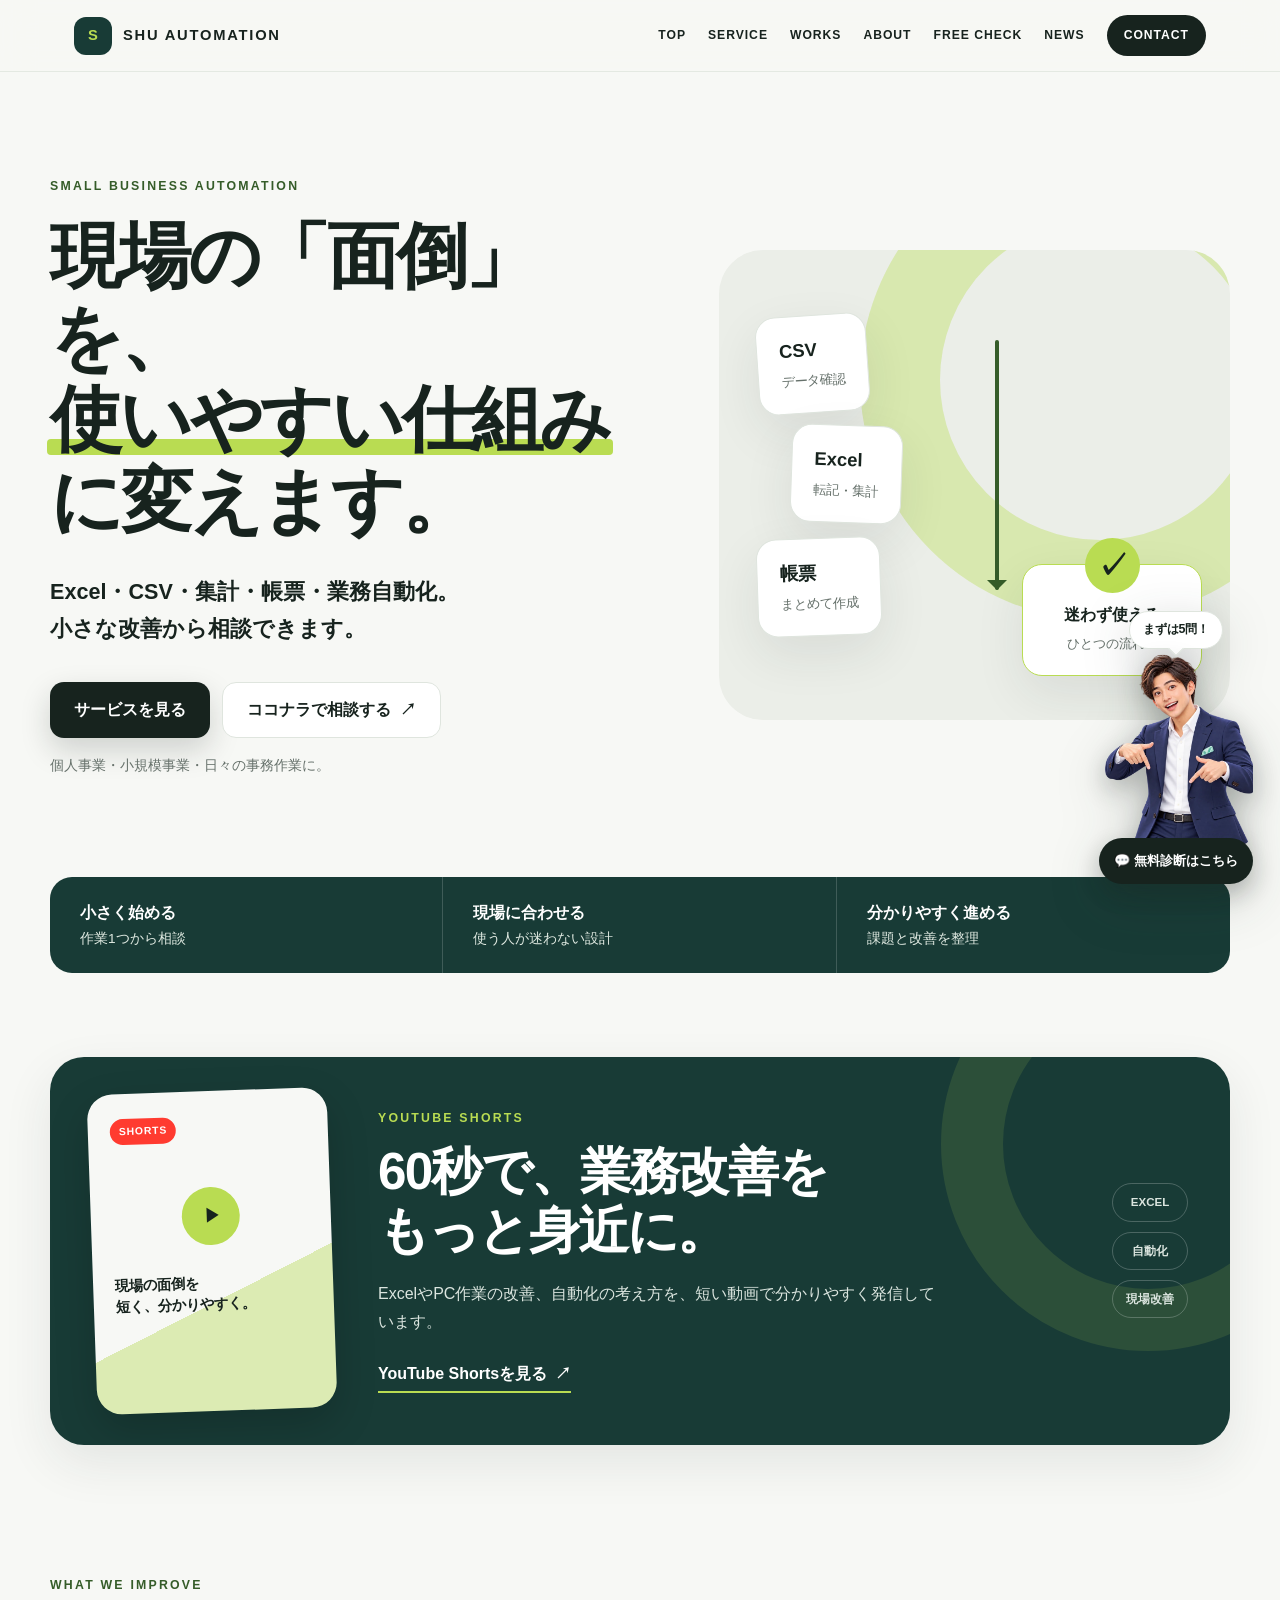
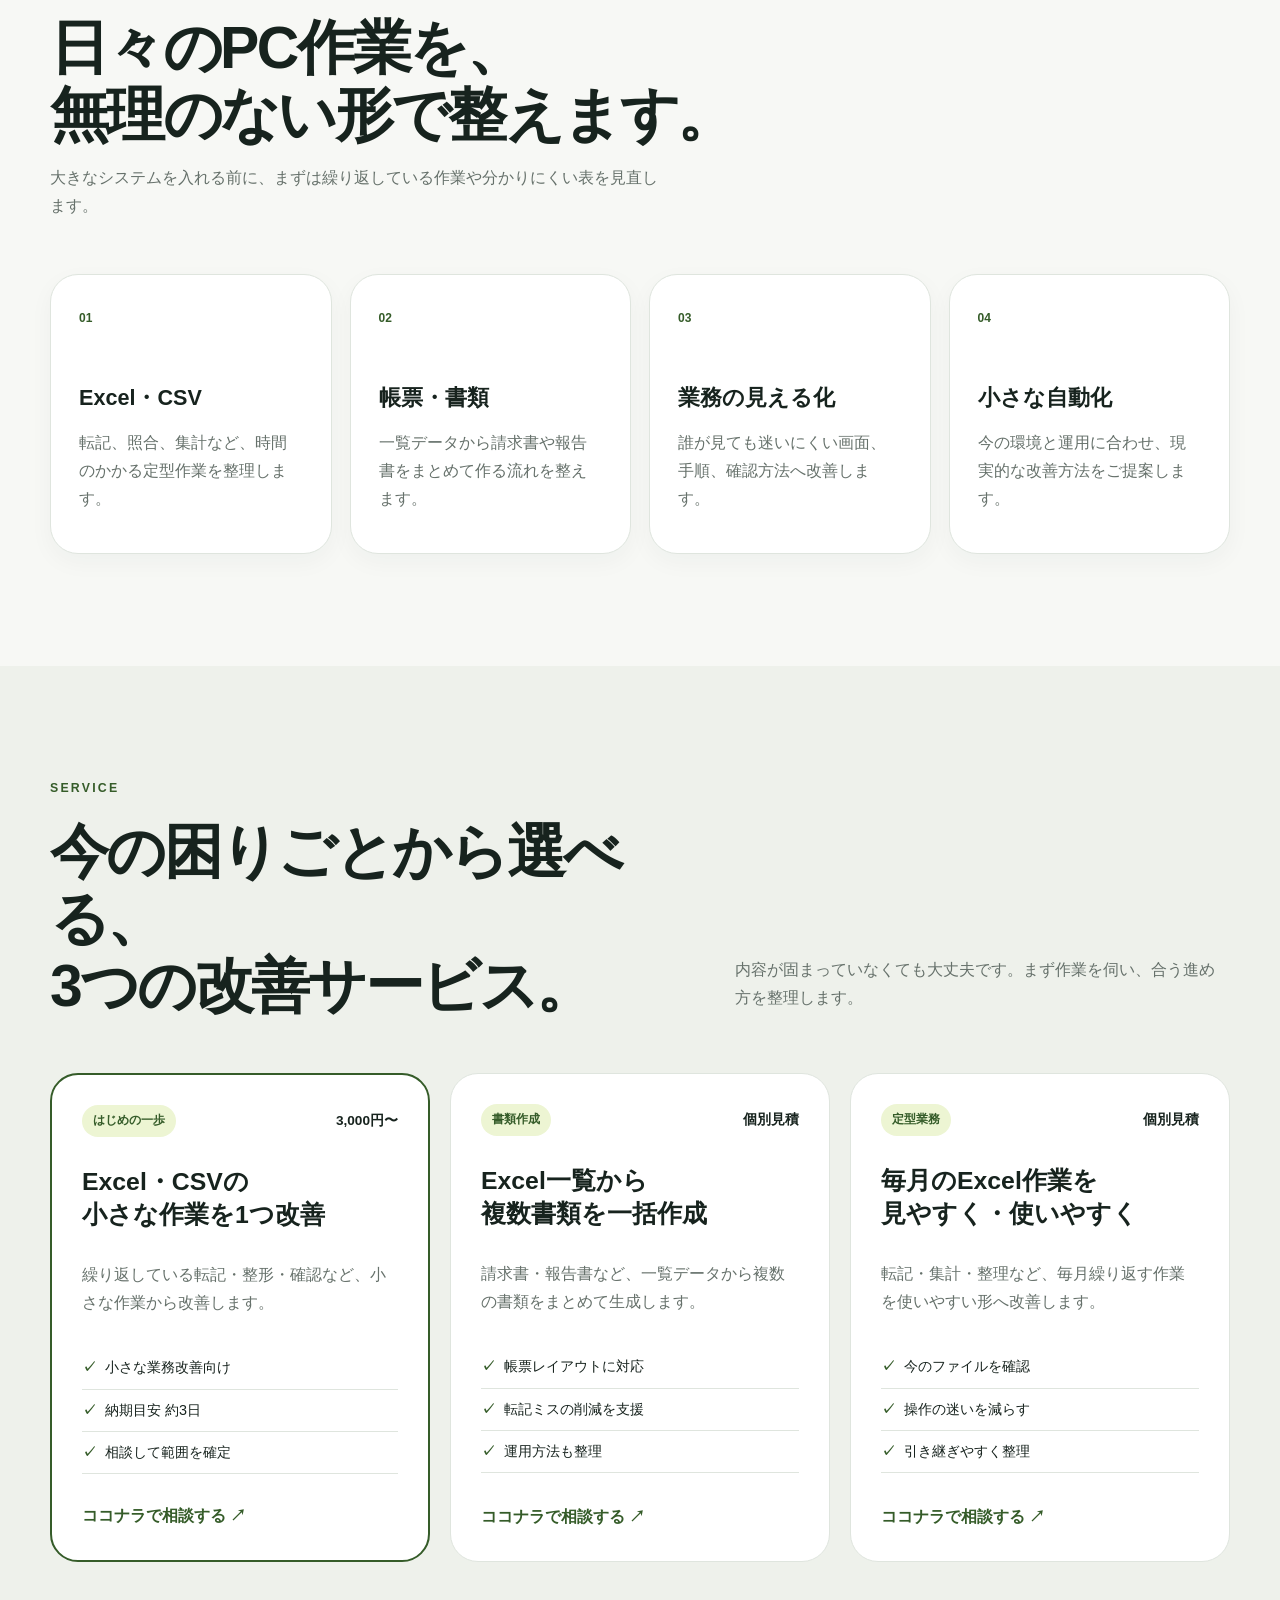
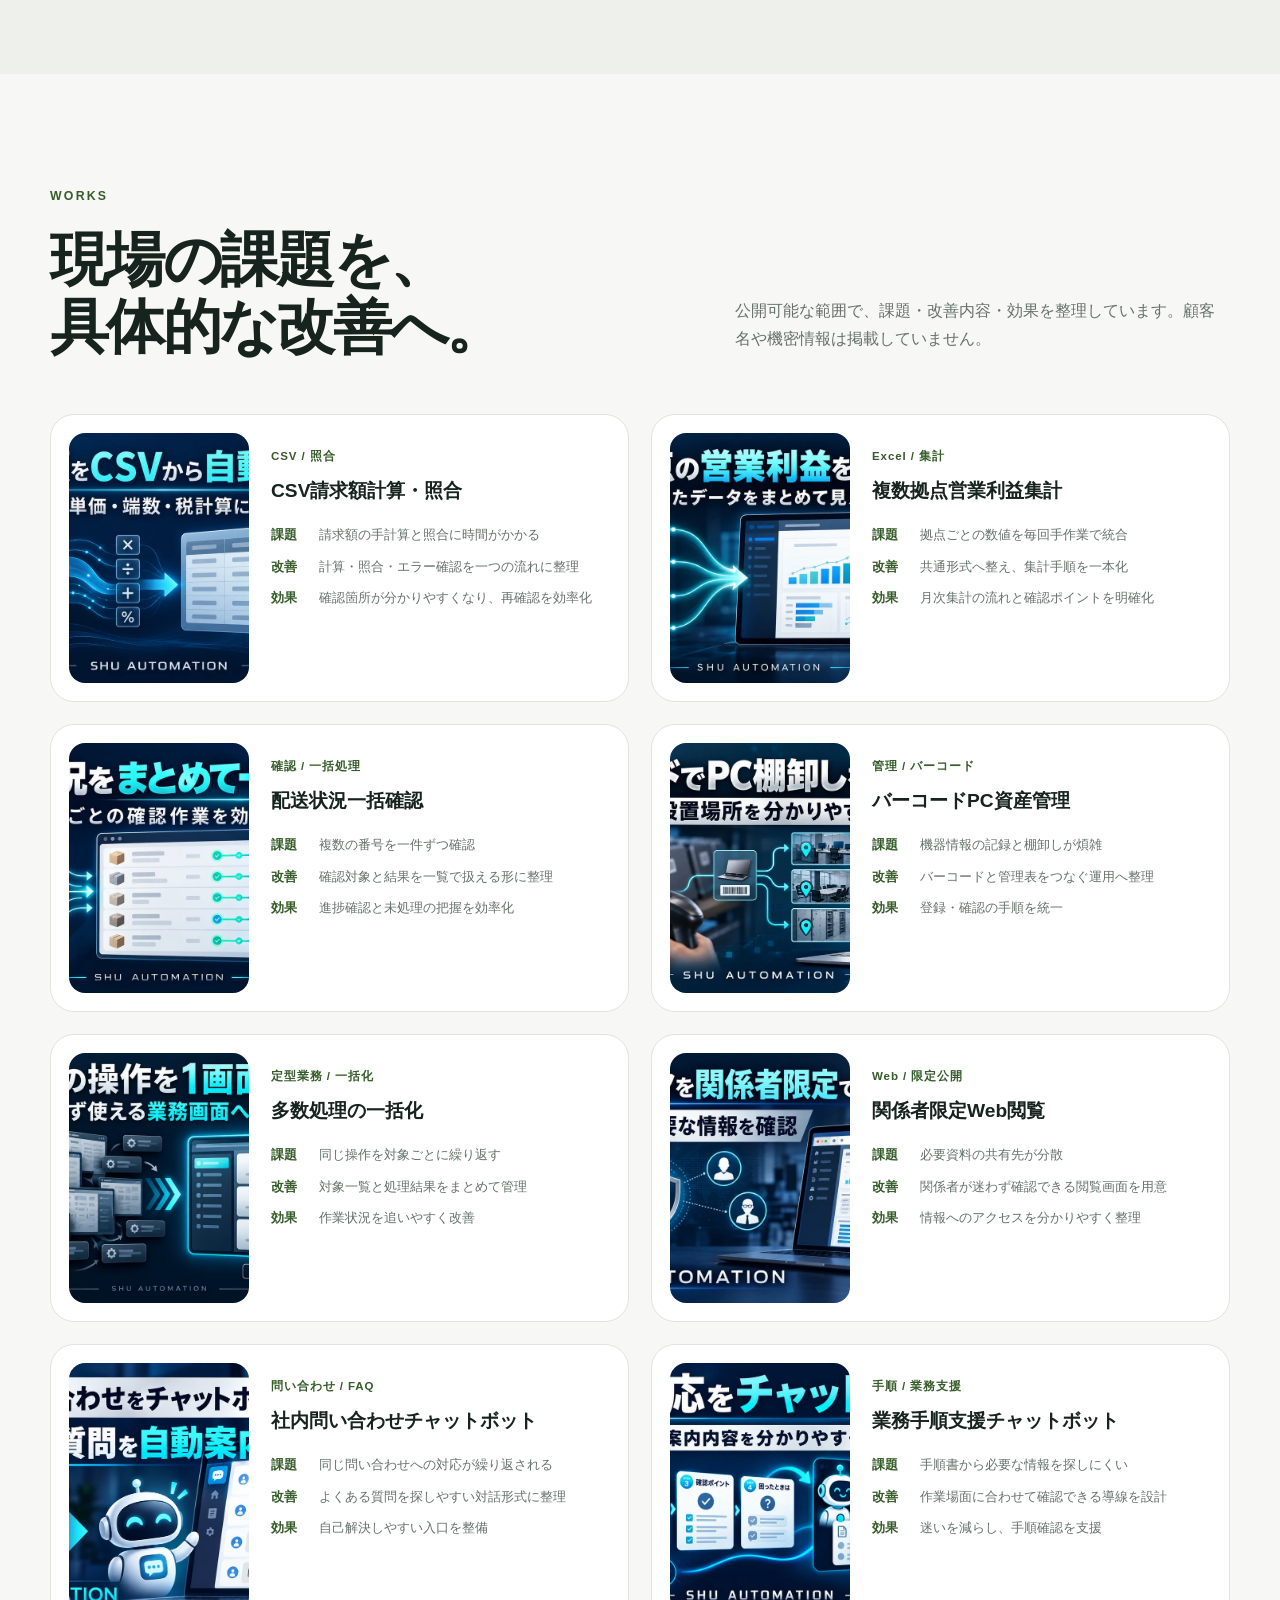
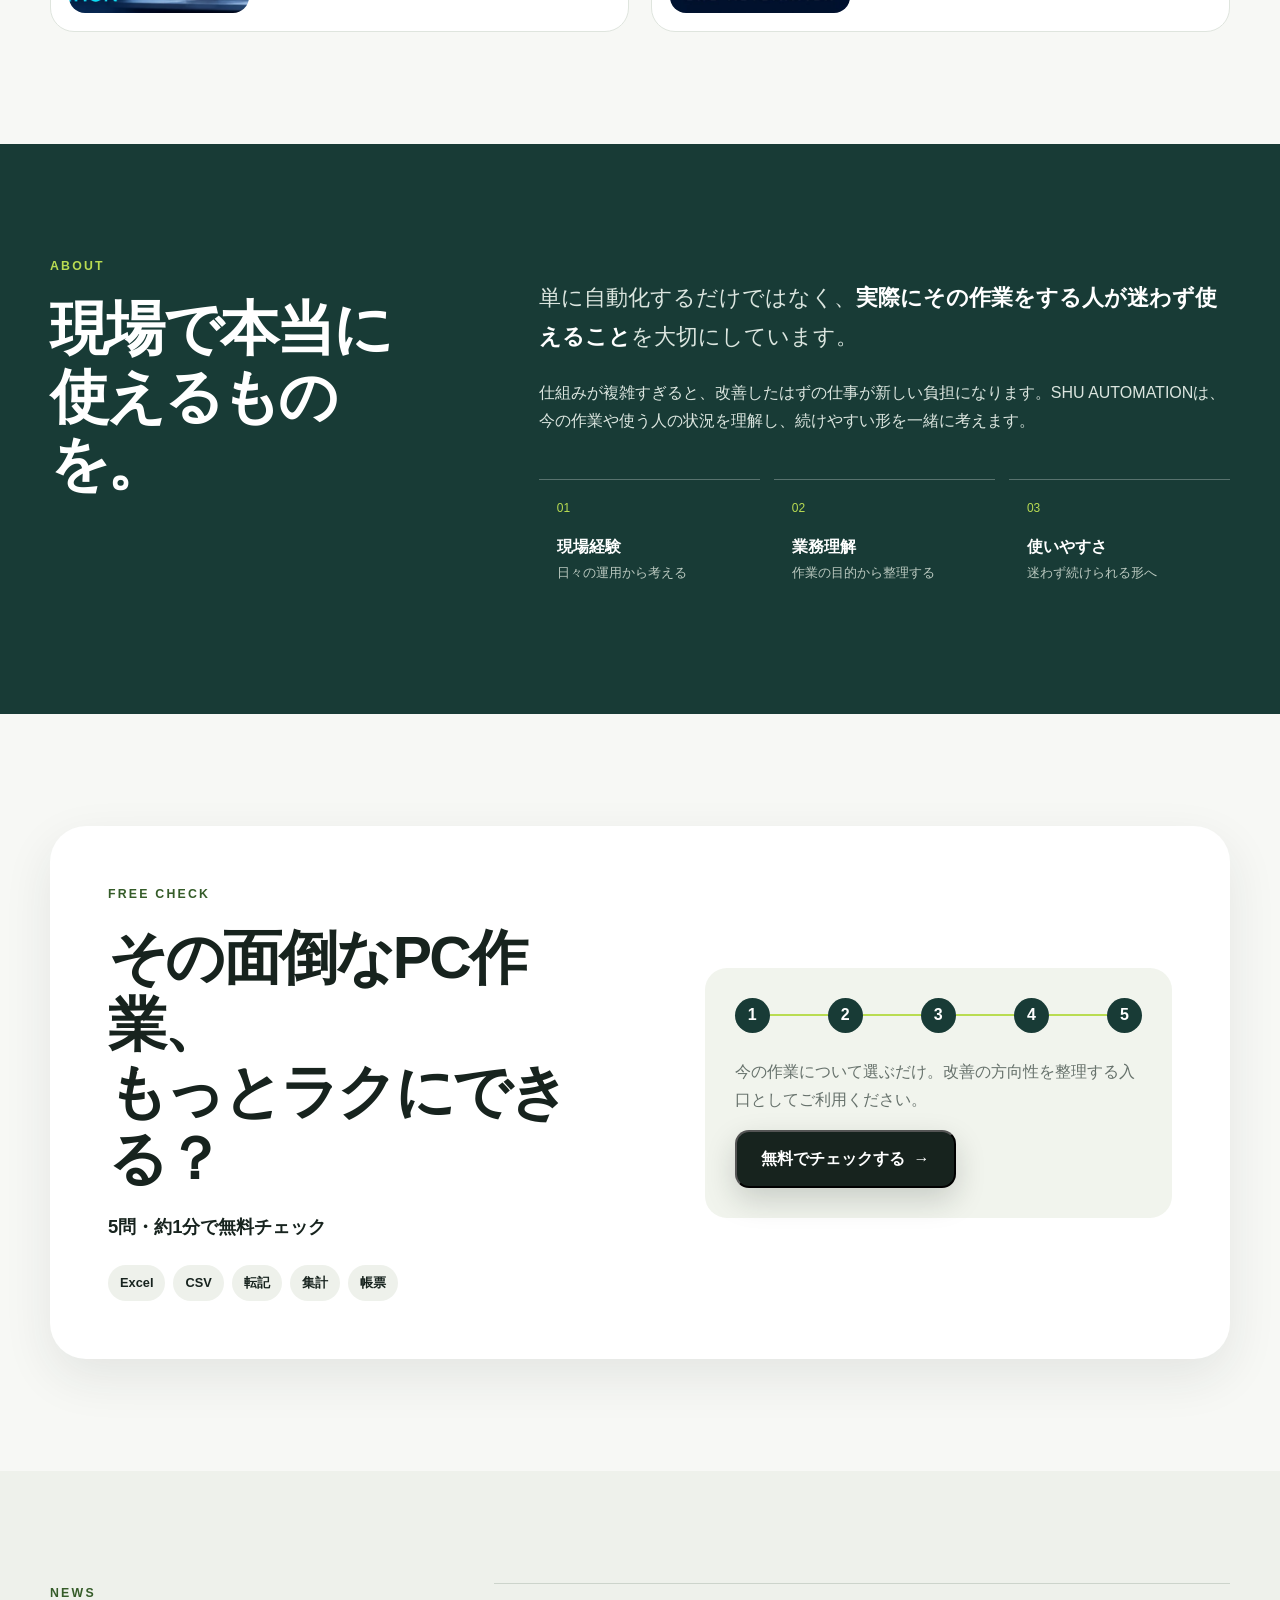
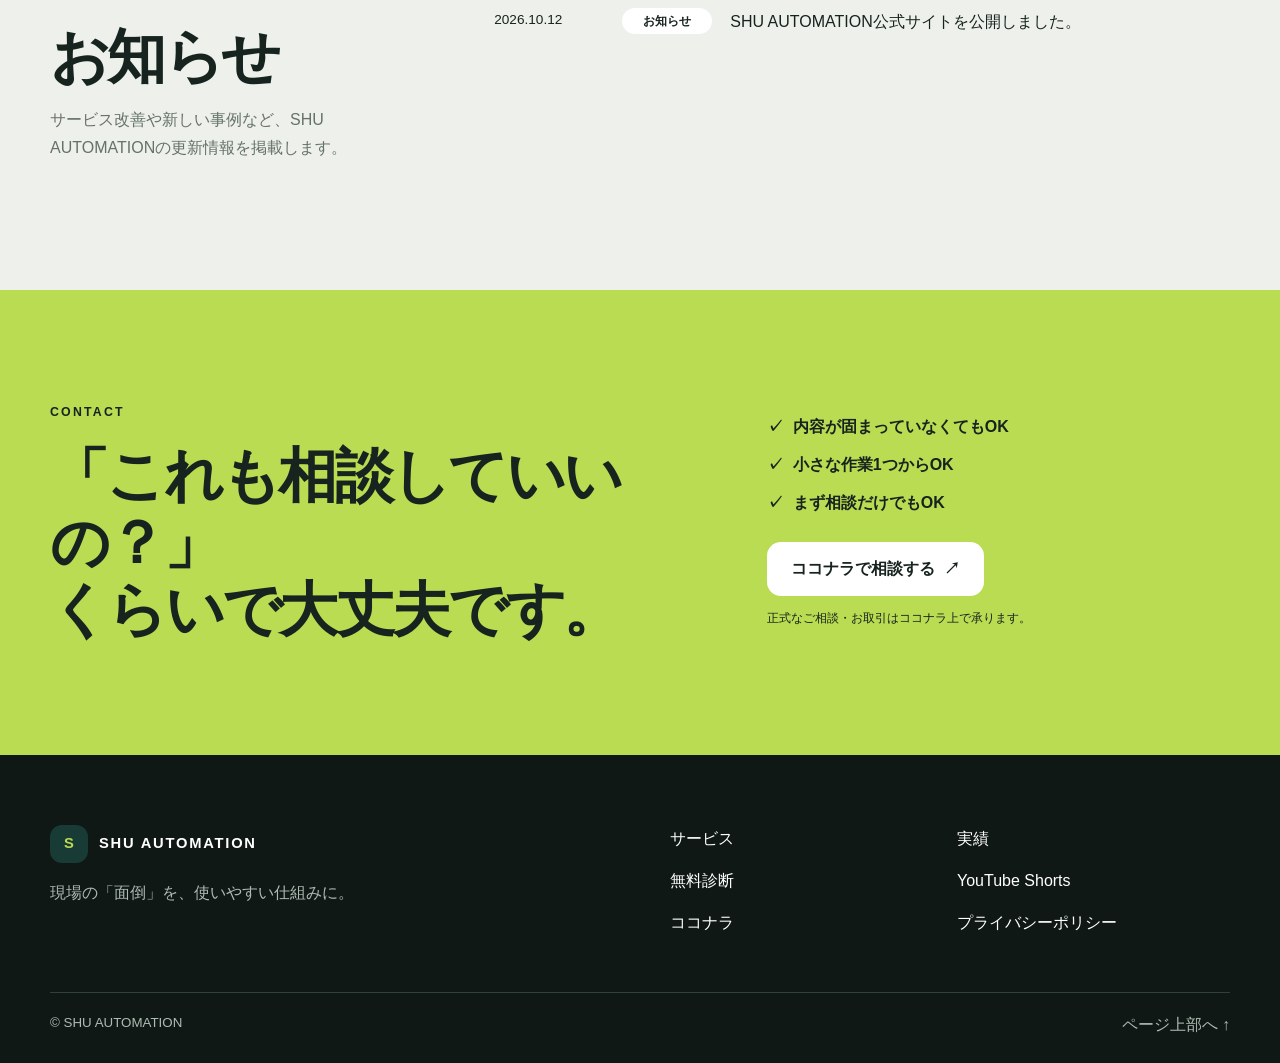
==== index.html @ df3261a0 "Prevent diagnosis guide from blocking page actions" ====
<!doctype html>
<html lang="ja">
<head>
  <meta charset="utf-8">
  <meta name="viewport" content="width=device-width, initial-scale=1">
  <title>SHU AUTOMATION｜現場の面倒を、使いやすい仕組みに</title>
  <meta name="description" content="Excel・CSV・集計・帳票・業務自動化。SHU AUTOMATIONは、現場の面倒なPC作業を小さく、現実的に改善します。">
  <meta name="theme-color" content="#f7f8f5">
  <meta property="og:type" content="website">
  <meta property="og:locale" content="ja_JP">
  <meta property="og:site_name" content="SHU AUTOMATION">
  <meta property="og:title" content="SHU AUTOMATION｜現場の面倒を、使いやすい仕組みに">
  <meta property="og:description" content="Excel・CSV・集計・帳票・業務自動化。小さな改善から相談できます。">
  <meta property="og:image" content="images/og-image.png">
  <link rel="canonical" href="https://shu-project-5296.github.io/shu-automation-official/">
  <link rel="icon" href="assets/favicon.svg" type="image/svg+xml">
  <link rel="stylesheet" href="styles/styles.css">
  <link rel="stylesheet" href="styles/shorts.css">
  <link rel="stylesheet" href="styles/diagnosis.css">
  <script src="scripts/config.js" defer></script>
  <script src="scripts/analytics.js" defer></script>
  <script src="scripts/main.js" defer></script>
  <script src="scripts/diagnosis-logic.js" defer></script>
  <script src="scripts/diagnosis.js" defer></script>
</head>
<body>
  <a class="skip-link" href="#main">本文へ移動</a>
  <header class="site-header" data-header>
    <div class="header-inner">
      <a class="brand" href="#top" aria-label="SHU AUTOMATION トップへ">
        <span class="brand-mark" aria-hidden="true">S</span>
        <span>SHU AUTOMATION</span>
      </a>
      <button class="menu-button" type="button" aria-expanded="false" aria-controls="site-nav" data-menu-button>
        <span class="sr-only">メニューを開く</span>
        <span></span><span></span><span></span>
      </button>
      <nav id="site-nav" class="site-nav" aria-label="メインナビゲーション" data-menu>
        <a href="#top">TOP</a><a href="#service">SERVICE</a><a href="#works">WORKS</a>
        <a href="#about">ABOUT</a><a href="#free-check" data-open-diagnosis>FREE CHECK</a><a href="#news">NEWS</a>
        <a class="nav-cta" href="#contact">CONTACT</a>
      </nav>
    </div>
  </header>

  <main id="main">
    <section id="top" class="hero section-shell">
      <div class="hero-copy">
        <p class="eyebrow">SMALL BUSINESS AUTOMATION</p>
        <h1>現場の「面倒」を、<br><span>使いやすい仕組み</span><wbr>に変えます。</h1>
        <p class="hero-lead">Excel・CSV・集計・帳票・業務自動化。<br>小さな改善から相談できます。</p>
        <div class="button-row">
          <a class="button button-primary" href="#service">サービスを見る</a>
          <a class="button button-secondary external-link" data-link="coconala" href="#contact">ココナラで相談する<span aria-hidden="true">↗</span></a>
        </div>
        <p class="hero-note">個人事業・小規模事業・日々の事務作業に。</p>
      </div>
      <div class="hero-visual" aria-label="散らばったPC作業が整理されるイメージ">
        <div class="task-card task-card-a"><span>CSV</span><small>データ確認</small></div>
        <div class="task-card task-card-b"><span>Excel</span><small>転記・集計</small></div>
        <div class="task-card task-card-c"><span>帳票</span><small>まとめて作成</small></div>
        <div class="flow-line" aria-hidden="true"></div>
        <div class="result-card"><span class="check" aria-hidden="true">✓</span><strong>迷わず使える</strong><small>ひとつの流れへ</small></div>
      </div>
    </section>

    <section class="trust-strip" aria-label="SHU AUTOMATIONの特徴">
      <div><strong>小さく始める</strong><span>作業1つから相談</span></div>
      <div><strong>現場に合わせる</strong><span>使う人が迷わない設計</span></div>
      <div><strong>分かりやすく進める</strong><span>課題と改善を整理</span></div>
    </section>

    <section class="shorts-section section-shell" aria-labelledby="shorts-title">
      <a class="shorts-card external-link" data-link="youtube" href="https://www.youtube.com/@shu_automation/shorts">
        <div class="shorts-visual" aria-hidden="true">
          <span class="shorts-badge">SHORTS</span>
          <span class="play-mark">▶</span>
          <span class="shorts-screen-copy">現場の面倒を<br>短く、分かりやすく。</span>
        </div>
        <div class="shorts-copy">
          <p class="eyebrow">YOUTUBE SHORTS</p>
          <h2 id="shorts-title">60秒で、業務改善を<br>もっと身近に。</h2>
          <p>ExcelやPC作業の改善、自動化の考え方を、短い動画で分かりやすく発信しています。</p>
          <span class="shorts-link">YouTube Shortsを見る <b aria-hidden="true">↗</b></span>
        </div>
        <div class="shorts-topics" aria-hidden="true">
          <span>EXCEL</span><span>自動化</span><span>現場改善</span>
        </div>
      </a>
    </section>

    <section class="section section-shell" aria-labelledby="capabilities-title">
      <div class="section-heading">
        <p class="eyebrow">WHAT WE IMPROVE</p>
        <h2 id="capabilities-title">日々のPC作業を、<br>無理のない形で整えます。</h2>
        <p>大きなシステムを入れる前に、まずは繰り返している作業や分かりにくい表を見直します。</p>
      </div>
      <div class="capability-grid">
        <article class="capability-card"><span class="card-number">01</span><h3>Excel・CSV</h3><p>転記、照合、集計など、時間のかかる定型作業を整理します。</p></article>
        <article class="capability-card"><span class="card-number">02</span><h3>帳票・書類</h3><p>一覧データから請求書や報告書をまとめて作る流れを整えます。</p></article>
        <article class="capability-card"><span class="card-number">03</span><h3>業務の見える化</h3><p>誰が見ても迷いにくい画面、手順、確認方法へ改善します。</p></article>
        <article class="capability-card"><span class="card-number">04</span><h3>小さな自動化</h3><p>今の環境と運用に合わせ、現実的な改善方法をご提案します。</p></article>
      </div>
    </section>

    <section id="service" class="section section-tint">
      <div class="section-shell">
        <div class="section-heading split-heading"><div><p class="eyebrow">SERVICE</p><h2>今の困りごとから選べる、<br>3つの改善サービス。</h2></div><p>内容が固まっていなくても大丈夫です。まず作業を伺い、合う進め方を整理します。</p></div>
        <div class="service-grid">
          <article class="service-card featured">
            <div class="service-top"><span class="pill">はじめの一歩</span><span class="service-price">3,000円〜</span></div>
            <h3>Excel・CSVの<br>小さな作業を1つ改善</h3>
            <p>繰り返している転記・整形・確認など、小さな作業から改善します。</p>
            <ul><li>小さな業務改善向け</li><li>納期目安 約3日</li><li>相談して範囲を確定</li></ul>
            <a class="text-link external-link" data-link="coconala" href="#contact">ココナラで相談する <span aria-hidden="true">↗</span></a>
          </article>
          <article class="service-card">
            <div class="service-top"><span class="pill">書類作成</span><span class="service-price">個別見積</span></div>
            <h3>Excel一覧から<br>複数書類を一括作成</h3>
            <p>請求書・報告書など、一覧データから複数の書類をまとめて生成します。</p>
            <ul><li>帳票レイアウトに対応</li><li>転記ミスの削減を支援</li><li>運用方法も整理</li></ul>
            <a class="text-link external-link" data-link="coconala" href="#contact">ココナラで相談する <span aria-hidden="true">↗</span></a>
          </article>
          <article class="service-card">
            <div class="service-top"><span class="pill">定型業務</span><span class="service-price">個別見積</span></div>
            <h3>毎月のExcel作業を<br>見やすく・使いやすく</h3>
            <p>転記・集計・整理など、毎月繰り返す作業を使いやすい形へ改善します。</p>
            <ul><li>今のファイルを確認</li><li>操作の迷いを減らす</li><li>引き継ぎやすく整理</li></ul>
            <a class="text-link external-link" data-link="coconala" href="#contact">ココナラで相談する <span aria-hidden="true">↗</span></a>
          </article>
        </div>
      </div>
    </section>

    <section id="works" class="section section-shell" aria-labelledby="works-title">
      <div class="section-heading split-heading"><div><p class="eyebrow">WORKS</p><h2 id="works-title">現場の課題を、<br>具体的な改善へ。</h2></div><p>公開可能な範囲で、課題・改善内容・効果を整理しています。顧客名や機密情報は掲載していません。</p></div>
      <div class="works-grid">
        <article class="work-card"><img src="images/works/01_invoice_csv_check.webp" alt="CSV請求額計算・照合の事例イメージ" loading="lazy" width="1200" height="628"><div><span>CSV / 照合</span><h3>CSV請求額計算・照合</h3><dl><dt>課題</dt><dd>請求額の手計算と照合に時間がかかる</dd><dt>改善</dt><dd>計算・照合・エラー確認を一つの流れに整理</dd><dt>効果</dt><dd>確認箇所が分かりやすくなり、再確認を効率化</dd></dl></div></article>
        <article class="work-card"><img src="images/works/02_multi_site_profit.webp" alt="複数拠点営業利益集計の事例イメージ" loading="lazy" width="1200" height="628"><div><span>Excel / 集計</span><h3>複数拠点営業利益集計</h3><dl><dt>課題</dt><dd>拠点ごとの数値を毎回手作業で統合</dd><dt>改善</dt><dd>共通形式へ整え、集計手順を一本化</dd><dt>効果</dt><dd>月次集計の流れと確認ポイントを明確化</dd></dl></div></article>
        <article class="work-card"><img src="images/works/03_delivery_tracking.webp" alt="配送状況一括確認の事例イメージ" loading="lazy" width="1200" height="628"><div><span>確認 / 一括処理</span><h3>配送状況一括確認</h3><dl><dt>課題</dt><dd>複数の番号を一件ずつ確認</dd><dt>改善</dt><dd>確認対象と結果を一覧で扱える形に整理</dd><dt>効果</dt><dd>進捗確認と未処理の把握を効率化</dd></dl></div></article>
        <article class="work-card"><img src="images/works/04_pc_assets.webp" alt="バーコードPC資産管理の事例イメージ" loading="lazy" width="1200" height="628"><div><span>管理 / バーコード</span><h3>バーコードPC資産管理</h3><dl><dt>課題</dt><dd>機器情報の記録と棚卸しが煩雑</dd><dt>改善</dt><dd>バーコードと管理表をつなぐ運用へ整理</dd><dt>効果</dt><dd>登録・確認の手順を統一</dd></dl></div></article>
        <article class="work-card"><img src="images/works/05_operations_dashboard.webp" alt="多数処理の一括化の事例イメージ" loading="lazy" width="1200" height="628"><div><span>定型業務 / 一括化</span><h3>多数処理の一括化</h3><dl><dt>課題</dt><dd>同じ操作を対象ごとに繰り返す</dd><dt>改善</dt><dd>対象一覧と処理結果をまとめて管理</dd><dt>効果</dt><dd>作業状況を追いやすく改善</dd></dl></div></article>
        <article class="work-card"><img src="images/works/06_secure_web.webp" alt="関係者限定Web閲覧の事例イメージ" loading="lazy" width="1200" height="628"><div><span>Web / 限定公開</span><h3>関係者限定Web閲覧</h3><dl><dt>課題</dt><dd>必要資料の共有先が分散</dd><dt>改善</dt><dd>関係者が迷わず確認できる閲覧画面を用意</dd><dt>効果</dt><dd>情報へのアクセスを分かりやすく整理</dd></dl></div></article>
        <article class="work-card"><img src="images/works/07_faq_chatbot.webp" alt="社内問い合わせチャットボットの事例イメージ" loading="lazy" width="1200" height="628"><div><span>問い合わせ / FAQ</span><h3>社内問い合わせチャットボット</h3><dl><dt>課題</dt><dd>同じ問い合わせへの対応が繰り返される</dd><dt>改善</dt><dd>よくある質問を探しやすい対話形式に整理</dd><dt>効果</dt><dd>自己解決しやすい入口を整備</dd></dl></div></article>
        <article class="work-card"><img src="images/works/08_work_support_chatbot.webp" alt="業務手順支援チャットボットの事例イメージ" loading="lazy" width="1200" height="628"><div><span>手順 / 業務支援</span><h3>業務手順支援チャットボット</h3><dl><dt>課題</dt><dd>手順書から必要な情報を探しにくい</dd><dt>改善</dt><dd>作業場面に合わせて確認できる導線を設計</dd><dt>効果</dt><dd>迷いを減らし、手順確認を支援</dd></dl></div></article>
      </div>
    </section>

    <section id="about" class="section about-section">
      <div class="section-shell about-grid">
        <div><p class="eyebrow">ABOUT</p><h2>現場で本当に<br>使えるものを。</h2></div>
        <div class="about-copy"><p class="large-copy">単に自動化するだけではなく、<strong>実際にその作業をする人が迷わず使えること</strong>を大切にしています。</p><p>仕組みが複雑すぎると、改善したはずの仕事が新しい負担になります。SHU AUTOMATIONは、今の作業や使う人の状況を理解し、続けやすい形を一緒に考えます。</p><div class="value-row"><div><span>01</span><strong>現場経験</strong><small>日々の運用から考える</small></div><div><span>02</span><strong>業務理解</strong><small>作業の目的から整理する</small></div><div><span>03</span><strong>使いやすさ</strong><small>迷わず続けられる形へ</small></div></div></div>
      </div>
    </section>

    <section id="free-check" class="section section-shell">
      <div class="diagnosis-card">
        <div><p class="eyebrow">FREE CHECK</p><h2>その面倒なPC作業、<br>もっとラクにできる？</h2><p class="diagnosis-lead">5問・約1分で無料チェック</p><div class="tag-row"><span>Excel</span><span>CSV</span><span>転記</span><span>集計</span><span>帳票</span></div></div>
        <div class="diagnosis-action"><div class="diagnosis-steps"><span>1</span><i></i><span>2</span><i></i><span>3</span><i></i><span>4</span><i></i><span>5</span></div><p>今の作業について選ぶだけ。改善の方向性を整理する入口としてご利用ください。</p><button class="button button-primary" type="button" data-open-diagnosis>無料でチェックする <span aria-hidden="true">→</span></button></div>
      </div>
    </section>

    <section id="news" class="section section-tint">
      <div class="section-shell news-layout"><div class="section-heading"><p class="eyebrow">NEWS</p><h2>お知らせ</h2><p>サービス改善や新しい事例など、SHU AUTOMATIONの更新情報を掲載します。</p></div><div class="news-list" data-news-list><article><time datetime="2026-10-12">2026.10.12</time><span>お知らせ</span><p>SHU AUTOMATION公式サイトを公開しました。</p></article></div></div>
    </section>

    <section id="contact" class="section contact-section">
      <div class="section-shell contact-card">
        <div><p class="eyebrow">CONTACT</p><h2>「これも相談していいの？」<br>くらいで大丈夫です。</h2></div>
        <div><ul class="contact-points"><li>内容が固まっていなくてもOK</li><li>小さな作業1つからOK</li><li>まず相談だけでもOK</li></ul><a class="button button-light external-link" data-link="coconala" href="#">ココナラで相談する <span aria-hidden="true">↗</span></a><p class="contact-note">正式なご相談・お取引はココナラ上で承ります。</p></div>
      </div>
    </section>
  </main>

  <footer class="site-footer">
    <div class="footer-inner"><div><a class="brand footer-brand" href="#top"><span class="brand-mark" aria-hidden="true">S</span><span>SHU AUTOMATION</span></a><p>現場の「面倒」を、使いやすい仕組みに。</p></div><div class="footer-links"><a href="#service">サービス</a><a href="#works">実績</a><a href="#free-check" data-open-diagnosis>無料診断</a><a class="external-link" data-link="youtube" href="https://www.youtube.com/@shu_automation/shorts">YouTube Shorts</a><a class="external-link" data-link="coconala" href="#contact">ココナラ</a><a href="privacy.html">プライバシーポリシー</a></div></div>
    <div class="footer-bottom"><small>© SHU AUTOMATION</small><a href="#top">ページ上部へ ↑</a></div>
  </footer>

  <aside class="diagnosis-launcher" data-diagnosis-launcher aria-label="無料診断のご案内">
    <div class="akaogi-bubble">まずは5問！</div>
    <button class="akaogi-placeholder" type="button" data-open-diagnosis aria-label="無料診断を開く">
      <img src="images/akaogi-guide-cutout-v2.webp" alt="両手で無料診断を指し示す案内役" width="560" height="700">
      <span class="launcher-label">💬 無料診断はこちら</span>
    </button>
  </aside>

  <dialog class="diagnosis-dialog" data-diagnosis-dialog aria-labelledby="diagnosis-title">
    <div class="diagnosis-window">
      <header class="diagnosis-window-header">
        <div><span class="diagnosis-avatar" aria-hidden="true">✓</span><span><strong>無料診断</strong><small>5問・約1分</small></span></div>
        <button type="button" data-diagnosis-close aria-label="無料診断を閉じる">×</button>
      </header>
      <div class="diagnosis-panel" data-diagnosis-panel aria-live="polite"></div>
    </div>
  </dialog>
</body>
</html>
---- styles/styles.css ----
:root{--ink:#17231e;--muted:#66716b;--green:#b9dc52;--green-dark:#355c29;--cream:#f7f8f5;--line:#dfe5de;--white:#fff;--navy:#183b36;--shadow:0 18px 50px rgba(29,49,39,.09);--radius:28px;--max:1180px}*{box-sizing:border-box}html{scroll-behavior:smooth}body{margin:0;color:var(--ink);background:var(--cream);font-family:"Hiragino Kaku Gothic ProN","Yu Gothic",Meiryo,sans-serif;line-height:1.75;-webkit-font-smoothing:antialiased}img{max-width:100%;display:block}a{color:inherit;text-decoration:none}button{font:inherit}.skip-link{position:fixed;left:1rem;top:-100px;padding:.7rem 1rem;background:var(--ink);color:#fff;z-index:100}.skip-link:focus{top:1rem}.sr-only{position:absolute;width:1px;height:1px;padding:0;margin:-1px;overflow:hidden;clip:rect(0,0,0,0);white-space:nowrap;border:0}.site-header{position:sticky;top:0;z-index:50;background:rgba(247,248,245,.91);backdrop-filter:blur(16px);border-bottom:1px solid rgba(223,229,222,.8)}.header-inner{max-width:var(--max);margin:auto;padding:15px 24px;display:flex;align-items:center;justify-content:space-between;gap:24px}.brand{display:flex;align-items:center;gap:11px;font-size:.92rem;font-weight:800;letter-spacing:.12em}.brand-mark{display:grid;place-items:center;width:38px;height:38px;border-radius:12px;background:var(--navy);color:var(--green);font-weight:900;letter-spacing:0}.site-nav{display:flex;align-items:center;gap:22px;font-size:.76rem;font-weight:700;letter-spacing:.08em}.site-nav a{position:relative}.site-nav a:not(.nav-cta)::after{content:"";position:absolute;left:0;right:100%;bottom:-5px;height:2px;background:var(--green-dark);transition:.25s}.site-nav a:hover::after,.site-nav a:focus-visible::after{right:0}.nav-cta{padding:10px 17px;border-radius:999px;background:var(--ink);color:#fff}.menu-button{display:none;border:0;background:none;padding:8px}.menu-button span:not(.sr-only){display:block;width:25px;height:2px;background:var(--ink);margin:5px}.section-shell{width:min(calc(100% - 48px),var(--max));margin-inline:auto}.hero{min-height:690px;padding:104px 0 84px;display:grid;grid-template-columns:1.08fr .92fr;align-items:center;gap:70px}.eyebrow{margin:0 0 18px;color:var(--green-dark);font-size:.77rem;font-weight:800;letter-spacing:.18em}.hero h1,.section-heading h2,.about-grid h2,.diagnosis-card h2,.contact-card h2{margin:0;font-size:clamp(2.7rem,5.6vw,5.4rem);line-height:1.14;letter-spacing:-.045em}.hero h1 span{position:relative;z-index:1}.hero h1 span::after{content:"";position:absolute;z-index:-1;left:-.04em;right:-.04em;bottom:.06em;height:.22em;background:var(--green);border-radius:4px}.hero-lead{margin:30px 0 0;font-size:clamp(1.05rem,1.7vw,1.35rem);font-weight:650}.button-row{display:flex;gap:12px;flex-wrap:wrap;margin-top:34px}.button{display:inline-flex;align-items:center;justify-content:center;gap:9px;min-height:54px;padding:13px 24px;border-radius:14px;font-weight:800;transition:transform .2s,box-shadow .2s}.button:hover,.button:focus-visible{transform:translateY(-2px)}.button-primary{background:var(--ink);color:#fff;box-shadow:0 12px 30px rgba(23,35,30,.18)}.button-secondary{background:#fff;border:1px solid var(--line)}.button-light{background:#fff;color:var(--ink)}.hero-note{color:var(--muted);font-size:.9rem;margin-top:15px}.hero-visual{min-height:470px;position:relative;border-radius:44px;background:#ebeee8;overflow:hidden}.hero-visual::before{content:"";position:absolute;width:320px;height:320px;border:80px solid rgba(185,220,82,.38);border-radius:50%;right:-110px;top:-110px}.task-card,.result-card{position:absolute;background:#fff;border:1px solid var(--line);box-shadow:var(--shadow);border-radius:20px;padding:18px 22px}.task-card span{display:block;font-weight:850;font-size:1.15rem}.task-card small,.result-card small{color:var(--muted)}.task-card-a{top:65px;left:38px;transform:rotate(-4deg)}.task-card-b{top:175px;left:72px;transform:rotate(2deg)}.task-card-c{top:288px;left:38px;transform:rotate(-2deg)}.flow-line{position:absolute;left:54%;top:90px;width:4px;height:250px;background:var(--green-dark);border-radius:4px}.flow-line::after{content:"";position:absolute;bottom:-10px;left:-8px;border:10px solid transparent;border-top-color:var(--green-dark)}.result-card{right:28px;bottom:44px;width:180px;text-align:center;border-color:var(--green)}.result-card strong{display:block;margin-top:8px}.check{display:grid;place-items:center;width:55px;height:55px;margin:-45px auto 0;border-radius:50%;background:var(--green);font-size:2rem;font-weight:900}.trust-strip{display:grid;grid-template-columns:repeat(3,1fr);max-width:var(--max);margin:0 auto 30px;background:var(--navy);color:#fff;border-radius:22px;overflow:hidden}.trust-strip div{padding:22px 30px;border-right:1px solid rgba(255,255,255,.17)}.trust-strip div:last-child{border:0}.trust-strip strong,.trust-strip span{display:block}.trust-strip span{font-size:.85rem;color:#dfe9e1}.section{padding:112px 0}.section-tint{background:#eef1eb}.section-heading{max-width:720px;margin-bottom:54px}.section-heading h2,.about-grid h2,.diagnosis-card h2,.contact-card h2{font-size:clamp(2.15rem,4.6vw,4rem)}.section-heading>p:last-child{color:var(--muted);max-width:620px}.split-heading{max-width:none;display:grid;grid-template-columns:1.1fr .9fr;gap:80px;align-items:end}.split-heading>p{margin:0 0 7px}.capability-grid{display:grid;grid-template-columns:repeat(4,1fr);gap:18px}.capability-card{position:relative;min-height:280px;padding:28px;border:1px solid var(--line);border-radius:var(--radius);background:#fff;box-shadow:0 8px 24px rgba(29,49,39,.04)}.card-number{font-size:.75rem;color:var(--green-dark);font-weight:800}.capability-card h3{margin:48px 0 12px;font-size:1.35rem}.capability-card p{color:var(--muted);margin:0}.service-grid{display:grid;grid-template-columns:repeat(3,1fr);gap:20px}.service-card{padding:30px;border:1px solid var(--line);border-radius:var(--radius);background:#fff;display:flex;flex-direction:column}.service-card.featured{border:2px solid var(--green-dark)}.service-top{display:flex;justify-content:space-between;align-items:center;gap:12px}.pill{padding:5px 11px;border-radius:999px;background:#edf5d3;color:var(--green-dark);font-size:.76rem;font-weight:800}.service-price{font-size:.85rem;font-weight:800}.service-card h3{font-size:1.55rem;line-height:1.35;margin:28px 0 14px}.service-card p{color:var(--muted)}.service-card ul{padding:0;margin:14px 0 28px;list-style:none}.service-card li{padding:8px 0;border-bottom:1px solid var(--line);font-size:.9rem}.service-card li::before{content:"✓";color:var(--green-dark);font-weight:900;margin-right:9px}.text-link{margin-top:auto;font-weight:850;color:var(--green-dark)}.works-grid{display:grid;grid-template-columns:repeat(2,1fr);gap:22px}.work-card{display:grid;grid-template-columns:180px 1fr;gap:22px;padding:18px;background:#fff;border:1px solid var(--line);border-radius:24px}.work-card img{width:180px;height:100%;min-height:250px;object-fit:cover;border-radius:16px;background:#eef1eb}.work-card>div{padding:8px 8px 8px 0}.work-card>div>span{font-size:.72rem;font-weight:850;color:var(--green-dark);letter-spacing:.08em}.work-card h3{margin:5px 0 16px;font-size:1.2rem}.work-card dl{margin:0;font-size:.83rem}.work-card dt{float:left;clear:left;width:42px;font-weight:850;color:var(--green-dark)}.work-card dd{margin:0 0 8px 48px;color:var(--muted)}.about-section{background:var(--navy);color:#fff}.about-grid{display:grid;grid-template-columns:.72fr 1.28fr;gap:100px}.about-grid .eyebrow{color:var(--green)}.about-copy>p{color:#dbe5df}.large-copy{font-size:1.4rem;line-height:1.75}.large-copy strong{color:#fff}.value-row{display:grid;grid-template-columns:repeat(3,1fr);gap:14px;margin-top:44px}.value-row div{padding:18px;border-top:1px solid rgba(255,255,255,.28)}.value-row span,.value-row strong,.value-row small{display:block}.value-row span{color:var(--green);font-size:.75rem}.value-row strong{margin-top:14px}.value-row small{color:#bbc9c0}.diagnosis-card{padding:58px;border-radius:36px;background:#fff;box-shadow:var(--shadow);display:grid;grid-template-columns:1.05fr .95fr;gap:80px;align-items:center}.diagnosis-lead{font-weight:850;font-size:1.15rem}.tag-row{display:flex;flex-wrap:wrap;gap:8px;margin-top:22px}.tag-row span{padding:7px 12px;background:#eef1eb;border-radius:999px;font-size:.8rem;font-weight:750}.diagnosis-action{padding:30px;border-radius:22px;background:#f1f4ed}.diagnosis-steps{display:flex;align-items:center;margin-bottom:25px}.diagnosis-steps span{display:grid;place-items:center;flex:0 0 35px;height:35px;border-radius:50%;background:var(--navy);color:#fff;font-weight:850}.diagnosis-steps i{height:2px;flex:1;background:var(--green)}.diagnosis-action p{color:var(--muted)}.news-layout{display:grid;grid-template-columns:.65fr 1.35fr;gap:90px}.news-layout .section-heading{margin:0}.news-list article{display:grid;grid-template-columns:110px 90px 1fr;gap:18px;padding:24px 0;border-top:1px solid #ccd4cb}.news-list time{font-size:.85rem}.news-list span{font-size:.72rem;padding:3px 8px;border-radius:99px;background:#fff;text-align:center;height:max-content;font-weight:800}.news-list p{margin:0}.contact-section{background:var(--green)}.contact-card{display:grid;grid-template-columns:1.15fr .85fr;gap:90px;align-items:center}.contact-card .eyebrow{color:var(--ink)}.contact-points{padding:0;list-style:none;margin:0 0 25px}.contact-points li{font-weight:800;margin:10px 0}.contact-points li::before{content:"✓";margin-right:10px}.contact-note{font-size:.78rem}.site-footer{background:#101815;color:#fff;padding:70px max(24px,calc((100% - var(--max))/2)) 24px}.footer-inner{display:grid;grid-template-columns:1fr 1fr;gap:60px}.footer-brand{color:#fff}.footer-inner p{color:#aebbb3}.footer-links{display:grid;grid-template-columns:repeat(2,1fr);gap:14px}.footer-links a:hover{text-decoration:underline}.footer-bottom{display:flex;justify-content:space-between;margin-top:55px;padding-top:18px;border-top:1px solid #314039;color:#aebbb3}.privacy-page{min-height:70vh;padding:90px 0}.privacy-page h1{font-size:clamp(2.4rem,6vw,4.7rem);line-height:1.15}.privacy-page article{max-width:780px;background:#fff;border-radius:28px;padding:40px;margin-top:40px}.privacy-page h2{margin-top:2em}.not-found{min-height:100vh;display:grid;place-items:center;text-align:center;padding:30px}.not-found strong{font-size:7rem;color:var(--green-dark)}
@media(max-width:900px){.site-nav{position:fixed;inset:69px 12px auto;background:#fff;border:1px solid var(--line);border-radius:18px;box-shadow:var(--shadow);padding:20px;display:none;flex-direction:column;align-items:stretch}.site-nav.is-open{display:flex}.menu-button{display:block}.hero{grid-template-columns:1fr;padding:72px 0 50px;gap:42px}.hero-visual{min-height:390px}.trust-strip{margin-inline:24px;grid-template-columns:1fr;border-radius:18px}.trust-strip div{border-right:0;border-bottom:1px solid rgba(255,255,255,.17)}.split-heading,.about-grid,.diagnosis-card,.news-layout,.contact-card{grid-template-columns:1fr;gap:35px}.capability-grid,.service-grid{grid-template-columns:repeat(2,1fr)}.works-grid{grid-template-columns:1fr}.section{padding:84px 0}.diagnosis-card{padding:36px}.about-grid{gap:35px}}@media(max-width:620px){.section-shell{width:min(calc(100% - 32px),var(--max))}.header-inner{padding:13px 16px}.brand{font-size:.76rem}.brand-mark{width:34px;height:34px}.hero{padding-top:56px}.hero h1{font-size:2.65rem}.hero-lead br{display:none}.button-row{display:grid}.button{width:100%}.hero-visual{min-height:350px}.task-card{padding:13px 15px}.task-card-a{top:45px;left:18px}.task-card-b{top:140px;left:40px}.task-card-c{top:235px;left:18px}.flow-line{left:53%;top:70px;height:195px}.result-card{right:18px;bottom:30px;width:145px;padding:16px 10px}.trust-strip{margin-inline:16px}.capability-grid,.service-grid{grid-template-columns:1fr}.capability-card{min-height:auto}.capability-card h3{margin-top:30px}.split-heading{gap:22px}.works-grid{gap:15px}.work-card{grid-template-columns:1fr;padding:14px}.work-card img{width:100%;height:auto;aspect-ratio:16/9;min-height:0}.work-card>div{padding:6px}.about-grid h2,.section-heading h2,.diagnosis-card h2,.contact-card h2{font-size:2.35rem}.value-row{grid-template-columns:1fr}.value-row div{display:grid;grid-template-columns:35px 1fr}.value-row small{grid-column:2}.diagnosis-card{padding:26px}.diagnosis-action{padding:22px}.news-list article{grid-template-columns:100px 1fr;gap:8px}.news-list p{grid-column:1/-1}.contact-card{gap:25px}.footer-inner{grid-template-columns:1fr}.footer-links{grid-template-columns:1fr}.footer-bottom{font-size:.72rem}}@media(prefers-reduced-motion:reduce){html{scroll-behavior:auto}.button,.site-nav a::after{transition:none}}
---- styles/shorts.css ----
.shorts-section {
  padding: 54px 0 18px;
}

.shorts-card {
  position: relative;
  display: grid;
  grid-template-columns: 240px 1fr auto;
  gap: 46px;
  align-items: center;
  min-height: 310px;
  padding: 34px 42px;
  border-radius: 34px;
  background: var(--navy);
  color: #fff;
  overflow: hidden;
  box-shadow: var(--shadow);
  transition: transform .25s, box-shadow .25s;
}

.shorts-card::after {
  content: "";
  position: absolute;
  width: 290px;
  height: 290px;
  border: 62px solid rgba(185, 220, 82, .12);
  border-radius: 50%;
  right: -125px;
  top: -120px;
}

.shorts-card:hover,
.shorts-card:focus-visible {
  transform: translateY(-3px);
  box-shadow: 0 24px 60px rgba(29, 49, 39, .16);
}

.shorts-visual {
  position: relative;
  z-index: 1;
  aspect-ratio: 9 / 12;
  border-radius: 25px;
  background: linear-gradient(155deg, #f7f8f5 0 62%, #dcebb3 62%);
  color: var(--ink);
  padding: 22px;
  box-shadow: 0 16px 40px rgba(0, 0, 0, .18);
  transform: rotate(-2deg);
}

.shorts-badge {
  display: inline-block;
  padding: 4px 9px;
  border-radius: 999px;
  background: #ff3b30;
  color: #fff;
  font-size: .65rem;
  font-weight: 900;
  letter-spacing: .08em;
}

.play-mark {
  display: grid;
  place-items: center;
  width: 58px;
  height: 58px;
  margin: 45px auto 28px;
  padding-left: 4px;
  border-radius: 50%;
  background: var(--green);
  font-size: 1.15rem;
}

.shorts-screen-copy {
  display: block;
  font-size: .9rem;
  font-weight: 850;
  line-height: 1.45;
}

.shorts-copy,
.shorts-topics {
  position: relative;
  z-index: 1;
}

.shorts-copy .eyebrow {
  color: var(--green);
  margin-bottom: 12px;
}

.shorts-copy h2 {
  margin: 0;
  font-size: clamp(2.05rem, 4vw, 3.65rem);
  line-height: 1.16;
  letter-spacing: -.035em;
}

.shorts-copy > p:not(.eyebrow) {
  max-width: 560px;
  margin: 20px 0;
  color: #dbe5df;
}

.shorts-link {
  display: inline-flex;
  align-items: center;
  gap: 8px;
  margin-top: 4px;
  padding-bottom: 3px;
  border-bottom: 2px solid var(--green);
  font-weight: 850;
}

.shorts-topics {
  display: grid;
  gap: 10px;
}

.shorts-topics span {
  padding: 8px 13px;
  border: 1px solid rgba(255, 255, 255, .22);
  border-radius: 999px;
  color: #dbe5df;
  font-size: .72rem;
  font-weight: 800;
  text-align: center;
}

@media (max-width: 900px) {
  .shorts-card {
    grid-template-columns: 190px 1fr;
    gap: 32px;
    padding: 30px;
  }

  .shorts-topics {
    display: none;
  }

  .shorts-section {
    padding-top: 42px;
  }
}

@media (max-width: 620px) {
  .shorts-section {
    padding: 28px 0 0;
  }

  .shorts-card {
    grid-template-columns: 1fr;
    gap: 24px;
    padding: 22px;
    border-radius: 27px;
  }

  .shorts-visual {
    aspect-ratio: 16 / 9;
    transform: none;
    padding: 18px;
  }

  .shorts-badge {
    position: absolute;
    left: 17px;
    top: 17px;
  }

  .play-mark {
    width: 54px;
    height: 54px;
    margin: 34px auto 14px;
  }

  .shorts-screen-copy {
    text-align: center;
  }

  .shorts-copy h2 {
    font-size: 2rem;
  }

  .shorts-copy > p:not(.eyebrow) {
    margin: 15px 0;
  }

  .shorts-link {
    margin-bottom: 6px;
  }
}
---- styles/diagnosis.css ----
.diagnosis-launcher{position:fixed;z-index:70;right:max(20px,env(safe-area-inset-right));bottom:max(20px,env(safe-area-inset-bottom));display:grid;justify-items:center;filter:drop-shadow(0 14px 25px rgba(23,35,30,.2));animation:diagnosis-in .45s ease-out both}.diagnosis-launcher[hidden]{display:none}.akaogi-bubble{position:relative;margin-bottom:4px;padding:7px 13px;border:1px solid var(--line);border-radius:999px;background:#fff;font-size:.78rem;font-weight:850}.akaogi-bubble::after{content:"";position:absolute;left:50%;bottom:-6px;width:10px;height:10px;background:#fff;border-right:1px solid var(--line);border-bottom:1px solid var(--line);transform:translateX(-50%) rotate(45deg)}.akaogi-placeholder{width:92px;height:98px;display:grid;place-items:center;align-content:center;gap:2px;border:2px solid #fff;border-radius:46px 46px 18px 18px;background:linear-gradient(145deg,#f5f8f2,#dfe9d7);color:var(--navy)}.akaogi-face{display:grid;place-items:center;width:43px;height:43px;border-radius:50%;background:var(--navy);color:var(--green);font-size:1.25rem;font-weight:900}.akaogi-placeholder strong{font-size:.72rem}.akaogi-hands{font-size:1.15rem;line-height:1}.diagnosis-launcher>button{min-height:48px;margin-top:-2px;padding:11px 18px;border:0;border-radius:999px;background:var(--ink);color:#fff;box-shadow:0 10px 25px rgba(23,35,30,.2);font-weight:850;cursor:pointer}.diagnosis-launcher>button:hover,.diagnosis-launcher>button:focus-visible{background:var(--green-dark);outline:3px solid rgba(185,220,82,.55);outline-offset:3px}
.diagnosis-dialog{width:min(520px,calc(100% - 32px));max-height:min(760px,calc(100dvh - 32px));padding:0;border:0;border-radius:26px;background:transparent;box-shadow:0 26px 80px rgba(14,28,21,.28);overflow:hidden}.diagnosis-dialog::backdrop{background:rgba(16,24,21,.48);backdrop-filter:blur(3px)}.diagnosis-window{background:#fff;max-height:min(760px,calc(100dvh - 32px));display:flex;flex-direction:column}.diagnosis-window-header{flex:0 0 auto;display:flex;align-items:center;justify-content:space-between;padding:15px 18px;background:var(--navy);color:#fff}.diagnosis-window-header>div{display:flex;align-items:center;gap:10px}.diagnosis-window-header span span{display:grid}.diagnosis-window-header strong{font-size:.9rem}.diagnosis-window-header small{color:#cbd8d0;font-size:.68rem}.diagnosis-avatar{display:grid;place-items:center;width:38px;height:38px;border-radius:50%;background:var(--green);color:var(--navy);font-weight:900}.diagnosis-window-header button{width:42px;height:42px;border:0;border-radius:50%;background:rgba(255,255,255,.12);color:#fff;font-size:1.5rem;cursor:pointer}.diagnosis-window-header button:focus-visible{outline:3px solid var(--green);outline-offset:2px}.diagnosis-panel{padding:28px;overflow:auto;overscroll-behavior:contain}.diagnosis-panel h2{margin:12px 0 10px;font-size:clamp(1.45rem,5vw,2rem);line-height:1.4;letter-spacing:-.025em}.diagnosis-panel p{color:var(--muted)}.diagnosis-kicker{display:inline-flex;padding:5px 11px;border-radius:999px;background:#edf5d3;color:var(--green-dark);font-size:.74rem;font-weight:850}.diagnosis-trust{display:flex;flex-wrap:wrap;gap:7px;margin:22px 0}.diagnosis-trust span{padding:6px 9px;border-radius:8px;background:#f1f4ed;font-size:.75rem;font-weight:750}.diagnosis-primary,.diagnosis-copy{display:flex;align-items:center;justify-content:center;width:100%;min-height:54px;padding:12px 18px;border:0;border-radius:14px;background:var(--ink);color:#fff;font-weight:850;cursor:pointer}.diagnosis-primary:hover,.diagnosis-primary:focus-visible,.diagnosis-copy:hover,.diagnosis-copy:focus-visible{background:var(--green-dark);outline:3px solid rgba(185,220,82,.45);outline-offset:2px}.diagnosis-progress-row{display:flex;justify-content:space-between;color:var(--green-dark);font-size:.75rem;font-weight:850;letter-spacing:.06em}.diagnosis-progress{height:7px;margin:8px 0 24px;border-radius:99px;background:#e5ebe3;overflow:hidden}.diagnosis-progress i{display:block;height:100%;background:var(--green-dark);border-radius:inherit;transition:width .25s}.diagnosis-options{display:grid;gap:10px;margin-top:24px}.diagnosis-options button{min-height:58px;padding:12px 16px;display:flex;align-items:center;justify-content:space-between;text-align:left;border:1px solid var(--line);border-radius:14px;background:#fff;color:var(--ink);font-weight:800;cursor:pointer}.diagnosis-options button:hover,.diagnosis-options button:focus-visible,.diagnosis-options button[aria-pressed=true]{border-color:var(--green-dark);background:#f5f8ee;outline:0}.diagnosis-options b{font-size:1.35rem;color:var(--green-dark)}.diagnosis-controls{display:flex;justify-content:space-between;gap:12px;margin-top:20px}.diagnosis-controls button,.diagnosis-restart{padding:8px;border:0;background:none;color:var(--muted);font-size:.82rem;text-decoration:underline;cursor:pointer}.diagnosis-result-label{margin:18px 0 -8px!important;font-size:.75rem;font-weight:850;color:var(--green-dark)!important}.diagnosis-methods{margin:22px 0;padding:18px;border-radius:16px;background:#f1f4ed}.diagnosis-methods h3{margin:0 0 10px;font-size:.95rem}.diagnosis-methods ul{padding:0;margin:0;list-style:none}.diagnosis-methods li{margin:7px 0;font-size:.88rem}.diagnosis-methods li::before{content:"✓";margin-right:8px;color:var(--green-dark);font-weight:900}.diagnosis-note{font-size:.76rem}.diagnosis-copy{margin-top:18px;background:#fff;color:var(--ink);border:1px solid var(--line)}.diagnosis-coconala{margin-top:10px;background:var(--green-dark)}.diagnosis-restart{display:block;margin:12px auto 0}.diagnosis-copy-status{min-height:1.5em;margin:5px 0 0;text-align:center;font-size:.78rem;color:var(--green-dark)!important}
@keyframes diagnosis-in{from{opacity:0;transform:translateY(10px)}to{opacity:1;transform:none}}
@media(max-width:620px){.diagnosis-launcher{right:max(10px,env(safe-area-inset-right));bottom:max(10px,env(safe-area-inset-bottom));justify-items:end}.akaogi-bubble{margin-right:8px}.akaogi-placeholder{width:68px;height:70px;margin-right:12px;border-radius:34px 34px 14px 14px}.akaogi-face{width:32px;height:32px;font-size:1rem}.akaogi-placeholder strong{font-size:.63rem}.akaogi-hands{display:none}.diagnosis-launcher>button{min-height:44px;padding:9px 14px;font-size:.84rem}.diagnosis-dialog{width:100%;max-width:none;max-height:calc(100dvh - 12px);margin:auto 0 0;border-radius:22px 22px 0 0}.diagnosis-window{max-height:calc(100dvh - 12px)}.diagnosis-panel{padding:22px 18px max(24px,env(safe-area-inset-bottom))}.diagnosis-options button{min-height:56px}.diagnosis-open{overflow:hidden}}
@media(prefers-reduced-motion:reduce){.diagnosis-launcher{animation:none}.diagnosis-progress i{transition:none}}
.akaogi-placeholder{position:relative;width:126px;height:118px;display:block;overflow:hidden;border:2px solid #fff;border-radius:58px 58px 18px 18px;background:#fff;color:var(--navy)}.akaogi-placeholder img{width:100%;height:100%;object-fit:cover;object-position:50% 14%}.akaogi-placeholder strong{position:absolute;right:7px;bottom:6px;padding:2px 7px;border-radius:999px;background:rgba(24,59,54,.88);color:#fff;font-size:.64rem}.akaogi-face,.akaogi-hands{display:none}
@media(max-width:620px){.akaogi-placeholder{width:82px;height:78px}.akaogi-placeholder strong{font-size:.58rem}}
.akaogi-placeholder{position:relative;width:176px;height:auto;display:grid;justify-items:center;overflow:visible;padding:0;border:0;border-radius:0;background:transparent;cursor:pointer;transition:transform .2s}.akaogi-placeholder img{width:154px;height:auto;object-fit:contain;filter:drop-shadow(0 9px 12px rgba(23,35,30,.24))}.akaogi-placeholder .launcher-label{position:relative;z-index:2;display:flex;align-items:center;justify-content:center;min-height:46px;margin-top:-9px;padding:9px 15px;border-radius:999px;background:var(--ink);color:#fff;box-shadow:0 9px 22px rgba(23,35,30,.24);font-size:.82rem;font-weight:850;white-space:nowrap}.akaogi-placeholder:hover,.akaogi-placeholder:focus-visible{outline:0;transform:translateY(-3px)}.akaogi-placeholder:focus-visible .launcher-label{outline:3px solid var(--green);outline-offset:3px}.diagnosis-launcher>button:not(.akaogi-placeholder){display:none}
@media(max-width:620px){.akaogi-placeholder{width:112px;height:auto;margin-right:0}.akaogi-placeholder img{width:88px;height:auto}.akaogi-placeholder .launcher-label{min-height:42px;margin-top:-6px;padding:8px 11px;font-size:.72rem}}
.akaogi-placeholder{min-height:0;margin:0;box-shadow:none}
.diagnosis-launcher>button.akaogi-placeholder{min-height:0;margin:0;padding:0;border:0;border-radius:0;background:transparent;box-shadow:none}

/* The guide begins as a small character-led invitation, then becomes a compact
   action so the site's primary sales controls always remain usable. */
.diagnosis-launcher{--launcher-bottom:max(16px,env(safe-area-inset-bottom));right:max(16px,env(safe-area-inset-right));bottom:var(--launcher-bottom);transition:opacity .2s ease,transform .25s ease}
.diagnosis-launcher.is-compact .akaogi-bubble,.diagnosis-launcher.is-compact .akaogi-placeholder img{display:none}
.diagnosis-launcher.is-compact .akaogi-placeholder{width:auto}
.diagnosis-launcher.is-compact .akaogi-placeholder .launcher-label{min-height:44px;margin:0;padding:10px 15px;font-size:.78rem}
.diagnosis-launcher.is-obscuring{opacity:0;pointer-events:none;transform:translateY(8px)}
.diagnosis-launcher.is-scrolling{opacity:.2;pointer-events:none}

@media(max-width:620px){
  .diagnosis-launcher{right:max(12px,env(safe-area-inset-right));--launcher-bottom:max(14px,env(safe-area-inset-bottom));filter:drop-shadow(0 8px 16px rgba(23,35,30,.18))}
  .akaogi-bubble{margin-right:4px;padding:6px 10px;font-size:.7rem}
  .akaogi-placeholder{width:clamp(150px,42vw,170px);justify-items:end}
  .akaogi-placeholder img{width:clamp(90px,25vw,104px);margin-right:8px}
  .akaogi-placeholder .launcher-label{min-width:150px;min-height:42px;margin-top:-6px;padding:8px 12px;font-size:.72rem}
  .diagnosis-launcher.is-compact .akaogi-placeholder .launcher-label{min-width:0;max-width:150px;padding:9px 13px;font-size:.72rem}
}

@media(prefers-reduced-motion:reduce){.diagnosis-launcher{transition:none}.diagnosis-launcher.is-scrolling{opacity:1;pointer-events:auto}}
@media(max-width:620px){.hero h1{font-size:clamp(2rem,9.3vw,2.4rem);letter-spacing:-.055em}.hero h1 span{display:inline-block}}
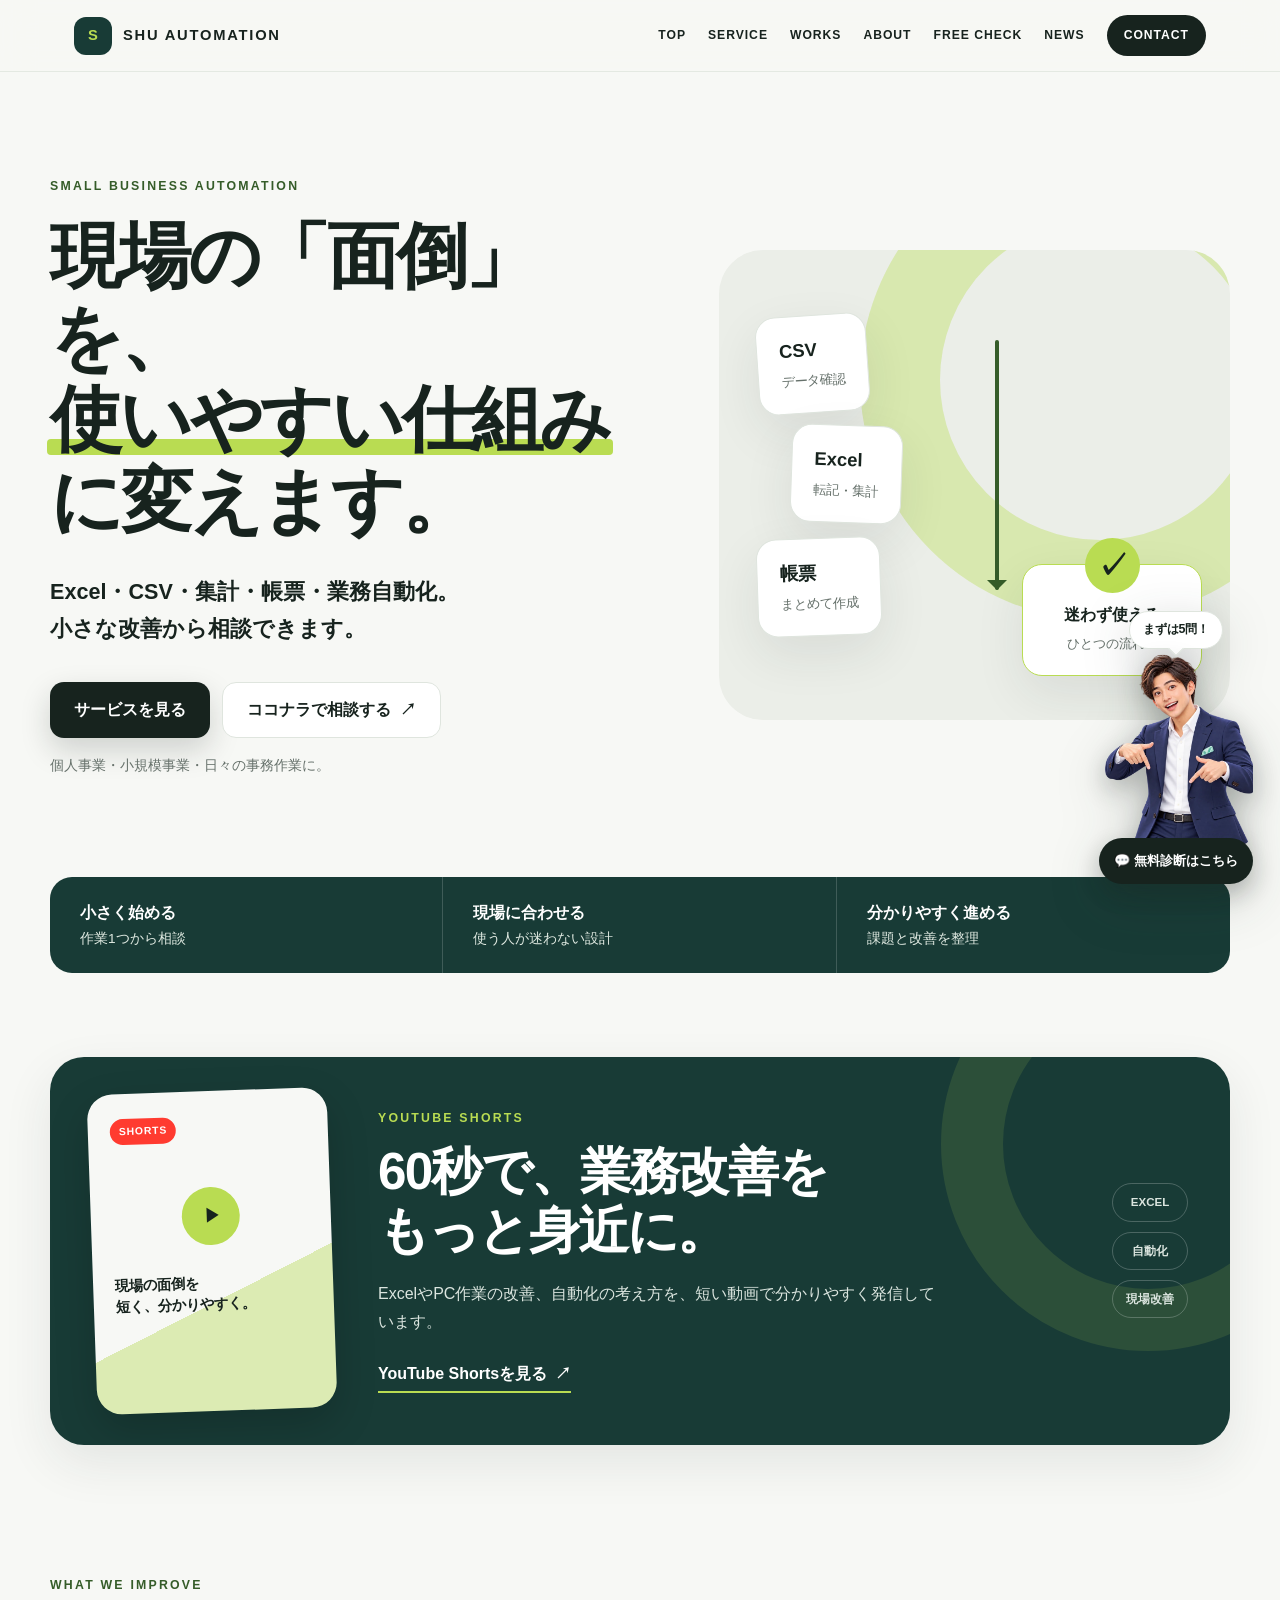
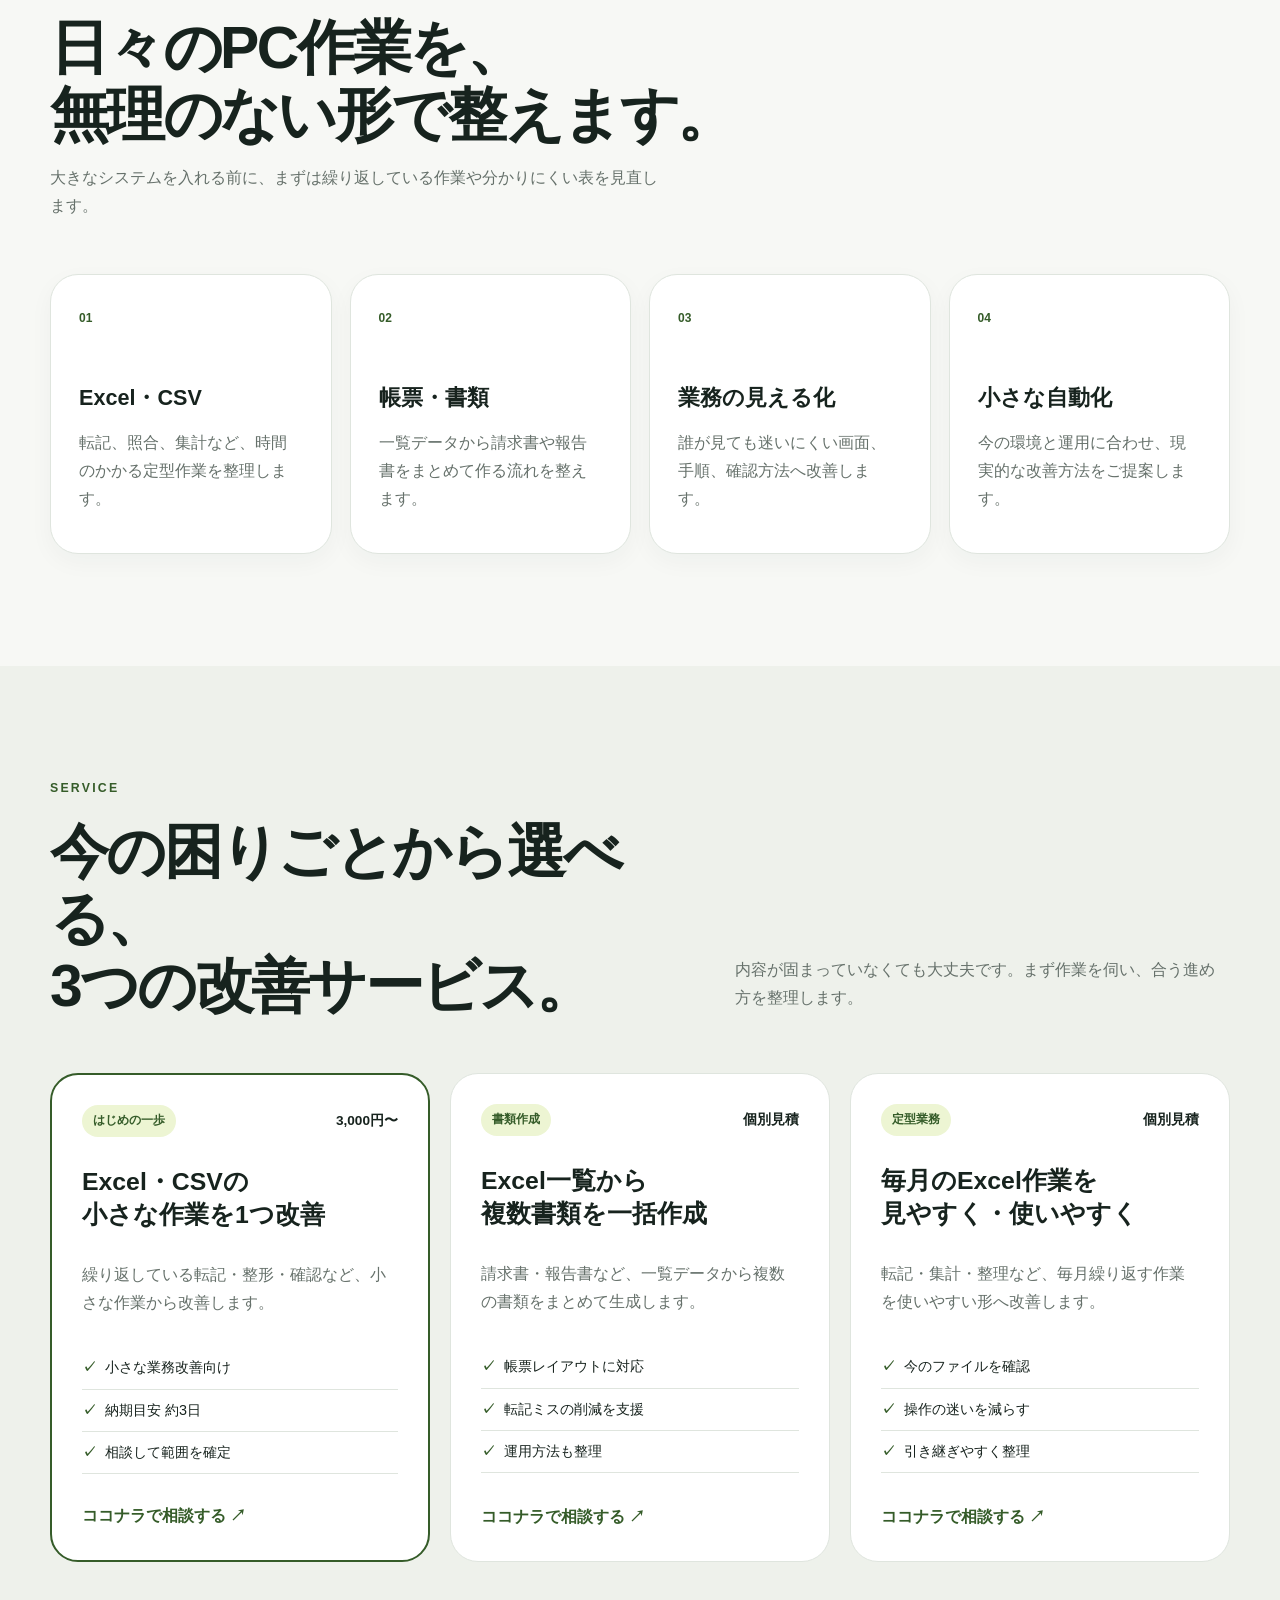
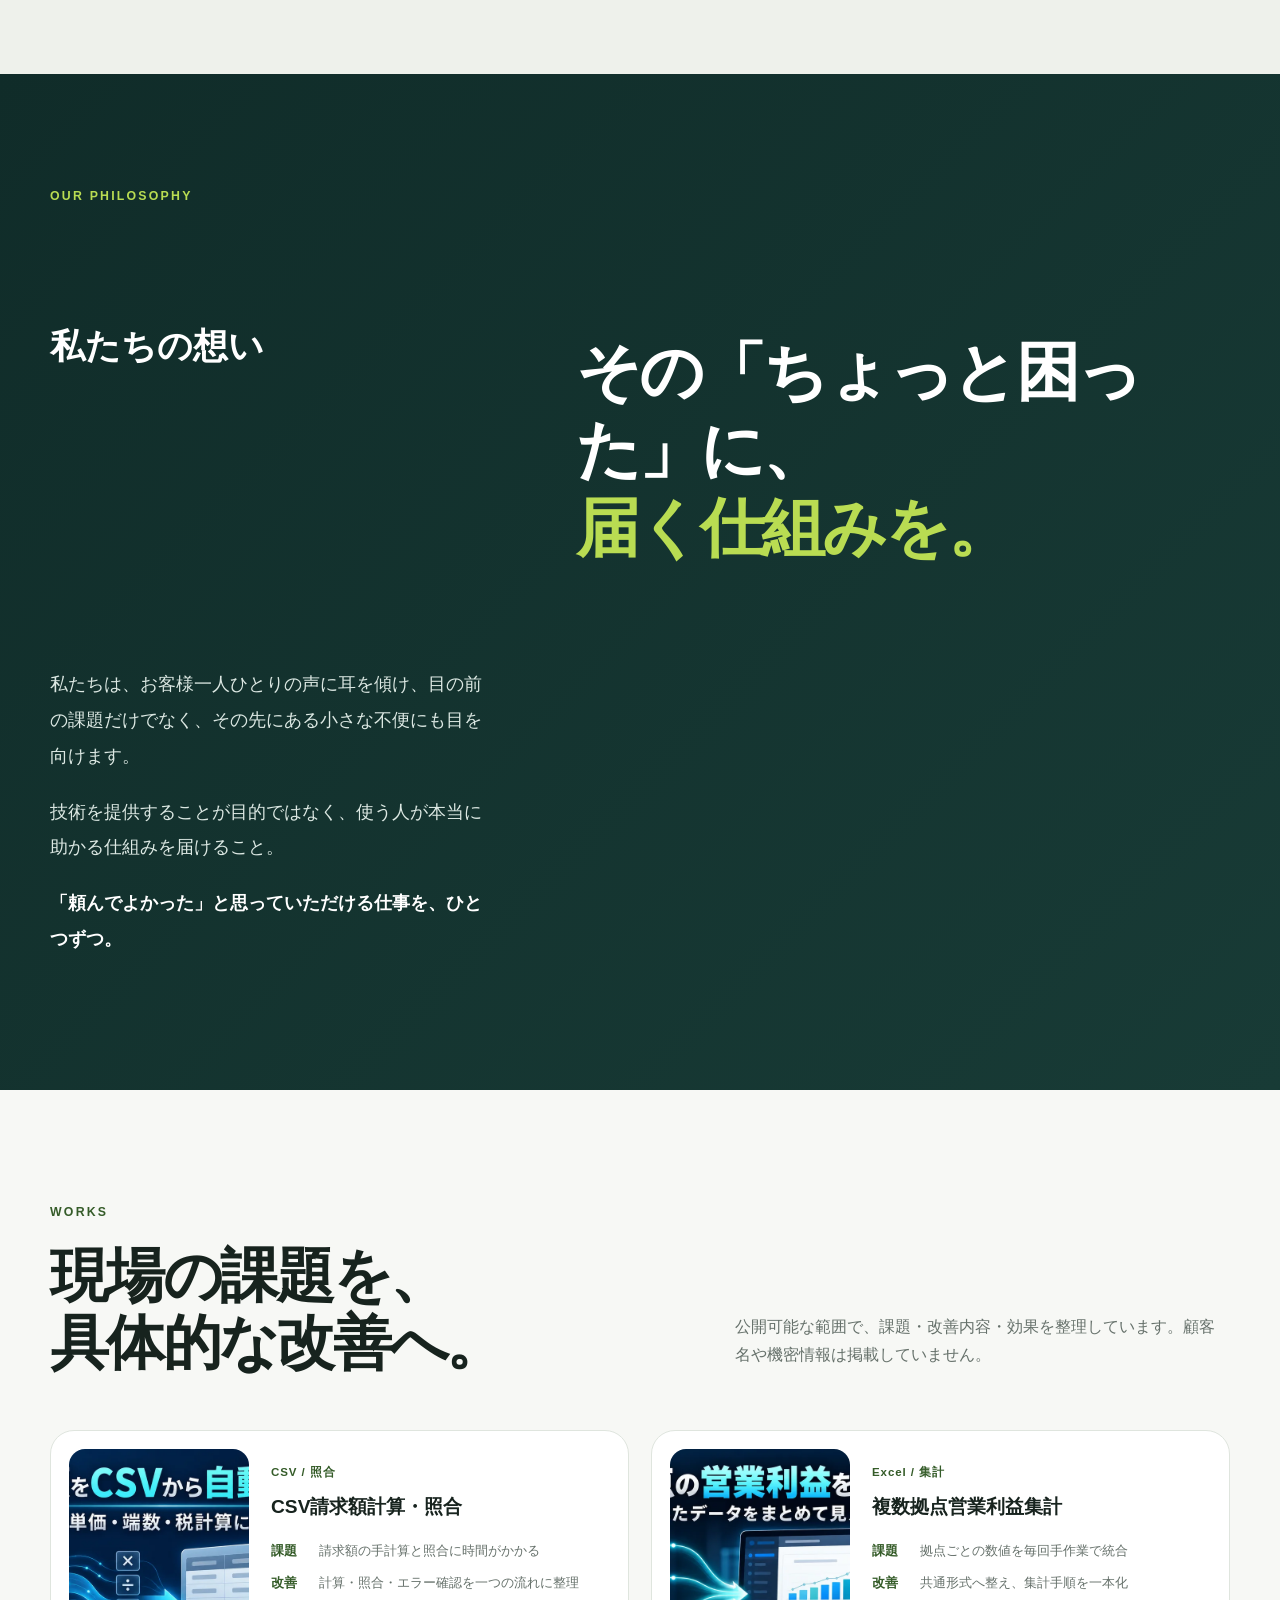
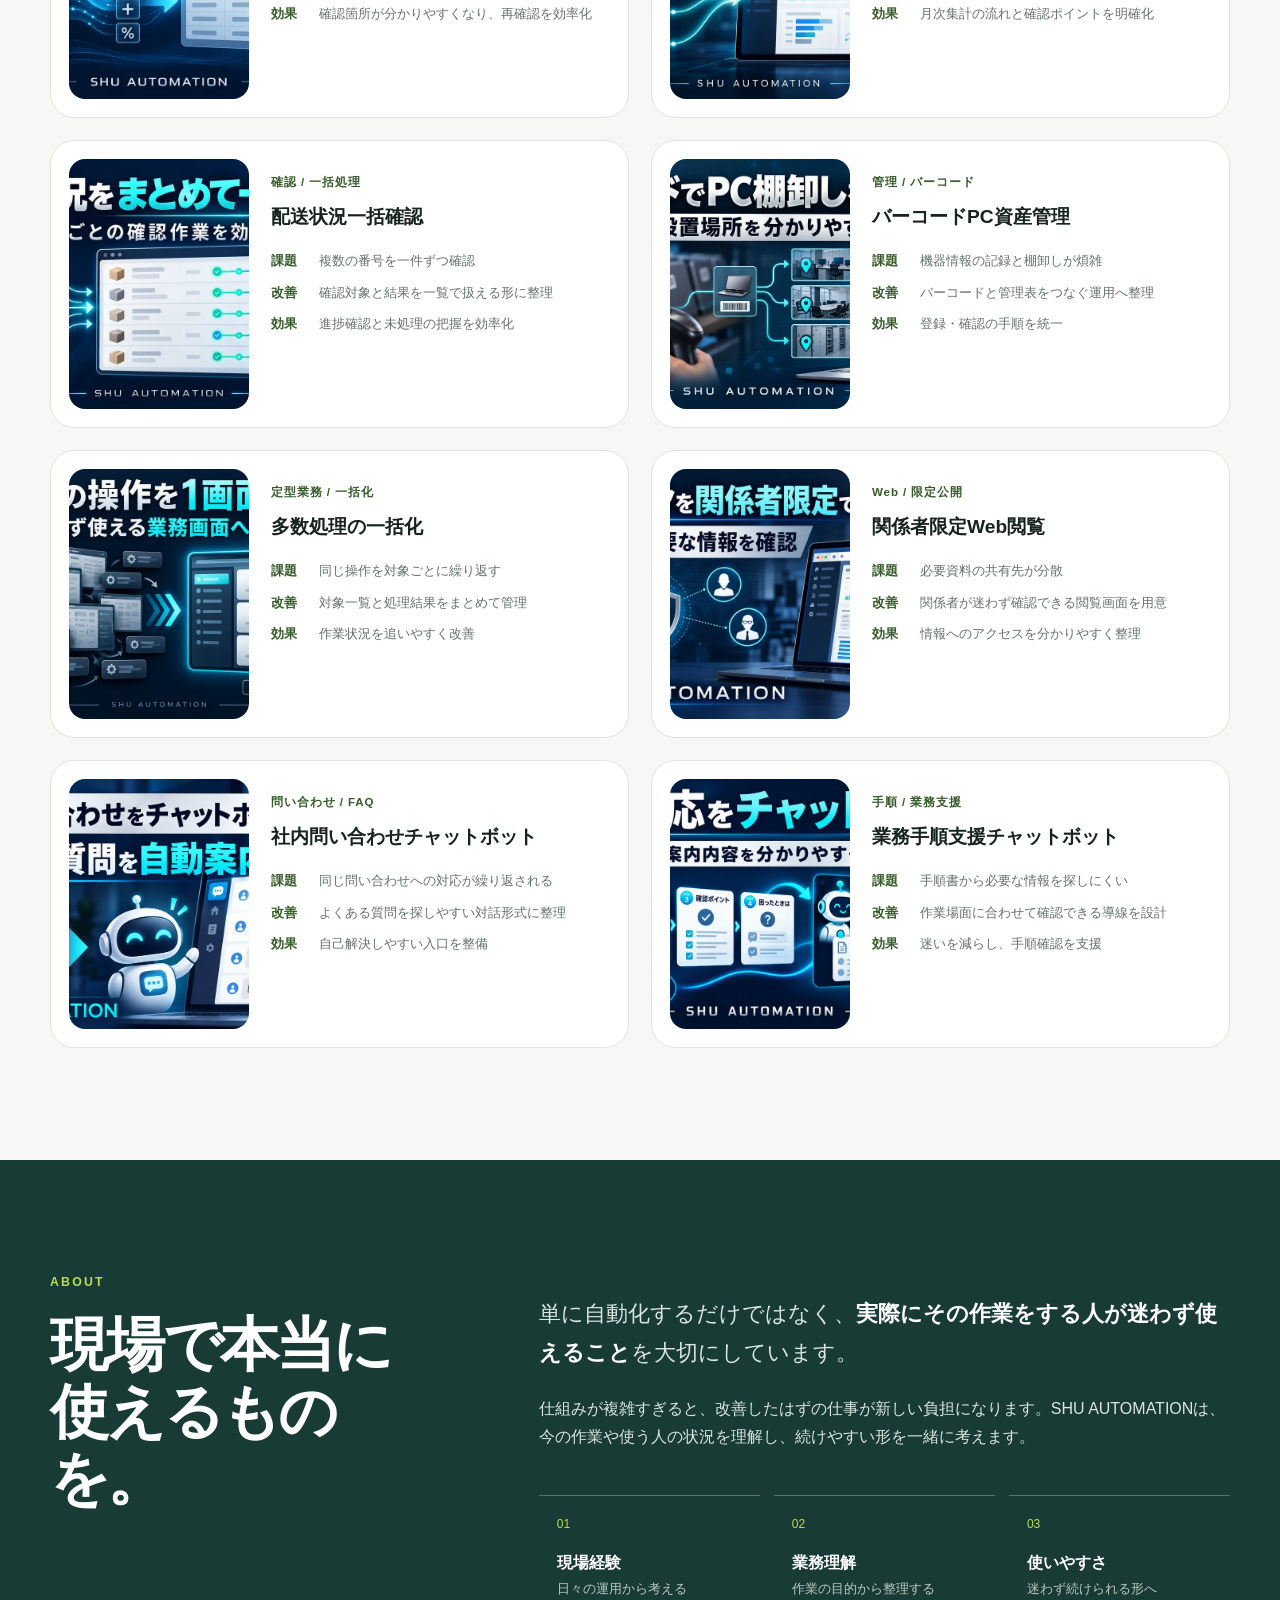
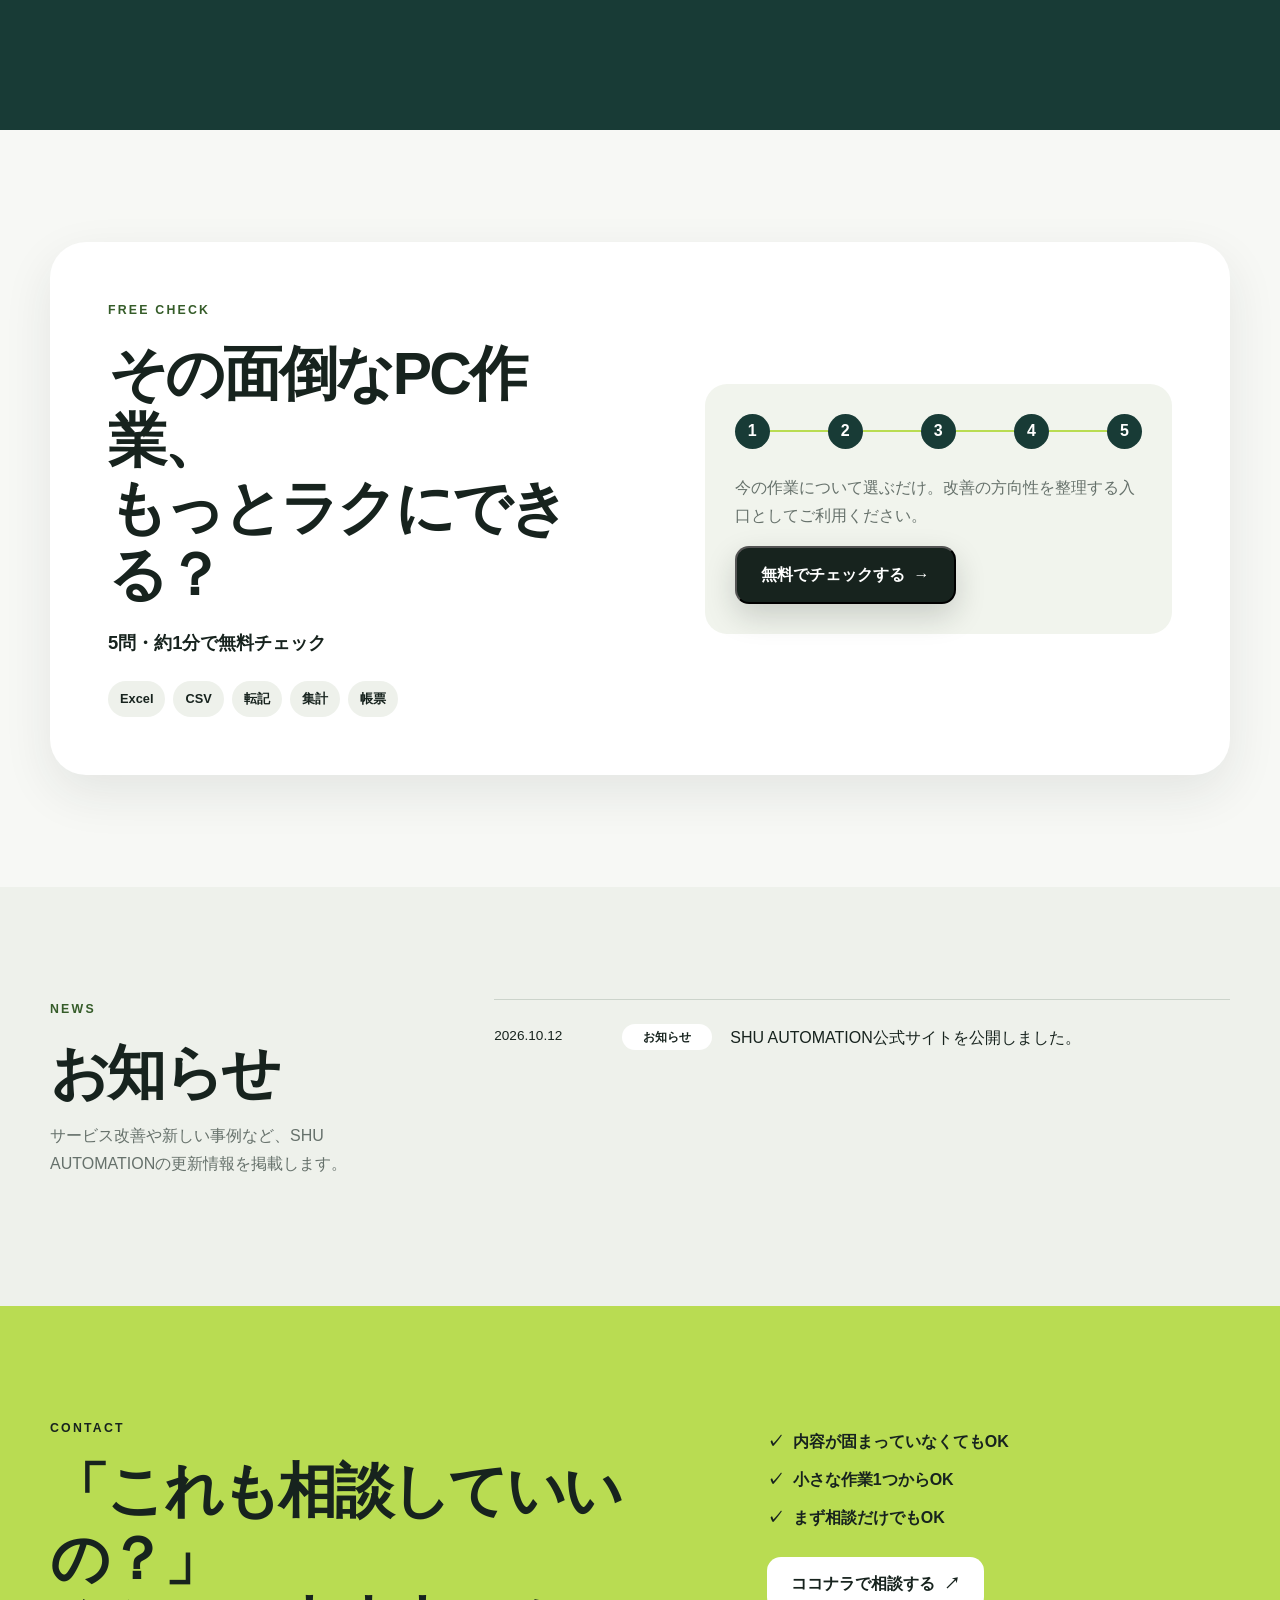
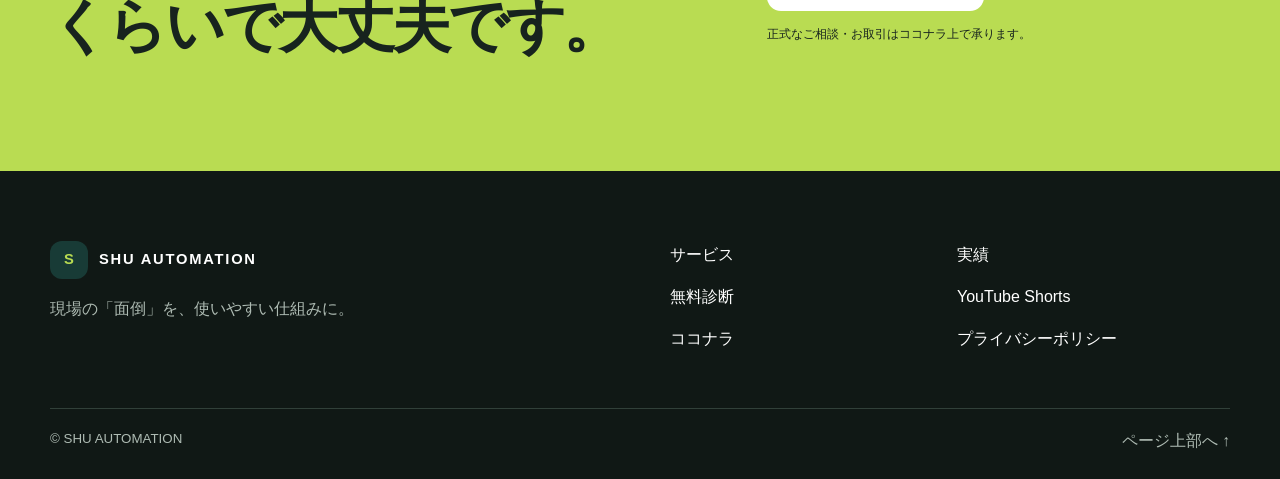
==== commit 5b5cf74f: "Align diagnosis guide and add company philosophy" ====
--- a/index.html
+++ b/index.html
@@ -16,12 +16,12 @@
   <link rel="icon" href="assets/favicon.svg" type="image/svg+xml">
   <link rel="stylesheet" href="styles/styles.css">
   <link rel="stylesheet" href="styles/shorts.css">
-  <link rel="stylesheet" href="styles/diagnosis.css">
+  <link rel="stylesheet" href="styles/diagnosis.css?v=akaogi-v5">
   <script src="scripts/config.js" defer></script>
   <script src="scripts/analytics.js" defer></script>
   <script src="scripts/main.js" defer></script>
   <script src="scripts/diagnosis-logic.js" defer></script>
-  <script src="scripts/diagnosis.js" defer></script>
+  <script src="scripts/diagnosis.js?v=akaogi-v5" defer></script>
 </head>
 <body>
   <a class="skip-link" href="#main">本文へ移動</a>
@@ -132,6 +132,19 @@
       </div>
     </section>
 
+    <section id="philosophy" class="section philosophy-section" aria-labelledby="philosophy-title">
+      <div class="section-shell philosophy-inner">
+        <p class="eyebrow">OUR PHILOSOPHY</p>
+        <h2 id="philosophy-title">私たちの想い</h2>
+        <p class="philosophy-copy">その「ちょっと困った」に、<br><span>届く仕組みを。</span></p>
+        <div class="philosophy-body">
+          <p>私たちは、お客様一人ひとりの声に耳を傾け、目の前の課題だけでなく、その先にある小さな不便にも目を向けます。</p>
+          <p>技術を提供することが目的ではなく、使う人が本当に助かる仕組みを届けること。</p>
+          <p><strong>「頼んでよかった」と思っていただける仕事を、ひとつずつ。</strong></p>
+        </div>
+      </div>
+    </section>
+
     <section id="works" class="section section-shell" aria-labelledby="works-title">
       <div class="section-heading split-heading"><div><p class="eyebrow">WORKS</p><h2 id="works-title">現場の課題を、<br>具体的な改善へ。</h2></div><p>公開可能な範囲で、課題・改善内容・効果を整理しています。顧客名や機密情報は掲載していません。</p></div>
       <div class="works-grid">
--- a/styles/styles.css
+++ b/styles/styles.css
@@ -1,2 +1,4 @@
 :root{--ink:#17231e;--muted:#66716b;--green:#b9dc52;--green-dark:#355c29;--cream:#f7f8f5;--line:#dfe5de;--white:#fff;--navy:#183b36;--shadow:0 18px 50px rgba(29,49,39,.09);--radius:28px;--max:1180px}*{box-sizing:border-box}html{scroll-behavior:smooth}body{margin:0;color:var(--ink);background:var(--cream);font-family:"Hiragino Kaku Gothic ProN","Yu Gothic",Meiryo,sans-serif;line-height:1.75;-webkit-font-smoothing:antialiased}img{max-width:100%;display:block}a{color:inherit;text-decoration:none}button{font:inherit}.skip-link{position:fixed;left:1rem;top:-100px;padding:.7rem 1rem;background:var(--ink);color:#fff;z-index:100}.skip-link:focus{top:1rem}.sr-only{position:absolute;width:1px;height:1px;padding:0;margin:-1px;overflow:hidden;clip:rect(0,0,0,0);white-space:nowrap;border:0}.site-header{position:sticky;top:0;z-index:50;background:rgba(247,248,245,.91);backdrop-filter:blur(16px);border-bottom:1px solid rgba(223,229,222,.8)}.header-inner{max-width:var(--max);margin:auto;padding:15px 24px;display:flex;align-items:center;justify-content:space-between;gap:24px}.brand{display:flex;align-items:center;gap:11px;font-size:.92rem;font-weight:800;letter-spacing:.12em}.brand-mark{display:grid;place-items:center;width:38px;height:38px;border-radius:12px;background:var(--navy);color:var(--green);font-weight:900;letter-spacing:0}.site-nav{display:flex;align-items:center;gap:22px;font-size:.76rem;font-weight:700;letter-spacing:.08em}.site-nav a{position:relative}.site-nav a:not(.nav-cta)::after{content:"";position:absolute;left:0;right:100%;bottom:-5px;height:2px;background:var(--green-dark);transition:.25s}.site-nav a:hover::after,.site-nav a:focus-visible::after{right:0}.nav-cta{padding:10px 17px;border-radius:999px;background:var(--ink);color:#fff}.menu-button{display:none;border:0;background:none;padding:8px}.menu-button span:not(.sr-only){display:block;width:25px;height:2px;background:var(--ink);margin:5px}.section-shell{width:min(calc(100% - 48px),var(--max));margin-inline:auto}.hero{min-height:690px;padding:104px 0 84px;display:grid;grid-template-columns:1.08fr .92fr;align-items:center;gap:70px}.eyebrow{margin:0 0 18px;color:var(--green-dark);font-size:.77rem;font-weight:800;letter-spacing:.18em}.hero h1,.section-heading h2,.about-grid h2,.diagnosis-card h2,.contact-card h2{margin:0;font-size:clamp(2.7rem,5.6vw,5.4rem);line-height:1.14;letter-spacing:-.045em}.hero h1 span{position:relative;z-index:1}.hero h1 span::after{content:"";position:absolute;z-index:-1;left:-.04em;right:-.04em;bottom:.06em;height:.22em;background:var(--green);border-radius:4px}.hero-lead{margin:30px 0 0;font-size:clamp(1.05rem,1.7vw,1.35rem);font-weight:650}.button-row{display:flex;gap:12px;flex-wrap:wrap;margin-top:34px}.button{display:inline-flex;align-items:center;justify-content:center;gap:9px;min-height:54px;padding:13px 24px;border-radius:14px;font-weight:800;transition:transform .2s,box-shadow .2s}.button:hover,.button:focus-visible{transform:translateY(-2px)}.button-primary{background:var(--ink);color:#fff;box-shadow:0 12px 30px rgba(23,35,30,.18)}.button-secondary{background:#fff;border:1px solid var(--line)}.button-light{background:#fff;color:var(--ink)}.hero-note{color:var(--muted);font-size:.9rem;margin-top:15px}.hero-visual{min-height:470px;position:relative;border-radius:44px;background:#ebeee8;overflow:hidden}.hero-visual::before{content:"";position:absolute;width:320px;height:320px;border:80px solid rgba(185,220,82,.38);border-radius:50%;right:-110px;top:-110px}.task-card,.result-card{position:absolute;background:#fff;border:1px solid var(--line);box-shadow:var(--shadow);border-radius:20px;padding:18px 22px}.task-card span{display:block;font-weight:850;font-size:1.15rem}.task-card small,.result-card small{color:var(--muted)}.task-card-a{top:65px;left:38px;transform:rotate(-4deg)}.task-card-b{top:175px;left:72px;transform:rotate(2deg)}.task-card-c{top:288px;left:38px;transform:rotate(-2deg)}.flow-line{position:absolute;left:54%;top:90px;width:4px;height:250px;background:var(--green-dark);border-radius:4px}.flow-line::after{content:"";position:absolute;bottom:-10px;left:-8px;border:10px solid transparent;border-top-color:var(--green-dark)}.result-card{right:28px;bottom:44px;width:180px;text-align:center;border-color:var(--green)}.result-card strong{display:block;margin-top:8px}.check{display:grid;place-items:center;width:55px;height:55px;margin:-45px auto 0;border-radius:50%;background:var(--green);font-size:2rem;font-weight:900}.trust-strip{display:grid;grid-template-columns:repeat(3,1fr);max-width:var(--max);margin:0 auto 30px;background:var(--navy);color:#fff;border-radius:22px;overflow:hidden}.trust-strip div{padding:22px 30px;border-right:1px solid rgba(255,255,255,.17)}.trust-strip div:last-child{border:0}.trust-strip strong,.trust-strip span{display:block}.trust-strip span{font-size:.85rem;color:#dfe9e1}.section{padding:112px 0}.section-tint{background:#eef1eb}.section-heading{max-width:720px;margin-bottom:54px}.section-heading h2,.about-grid h2,.diagnosis-card h2,.contact-card h2{font-size:clamp(2.15rem,4.6vw,4rem)}.section-heading>p:last-child{color:var(--muted);max-width:620px}.split-heading{max-width:none;display:grid;grid-template-columns:1.1fr .9fr;gap:80px;align-items:end}.split-heading>p{margin:0 0 7px}.capability-grid{display:grid;grid-template-columns:repeat(4,1fr);gap:18px}.capability-card{position:relative;min-height:280px;padding:28px;border:1px solid var(--line);border-radius:var(--radius);background:#fff;box-shadow:0 8px 24px rgba(29,49,39,.04)}.card-number{font-size:.75rem;color:var(--green-dark);font-weight:800}.capability-card h3{margin:48px 0 12px;font-size:1.35rem}.capability-card p{color:var(--muted);margin:0}.service-grid{display:grid;grid-template-columns:repeat(3,1fr);gap:20px}.service-card{padding:30px;border:1px solid var(--line);border-radius:var(--radius);background:#fff;display:flex;flex-direction:column}.service-card.featured{border:2px solid var(--green-dark)}.service-top{display:flex;justify-content:space-between;align-items:center;gap:12px}.pill{padding:5px 11px;border-radius:999px;background:#edf5d3;color:var(--green-dark);font-size:.76rem;font-weight:800}.service-price{font-size:.85rem;font-weight:800}.service-card h3{font-size:1.55rem;line-height:1.35;margin:28px 0 14px}.service-card p{color:var(--muted)}.service-card ul{padding:0;margin:14px 0 28px;list-style:none}.service-card li{padding:8px 0;border-bottom:1px solid var(--line);font-size:.9rem}.service-card li::before{content:"✓";color:var(--green-dark);font-weight:900;margin-right:9px}.text-link{margin-top:auto;font-weight:850;color:var(--green-dark)}.works-grid{display:grid;grid-template-columns:repeat(2,1fr);gap:22px}.work-card{display:grid;grid-template-columns:180px 1fr;gap:22px;padding:18px;background:#fff;border:1px solid var(--line);border-radius:24px}.work-card img{width:180px;height:100%;min-height:250px;object-fit:cover;border-radius:16px;background:#eef1eb}.work-card>div{padding:8px 8px 8px 0}.work-card>div>span{font-size:.72rem;font-weight:850;color:var(--green-dark);letter-spacing:.08em}.work-card h3{margin:5px 0 16px;font-size:1.2rem}.work-card dl{margin:0;font-size:.83rem}.work-card dt{float:left;clear:left;width:42px;font-weight:850;color:var(--green-dark)}.work-card dd{margin:0 0 8px 48px;color:var(--muted)}.about-section{background:var(--navy);color:#fff}.about-grid{display:grid;grid-template-columns:.72fr 1.28fr;gap:100px}.about-grid .eyebrow{color:var(--green)}.about-copy>p{color:#dbe5df}.large-copy{font-size:1.4rem;line-height:1.75}.large-copy strong{color:#fff}.value-row{display:grid;grid-template-columns:repeat(3,1fr);gap:14px;margin-top:44px}.value-row div{padding:18px;border-top:1px solid rgba(255,255,255,.28)}.value-row span,.value-row strong,.value-row small{display:block}.value-row span{color:var(--green);font-size:.75rem}.value-row strong{margin-top:14px}.value-row small{color:#bbc9c0}.diagnosis-card{padding:58px;border-radius:36px;background:#fff;box-shadow:var(--shadow);display:grid;grid-template-columns:1.05fr .95fr;gap:80px;align-items:center}.diagnosis-lead{font-weight:850;font-size:1.15rem}.tag-row{display:flex;flex-wrap:wrap;gap:8px;margin-top:22px}.tag-row span{padding:7px 12px;background:#eef1eb;border-radius:999px;font-size:.8rem;font-weight:750}.diagnosis-action{padding:30px;border-radius:22px;background:#f1f4ed}.diagnosis-steps{display:flex;align-items:center;margin-bottom:25px}.diagnosis-steps span{display:grid;place-items:center;flex:0 0 35px;height:35px;border-radius:50%;background:var(--navy);color:#fff;font-weight:850}.diagnosis-steps i{height:2px;flex:1;background:var(--green)}.diagnosis-action p{color:var(--muted)}.news-layout{display:grid;grid-template-columns:.65fr 1.35fr;gap:90px}.news-layout .section-heading{margin:0}.news-list article{display:grid;grid-template-columns:110px 90px 1fr;gap:18px;padding:24px 0;border-top:1px solid #ccd4cb}.news-list time{font-size:.85rem}.news-list span{font-size:.72rem;padding:3px 8px;border-radius:99px;background:#fff;text-align:center;height:max-content;font-weight:800}.news-list p{margin:0}.contact-section{background:var(--green)}.contact-card{display:grid;grid-template-columns:1.15fr .85fr;gap:90px;align-items:center}.contact-card .eyebrow{color:var(--ink)}.contact-points{padding:0;list-style:none;margin:0 0 25px}.contact-points li{font-weight:800;margin:10px 0}.contact-points li::before{content:"✓";margin-right:10px}.contact-note{font-size:.78rem}.site-footer{background:#101815;color:#fff;padding:70px max(24px,calc((100% - var(--max))/2)) 24px}.footer-inner{display:grid;grid-template-columns:1fr 1fr;gap:60px}.footer-brand{color:#fff}.footer-inner p{color:#aebbb3}.footer-links{display:grid;grid-template-columns:repeat(2,1fr);gap:14px}.footer-links a:hover{text-decoration:underline}.footer-bottom{display:flex;justify-content:space-between;margin-top:55px;padding-top:18px;border-top:1px solid #314039;color:#aebbb3}.privacy-page{min-height:70vh;padding:90px 0}.privacy-page h1{font-size:clamp(2.4rem,6vw,4.7rem);line-height:1.15}.privacy-page article{max-width:780px;background:#fff;border-radius:28px;padding:40px;margin-top:40px}.privacy-page h2{margin-top:2em}.not-found{min-height:100vh;display:grid;place-items:center;text-align:center;padding:30px}.not-found strong{font-size:7rem;color:var(--green-dark)}
 @media(max-width:900px){.site-nav{position:fixed;inset:69px 12px auto;background:#fff;border:1px solid var(--line);border-radius:18px;box-shadow:var(--shadow);padding:20px;display:none;flex-direction:column;align-items:stretch}.site-nav.is-open{display:flex}.menu-button{display:block}.hero{grid-template-columns:1fr;padding:72px 0 50px;gap:42px}.hero-visual{min-height:390px}.trust-strip{margin-inline:24px;grid-template-columns:1fr;border-radius:18px}.trust-strip div{border-right:0;border-bottom:1px solid rgba(255,255,255,.17)}.split-heading,.about-grid,.diagnosis-card,.news-layout,.contact-card{grid-template-columns:1fr;gap:35px}.capability-grid,.service-grid{grid-template-columns:repeat(2,1fr)}.works-grid{grid-template-columns:1fr}.section{padding:84px 0}.diagnosis-card{padding:36px}.about-grid{gap:35px}}@media(max-width:620px){.section-shell{width:min(calc(100% - 32px),var(--max))}.header-inner{padding:13px 16px}.brand{font-size:.76rem}.brand-mark{width:34px;height:34px}.hero{padding-top:56px}.hero h1{font-size:2.65rem}.hero-lead br{display:none}.button-row{display:grid}.button{width:100%}.hero-visual{min-height:350px}.task-card{padding:13px 15px}.task-card-a{top:45px;left:18px}.task-card-b{top:140px;left:40px}.task-card-c{top:235px;left:18px}.flow-line{left:53%;top:70px;height:195px}.result-card{right:18px;bottom:30px;width:145px;padding:16px 10px}.trust-strip{margin-inline:16px}.capability-grid,.service-grid{grid-template-columns:1fr}.capability-card{min-height:auto}.capability-card h3{margin-top:30px}.split-heading{gap:22px}.works-grid{gap:15px}.work-card{grid-template-columns:1fr;padding:14px}.work-card img{width:100%;height:auto;aspect-ratio:16/9;min-height:0}.work-card>div{padding:6px}.about-grid h2,.section-heading h2,.diagnosis-card h2,.contact-card h2{font-size:2.35rem}.value-row{grid-template-columns:1fr}.value-row div{display:grid;grid-template-columns:35px 1fr}.value-row small{grid-column:2}.diagnosis-card{padding:26px}.diagnosis-action{padding:22px}.news-list article{grid-template-columns:100px 1fr;gap:8px}.news-list p{grid-column:1/-1}.contact-card{gap:25px}.footer-inner{grid-template-columns:1fr}.footer-links{grid-template-columns:1fr}.footer-bottom{font-size:.72rem}}@media(prefers-reduced-motion:reduce){html{scroll-behavior:auto}.button,.site-nav a::after{transition:none}}
+.philosophy-section{background:linear-gradient(135deg,#102c29,#183b36);color:#fff}.philosophy-inner{display:grid;grid-template-columns:minmax(0,.8fr) minmax(0,1.2fr);gap:clamp(30px,7vw,96px);align-items:start}.philosophy-inner>.eyebrow{grid-column:1/-1;color:var(--green)}.philosophy-inner h2{margin:0;font-size:clamp(1.5rem,3vw,2.2rem)}.philosophy-copy{margin:18px 0 0;font-size:clamp(2rem,5vw,4.3rem);font-weight:900;line-height:1.22;letter-spacing:-.045em}.philosophy-copy span{color:var(--green)}.philosophy-body{padding-top:10px}.philosophy-body p{margin:0 0 20px;color:#dce8e3;font-size:clamp(1rem,1.5vw,1.12rem);line-height:2}.philosophy-body strong{color:#fff}
+@media(max-width:720px){.philosophy-inner{grid-template-columns:1fr;gap:18px}.philosophy-inner>.eyebrow{grid-column:auto}.philosophy-copy{margin-top:8px}.philosophy-body{padding-top:4px}.philosophy-body p{line-height:1.85}}
--- a/styles/diagnosis.css
+++ b/styles/diagnosis.css
@@ -10,23 +10,25 @@
 .akaogi-placeholder{min-height:0;margin:0;box-shadow:none}
 .diagnosis-launcher>button.akaogi-placeholder{min-height:0;margin:0;padding:0;border:0;border-radius:0;background:transparent;box-shadow:none}
 
-/* The guide begins as a small character-led invitation, then becomes a compact
-   action so the site's primary sales controls always remain usable. */
-.diagnosis-launcher{--launcher-bottom:max(16px,env(safe-area-inset-bottom));right:max(16px,env(safe-area-inset-right));bottom:var(--launcher-bottom);transition:opacity .2s ease,transform .25s ease}
-.diagnosis-launcher.is-compact .akaogi-bubble,.diagnosis-launcher.is-compact .akaogi-placeholder img{display:none}
-.diagnosis-launcher.is-compact .akaogi-placeholder{width:auto}
-.diagnosis-launcher.is-compact .akaogi-placeholder .launcher-label{min-height:44px;margin:0;padding:10px 15px;font-size:.78rem}
-.diagnosis-launcher.is-obscuring{opacity:0;pointer-events:none;transform:translateY(8px)}
-.diagnosis-launcher.is-scrolling{opacity:.2;pointer-events:none}
+/* Character and CTA remain one vertical control. The whole control can move to
+   avoid page actions, but the pointing direction never becomes horizontal. */
+.diagnosis-launcher{--launcher-bottom:max(16px,env(safe-area-inset-bottom));--launcher-lift:0px;right:max(16px,env(safe-area-inset-right));bottom:calc(var(--launcher-bottom) + var(--launcher-lift));transition:transform .25s ease}
+.diagnosis-launcher.is-compact .akaogi-bubble{display:none}
+.diagnosis-launcher.is-compact .akaogi-placeholder{display:flex;width:176px;flex-direction:column;align-items:center;justify-content:flex-end}
+.diagnosis-launcher.is-compact .akaogi-placeholder img{display:block;width:72px;height:auto;margin:0 auto;object-fit:contain;object-position:center}
+.diagnosis-launcher.is-compact .akaogi-placeholder .launcher-label{min-width:150px;min-height:42px;margin-top:-5px;padding:9px 13px;font-size:.74rem}
 
 @media(max-width:620px){
   .diagnosis-launcher{right:max(12px,env(safe-area-inset-right));--launcher-bottom:max(14px,env(safe-area-inset-bottom));filter:drop-shadow(0 8px 16px rgba(23,35,30,.18))}
   .akaogi-bubble{margin-right:4px;padding:6px 10px;font-size:.7rem}
-  .akaogi-placeholder{width:clamp(150px,42vw,170px);justify-items:end}
-  .akaogi-placeholder img{width:clamp(90px,25vw,104px);margin-right:8px}
-  .akaogi-placeholder .launcher-label{min-width:150px;min-height:42px;margin-top:-6px;padding:8px 12px;font-size:.72rem}
-  .diagnosis-launcher.is-compact .akaogi-placeholder .launcher-label{min-width:0;max-width:150px;padding:9px 13px;font-size:.72rem}
+  .akaogi-placeholder{display:flex;width:clamp(150px,42vw,170px);flex-direction:column;align-items:center;justify-content:flex-end}
+  .akaogi-placeholder img{width:clamp(58px,16vw,64px);margin:0 auto}
+  .akaogi-placeholder .launcher-label{min-width:150px;min-height:42px;margin-top:-4px;padding:8px 12px;font-size:.72rem}
+  .diagnosis-launcher.is-compact .akaogi-placeholder{display:flex;width:clamp(150px,42vw,170px);flex-direction:column;align-items:center;justify-content:flex-end}
+  .diagnosis-launcher.is-compact .akaogi-placeholder img{display:block;width:clamp(58px,16vw,64px);height:auto;margin:0 auto}
+  .diagnosis-launcher.is-compact .akaogi-placeholder .launcher-label{min-width:150px;min-height:40px;margin-top:-4px;padding:8px 10px;font-size:.7rem}
 }
 
-@media(prefers-reduced-motion:reduce){.diagnosis-launcher{transition:none}.diagnosis-launcher.is-scrolling{opacity:1;pointer-events:auto}}
+@media(max-width:360px){.diagnosis-launcher .akaogi-placeholder,.diagnosis-launcher.is-compact .akaogi-placeholder{width:150px}.diagnosis-launcher .akaogi-placeholder img,.diagnosis-launcher.is-compact .akaogi-placeholder img{width:58px}.diagnosis-launcher .akaogi-placeholder .launcher-label,.diagnosis-launcher.is-compact .akaogi-placeholder .launcher-label{min-width:144px;padding:8px;font-size:.67rem}}
+@media(prefers-reduced-motion:reduce){.diagnosis-launcher{transition:none}}
 @media(max-width:620px){.hero h1{font-size:clamp(2rem,9.3vw,2.4rem);letter-spacing:-.055em}.hero h1 span{display:inline-block}}
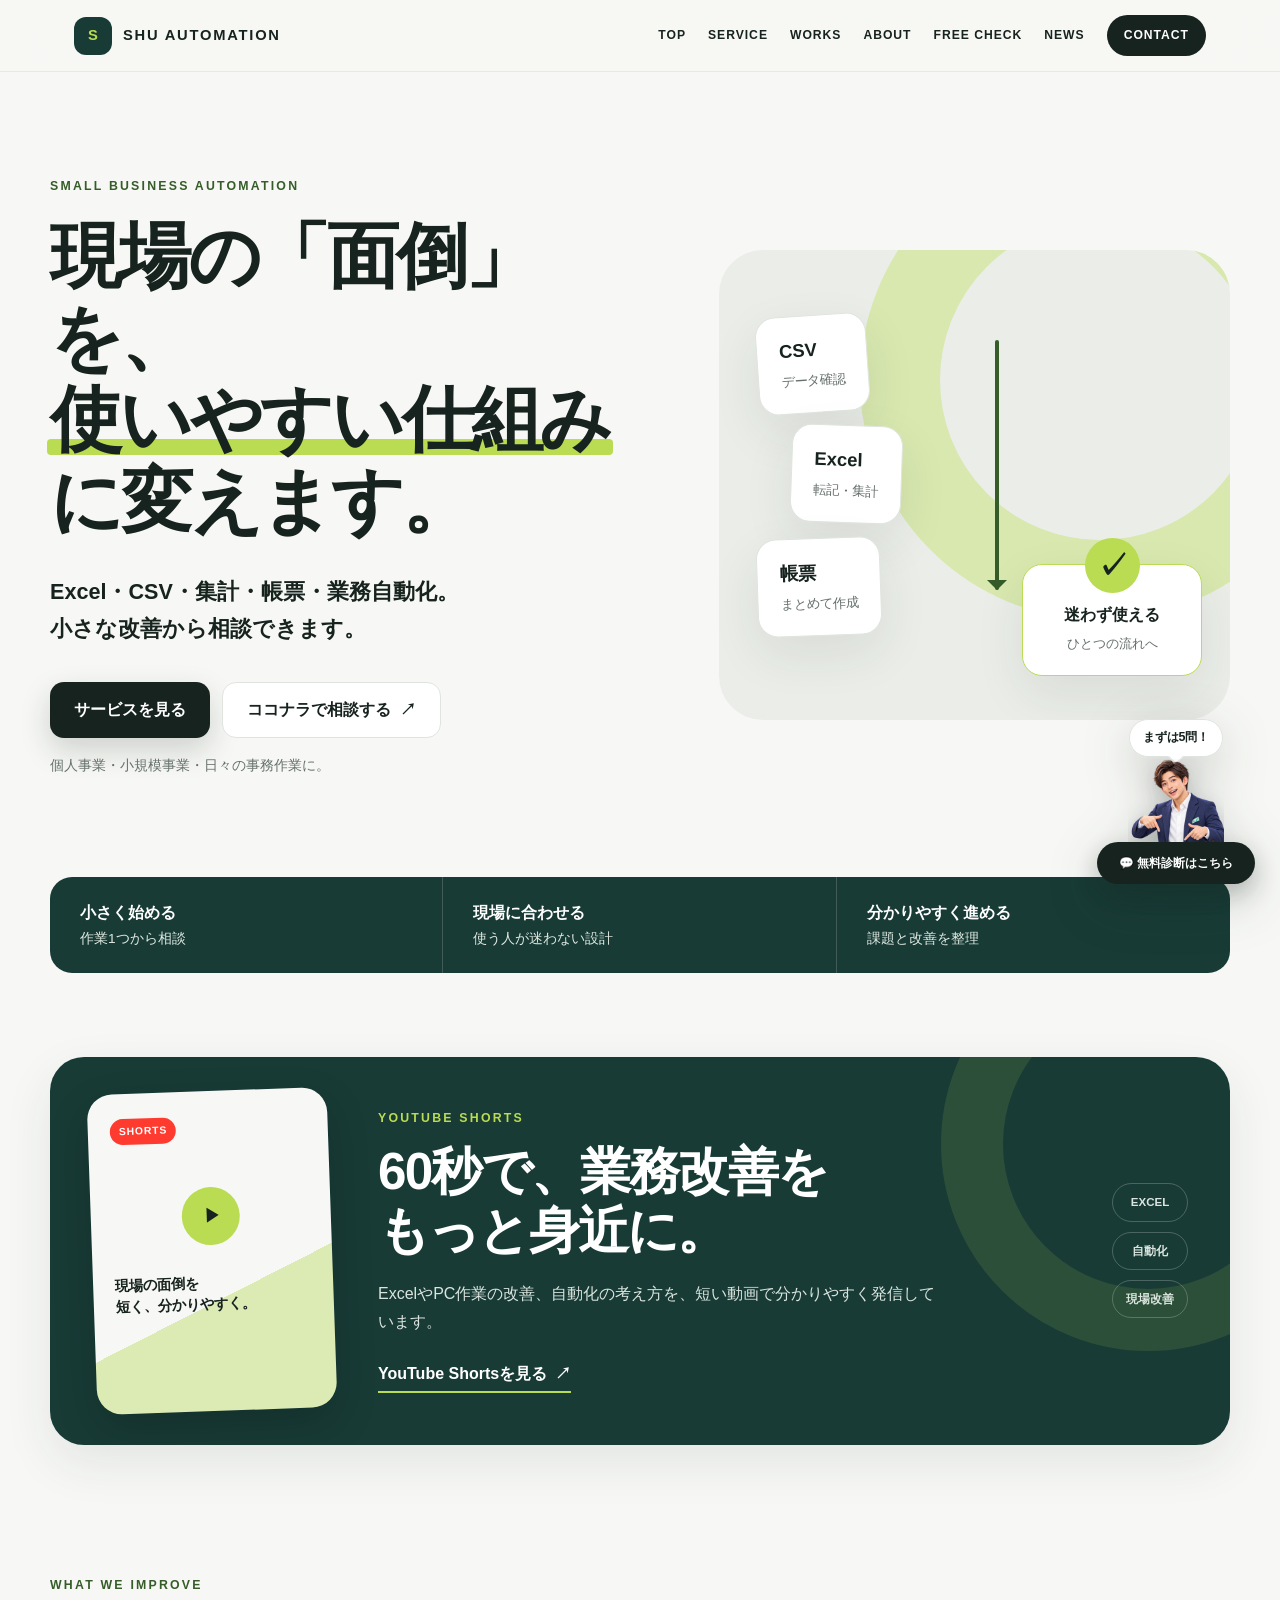
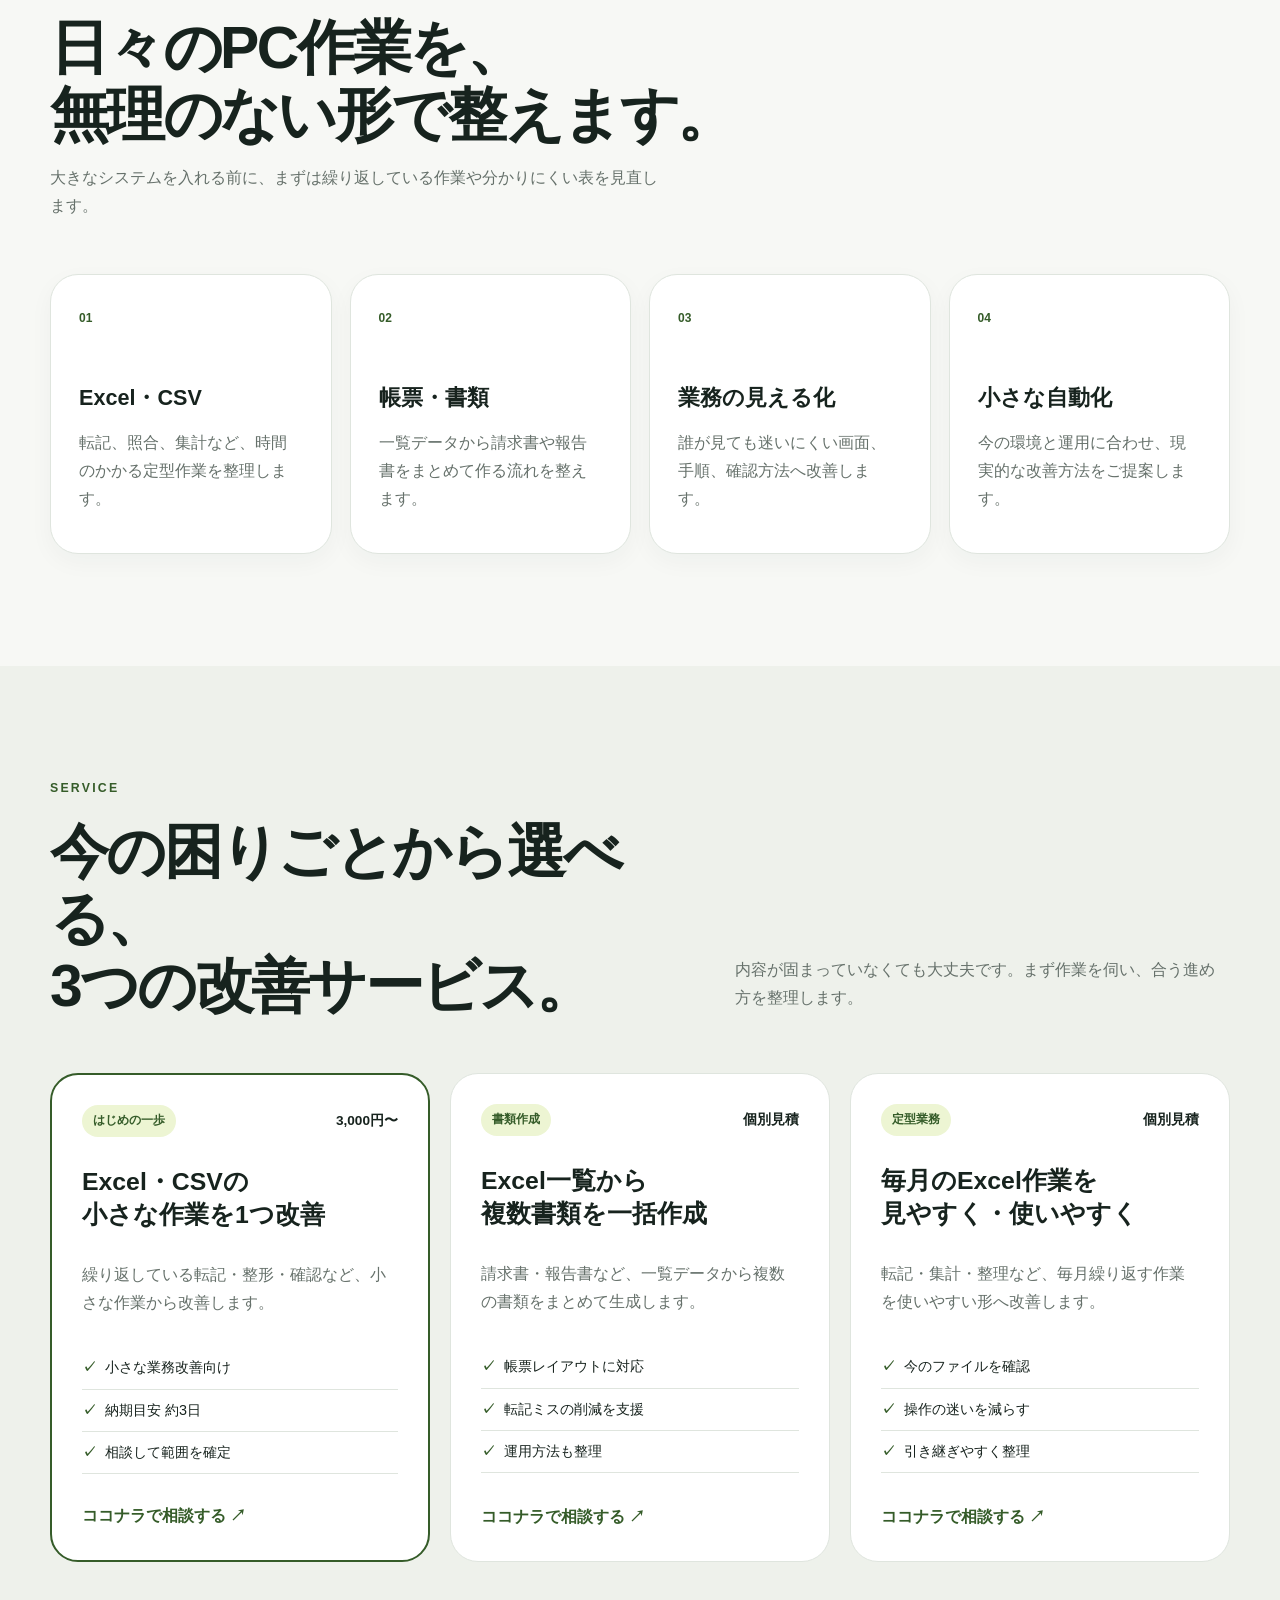
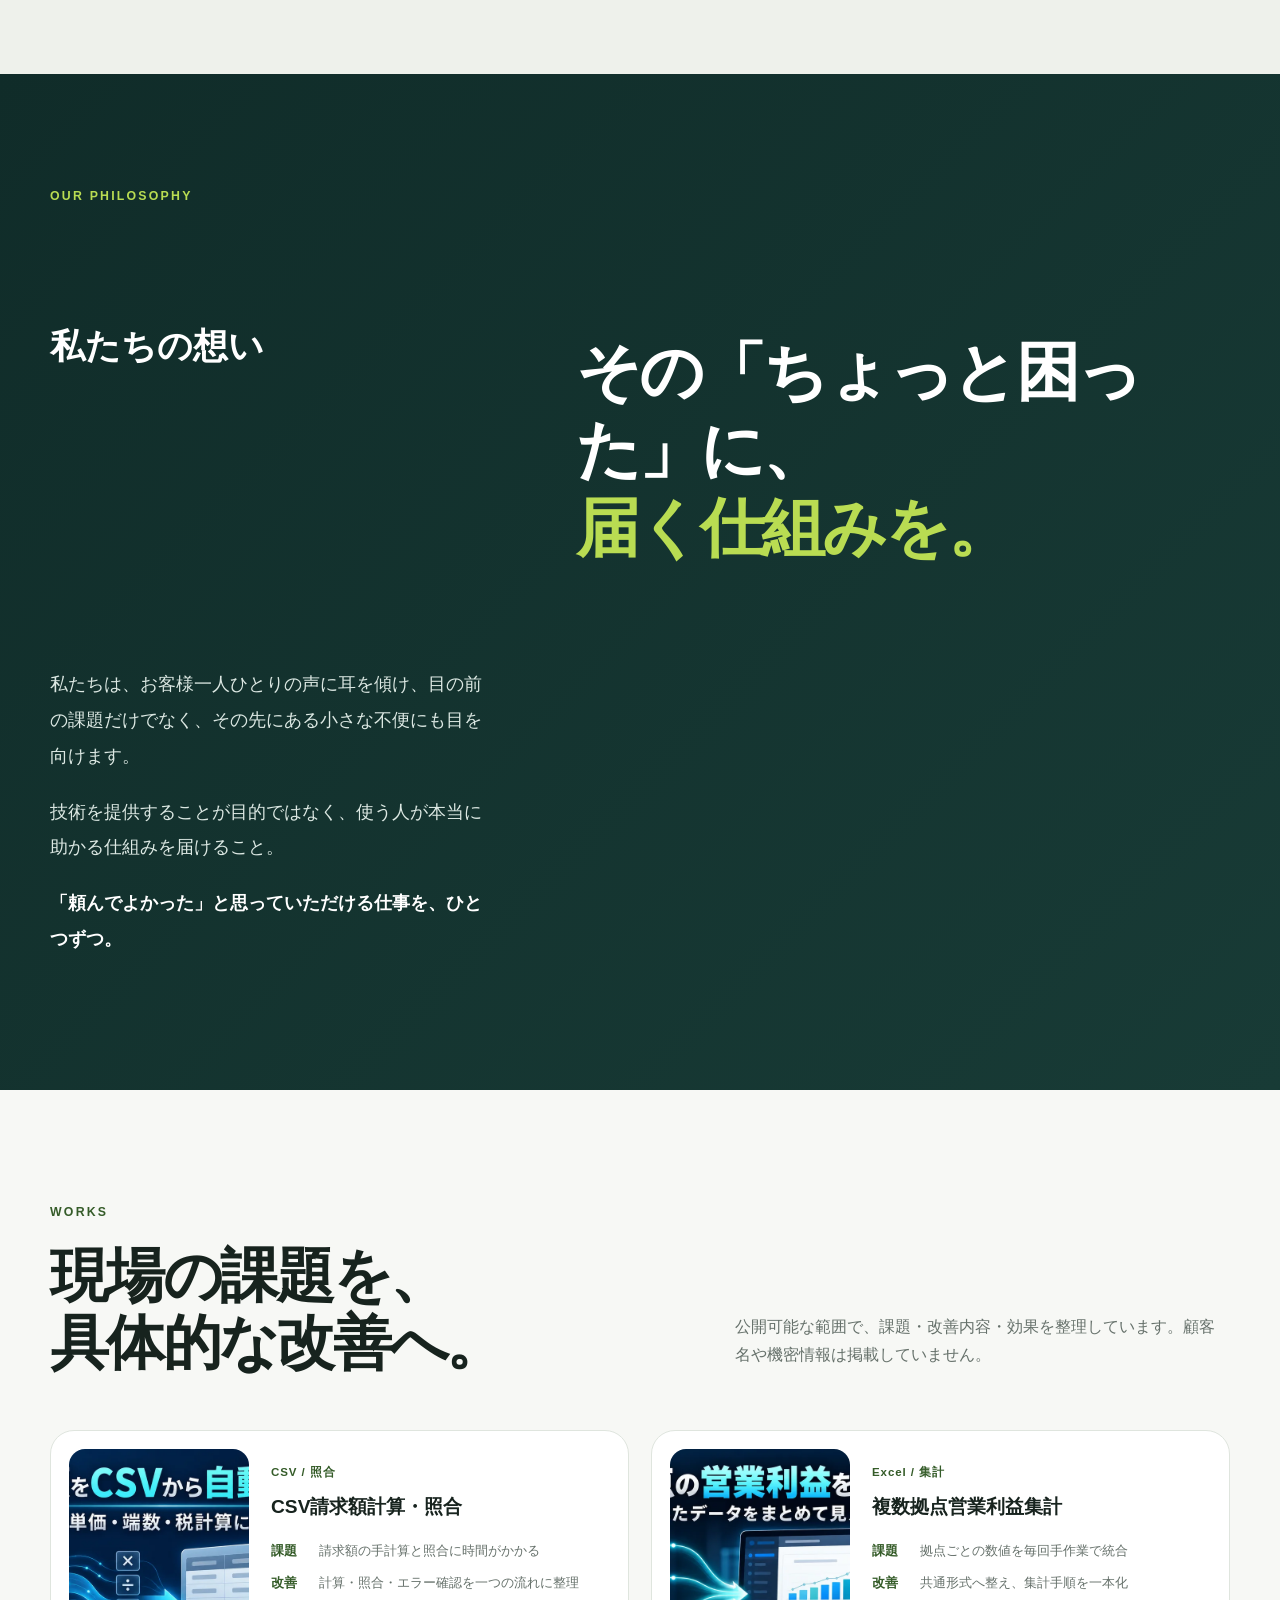
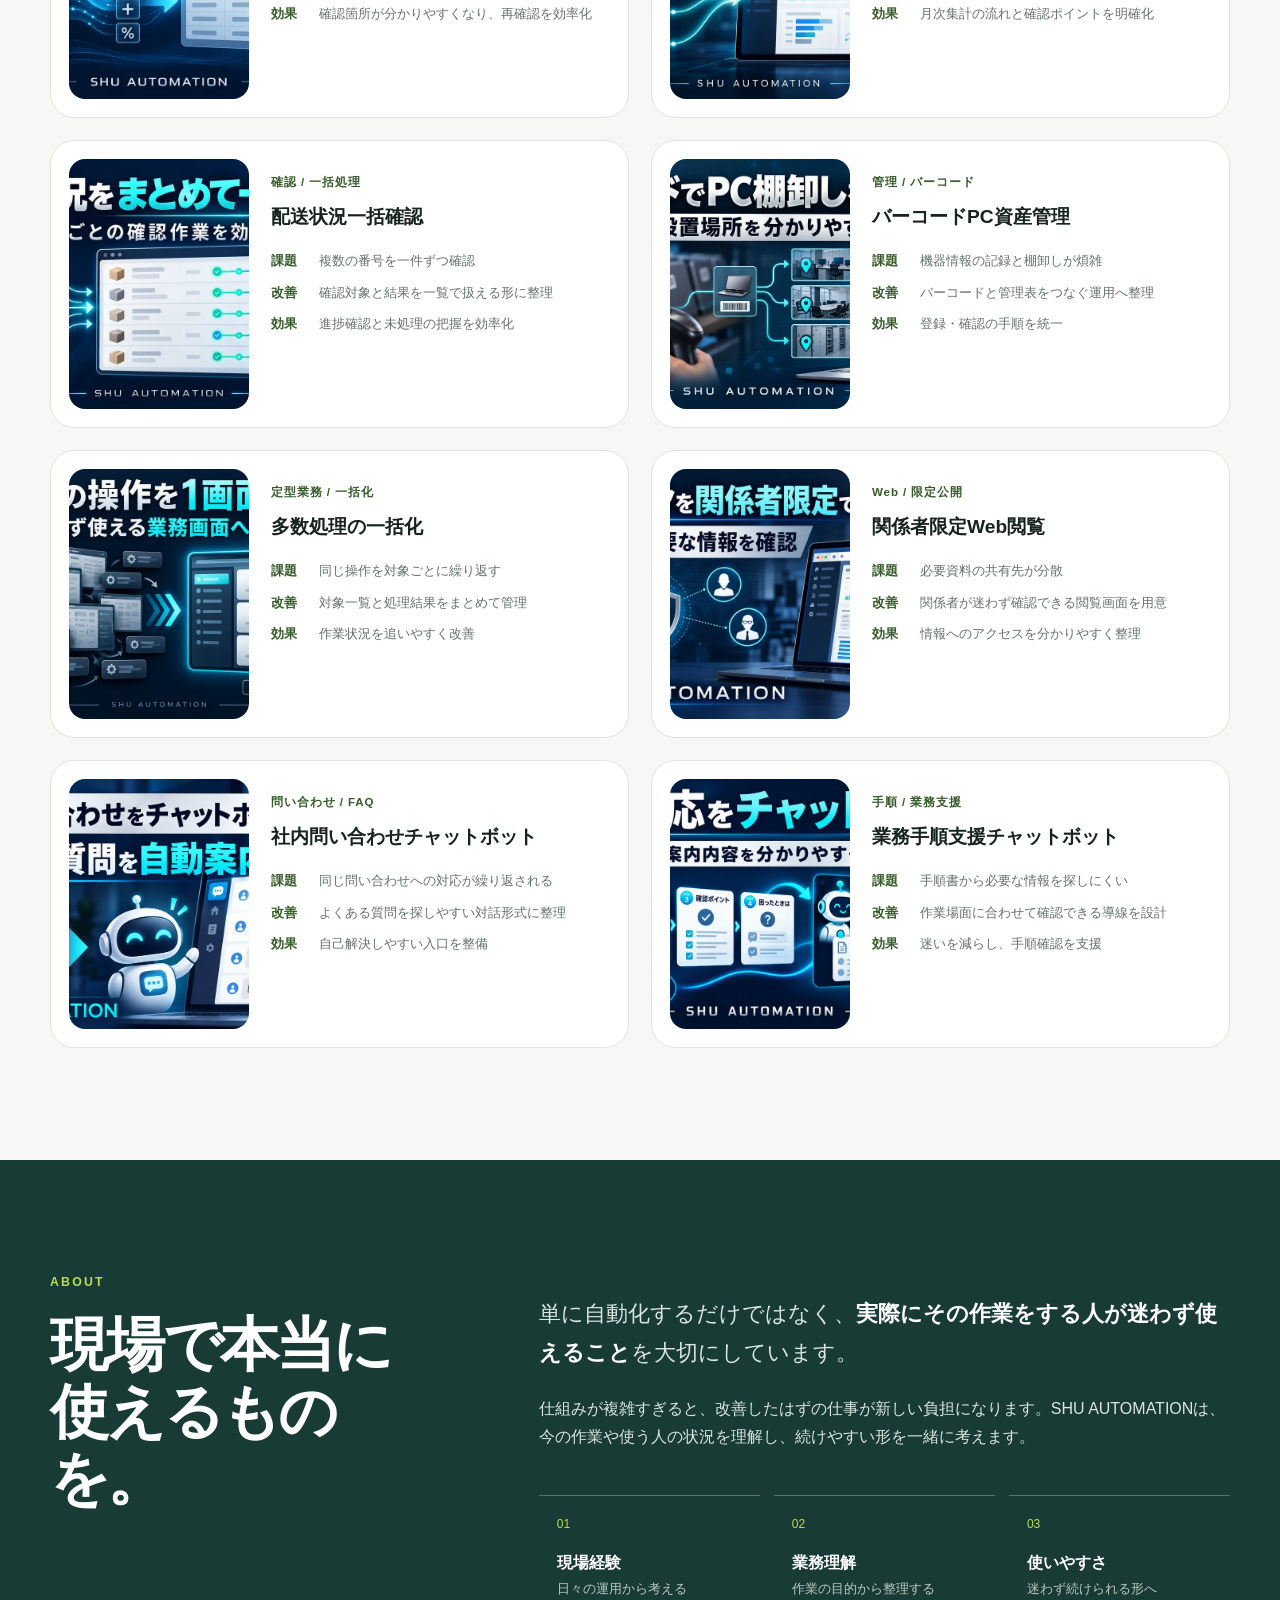
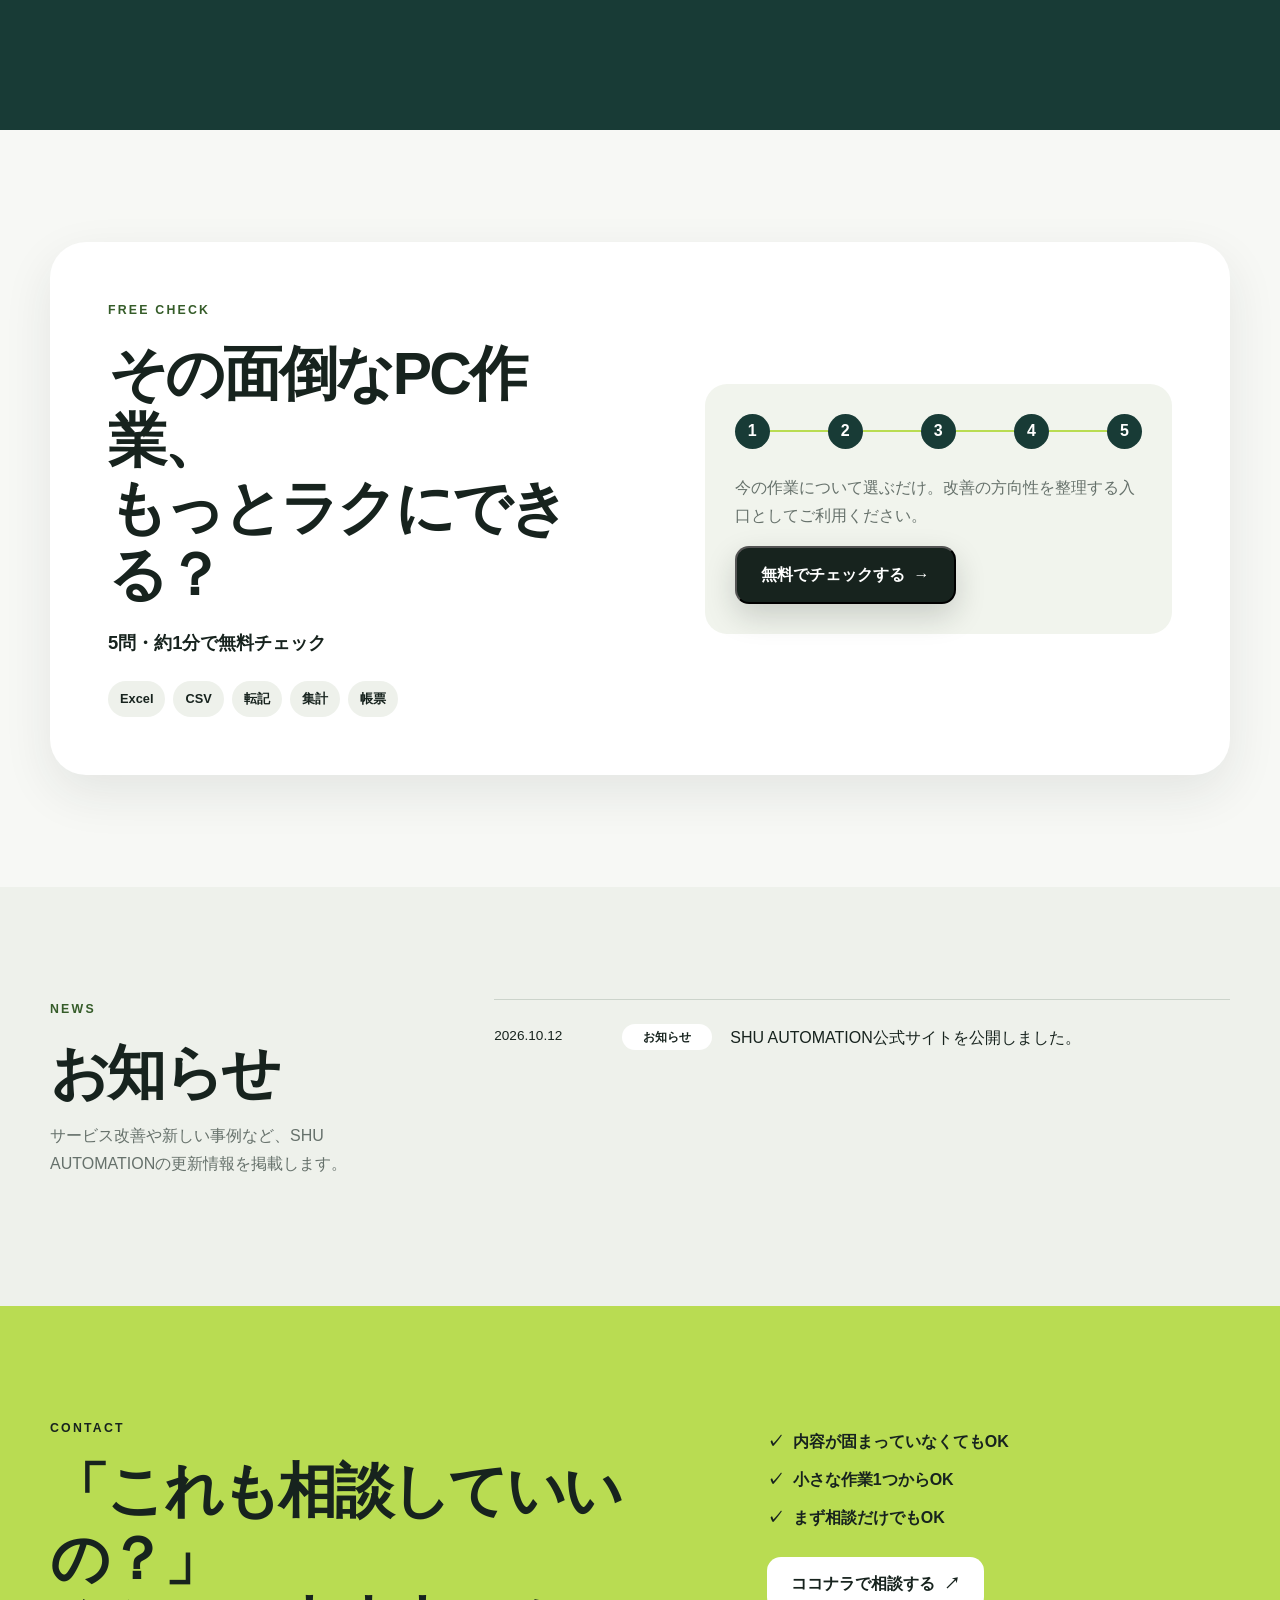
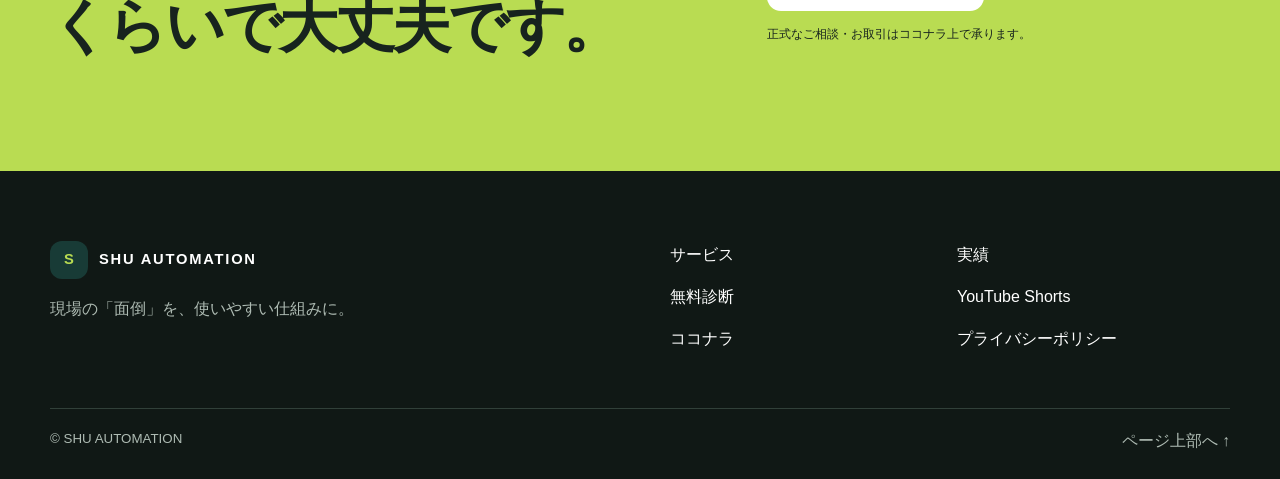
==== commit de4f8555: "Keep Akaogi attached to diagnosis CTA" ====
--- a/index.html
+++ b/index.html
@@ -16,12 +16,12 @@
   <link rel="icon" href="assets/favicon.svg" type="image/svg+xml">
   <link rel="stylesheet" href="styles/styles.css">
   <link rel="stylesheet" href="styles/shorts.css">
-  <link rel="stylesheet" href="styles/diagnosis.css?v=akaogi-v5">
+  <link rel="stylesheet" href="styles/diagnosis.css?v=akaogi-v6">
   <script src="scripts/config.js" defer></script>
   <script src="scripts/analytics.js" defer></script>
   <script src="scripts/main.js" defer></script>
   <script src="scripts/diagnosis-logic.js" defer></script>
-  <script src="scripts/diagnosis.js?v=akaogi-v5" defer></script>
+  <script src="scripts/diagnosis.js?v=akaogi-v6" defer></script>
 </head>
 <body>
   <a class="skip-link" href="#main">本文へ移動</a>
@@ -193,7 +193,9 @@
   <aside class="diagnosis-launcher" data-diagnosis-launcher aria-label="無料診断のご案内">
     <div class="akaogi-bubble">まずは5問！</div>
     <button class="akaogi-placeholder" type="button" data-open-diagnosis aria-label="無料診断を開く">
-      <img src="images/akaogi-guide-cutout-v2.webp" alt="両手で無料診断を指し示す案内役" width="560" height="700">
+      <span class="akaogi-figure" aria-hidden="true">
+        <img src="images/akaogi-guide-cutout-v2.webp" alt="" width="560" height="700">
+      </span>
       <span class="launcher-label">💬 無料診断はこちら</span>
     </button>
   </aside>
--- a/styles/diagnosis.css
+++ b/styles/diagnosis.css
@@ -32,3 +32,111 @@
 @media(max-width:360px){.diagnosis-launcher .akaogi-placeholder,.diagnosis-launcher.is-compact .akaogi-placeholder{width:150px}.diagnosis-launcher .akaogi-placeholder img,.diagnosis-launcher.is-compact .akaogi-placeholder img{width:58px}.diagnosis-launcher .akaogi-placeholder .launcher-label,.diagnosis-launcher.is-compact .akaogi-placeholder .launcher-label{min-width:144px;padding:8px;font-size:.67rem}}
 @media(prefers-reduced-motion:reduce){.diagnosis-launcher{transition:none}}
 @media(max-width:620px){.hero h1{font-size:clamp(2rem,9.3vw,2.4rem);letter-spacing:-.055em}.hero h1 span{display:inline-block}}
+
+/* v6: Akaogi and the diagnosis CTA are one inseparable vertical widget.
+   The figure viewport trims only the lower torso so both fingertips sit
+   immediately above the CTA; collision avoidance moves the parent aside. */
+.diagnosis-launcher,
+.diagnosis-launcher.is-compact{
+  display:flex;
+  flex-direction:column;
+  align-items:center;
+  justify-content:flex-end;
+  width:176px;
+}
+.diagnosis-launcher .akaogi-bubble{
+  align-self:center;
+  margin:0 0 2px;
+}
+.diagnosis-launcher .akaogi-placeholder,
+.diagnosis-launcher.is-compact .akaogi-placeholder{
+  display:flex;
+  width:176px;
+  min-height:0;
+  margin:0;
+  padding:0;
+  flex-direction:column;
+  align-items:center;
+  justify-content:flex-end;
+  gap:0;
+  overflow:visible;
+  border:0;
+  border-radius:0;
+  background:transparent;
+  box-shadow:none;
+}
+.diagnosis-launcher .akaogi-figure,
+.diagnosis-launcher.is-compact .akaogi-figure{
+  position:relative;
+  z-index:1;
+  display:block;
+  width:96px;
+  height:84px;
+  margin:0 auto -1px;
+  overflow:hidden;
+  pointer-events:none;
+}
+.diagnosis-launcher .akaogi-figure img,
+.diagnosis-launcher.is-compact .akaogi-figure img{
+  display:block;
+  width:100%;
+  height:auto;
+  margin:0;
+  object-fit:contain;
+  filter:drop-shadow(0 7px 10px rgba(23,35,30,.2));
+}
+.diagnosis-launcher .akaogi-placeholder .launcher-label,
+.diagnosis-launcher.is-compact .akaogi-placeholder .launcher-label{
+  position:relative;
+  z-index:2;
+  display:flex;
+  align-items:center;
+  justify-content:center;
+  min-width:158px;
+  min-height:42px;
+  margin:0;
+  padding:9px 13px;
+  border-radius:999px;
+  background:var(--ink);
+  color:#fff;
+  box-shadow:0 9px 22px rgba(23,35,30,.22);
+  font-size:.74rem;
+  font-weight:850;
+  white-space:nowrap;
+}
+
+@media(max-width:620px){
+  .diagnosis-launcher,
+  .diagnosis-launcher.is-compact{
+    width:clamp(150px,42vw,170px);
+  }
+  .diagnosis-launcher .akaogi-bubble{
+    margin:0 0 1px;
+  }
+  .diagnosis-launcher .akaogi-placeholder,
+  .diagnosis-launcher.is-compact .akaogi-placeholder{
+    width:100%;
+  }
+  .diagnosis-launcher .akaogi-figure,
+  .diagnosis-launcher.is-compact .akaogi-figure{
+    width:64px;
+    height:58px;
+    margin-bottom:-1px;
+  }
+  .diagnosis-launcher .akaogi-placeholder .launcher-label,
+  .diagnosis-launcher.is-compact .akaogi-placeholder .launcher-label{
+    min-width:150px;
+    min-height:40px;
+    padding:8px 10px;
+    font-size:.7rem;
+  }
+}
+
+@media(max-width:360px){
+  .diagnosis-launcher,
+  .diagnosis-launcher.is-compact{width:150px}
+  .diagnosis-launcher .akaogi-figure,
+  .diagnosis-launcher.is-compact .akaogi-figure{width:60px;height:55px}
+  .diagnosis-launcher .akaogi-placeholder .launcher-label,
+  .diagnosis-launcher.is-compact .akaogi-placeholder .launcher-label{min-width:144px}
+}
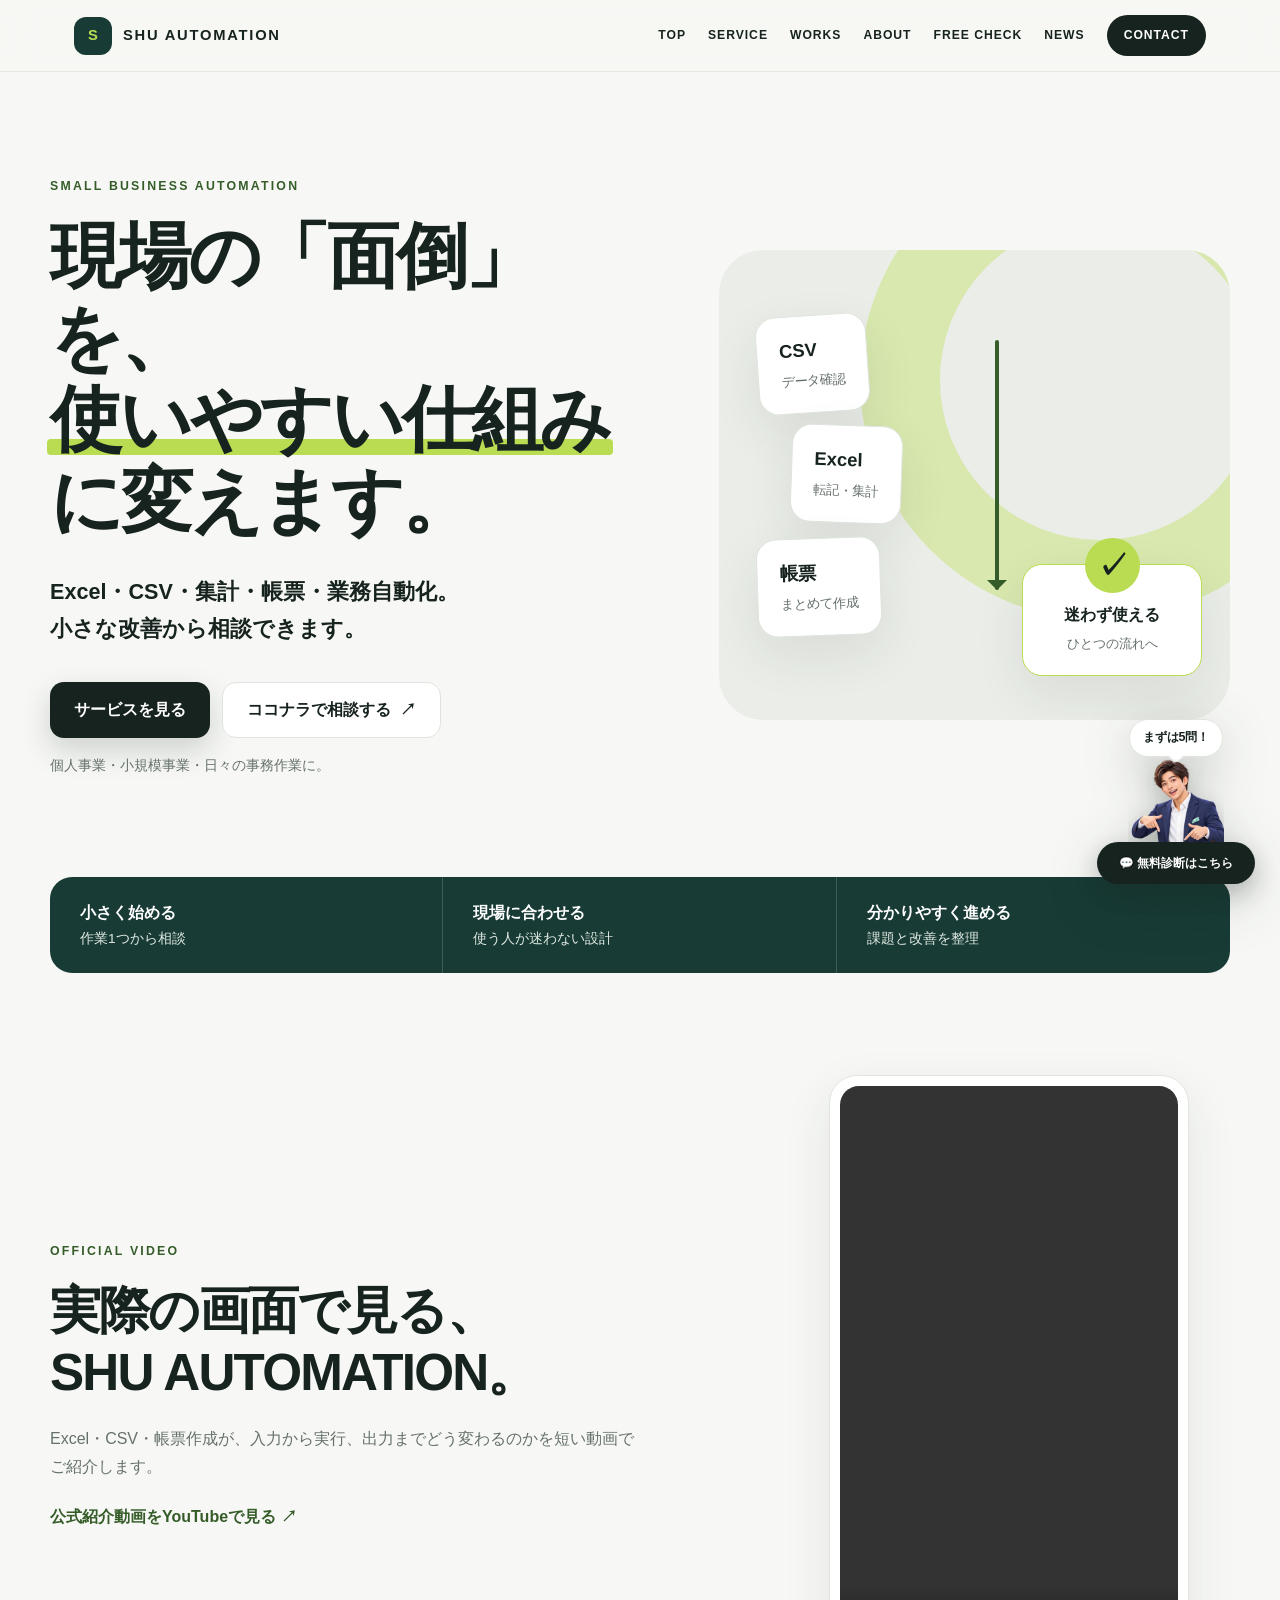
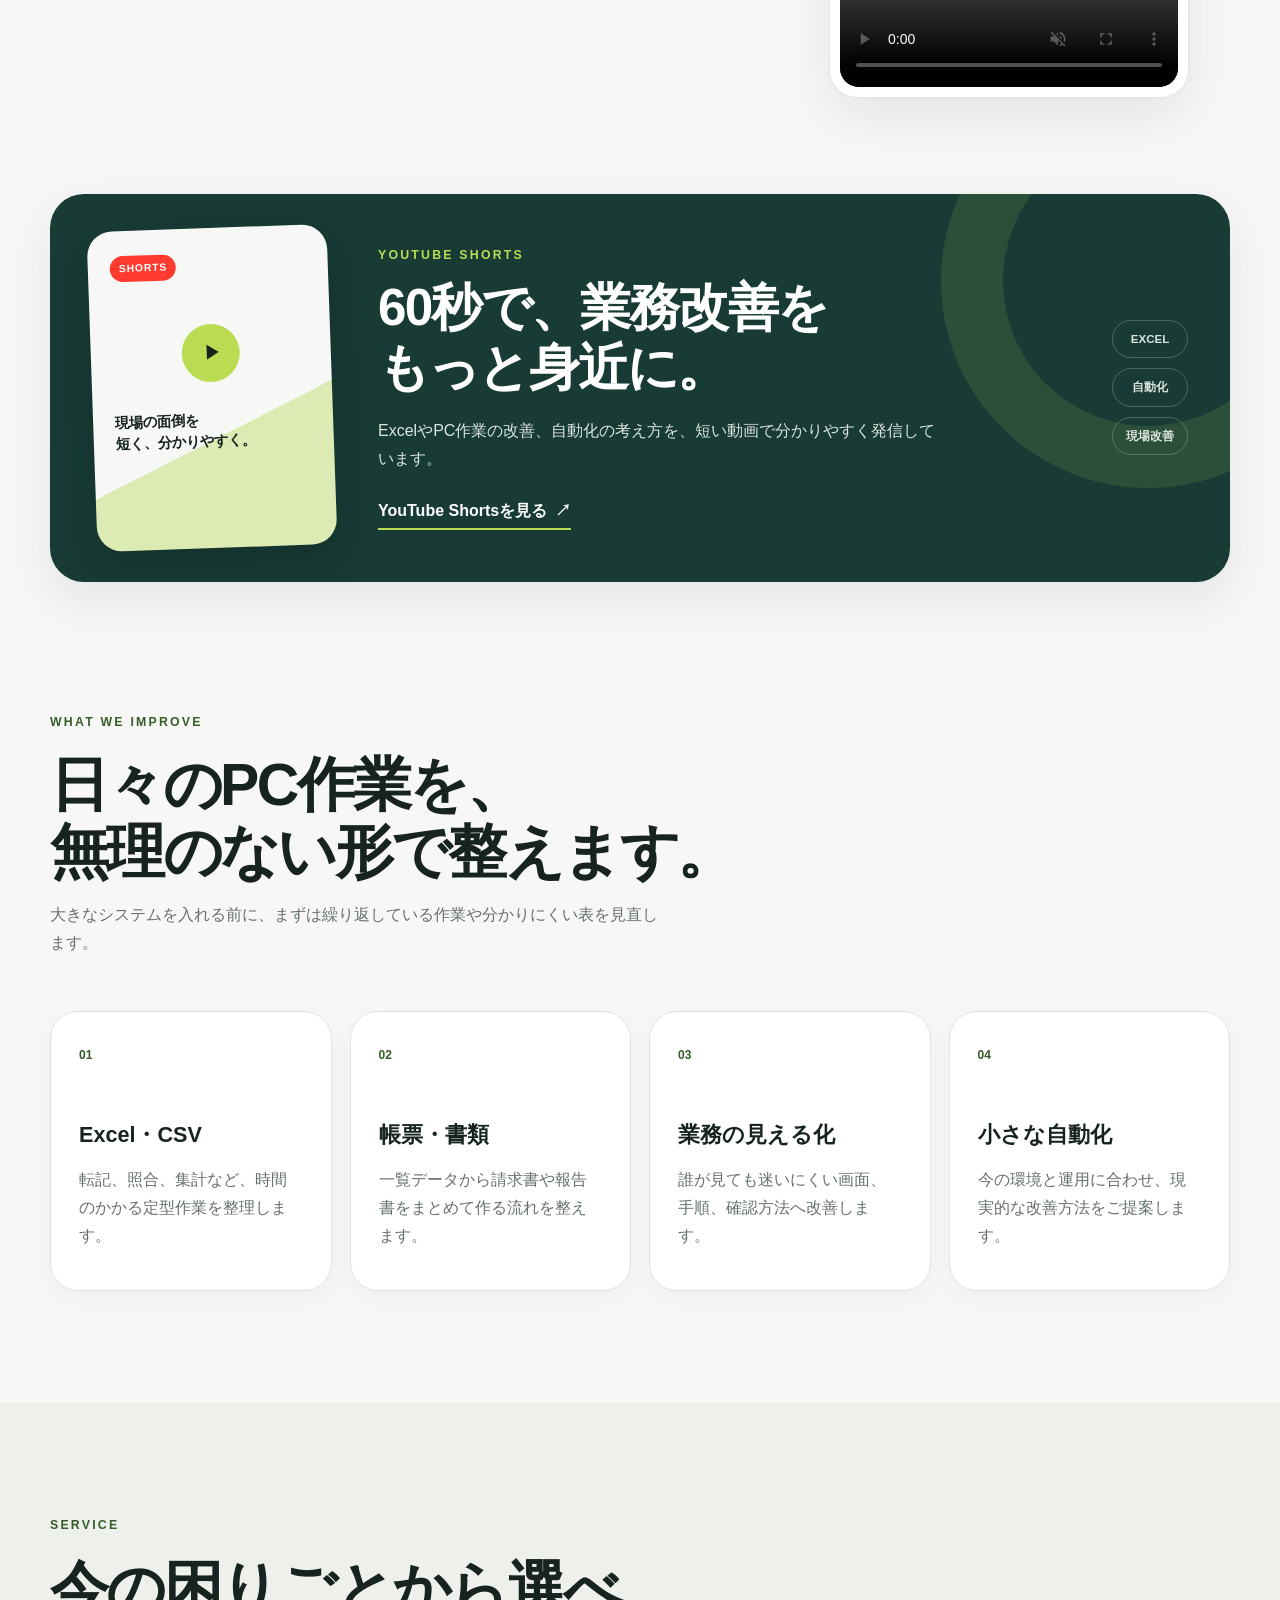
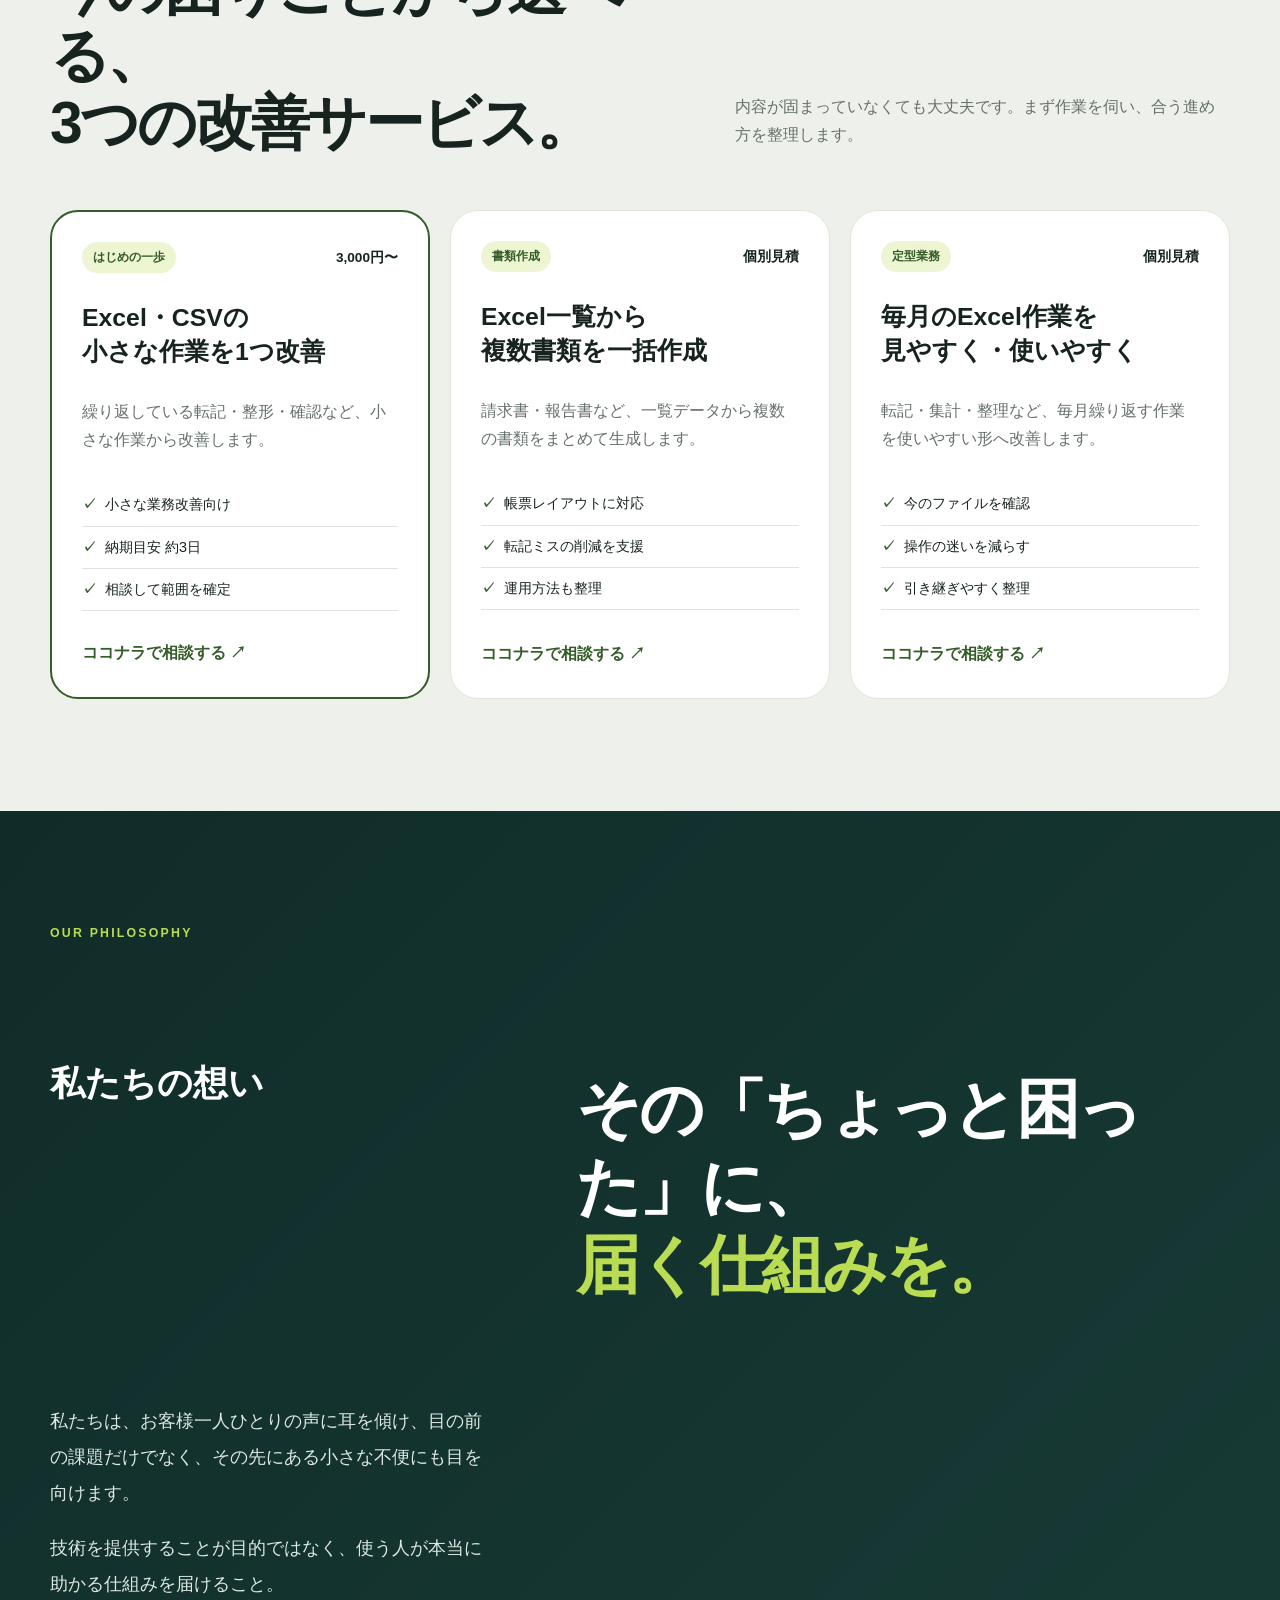
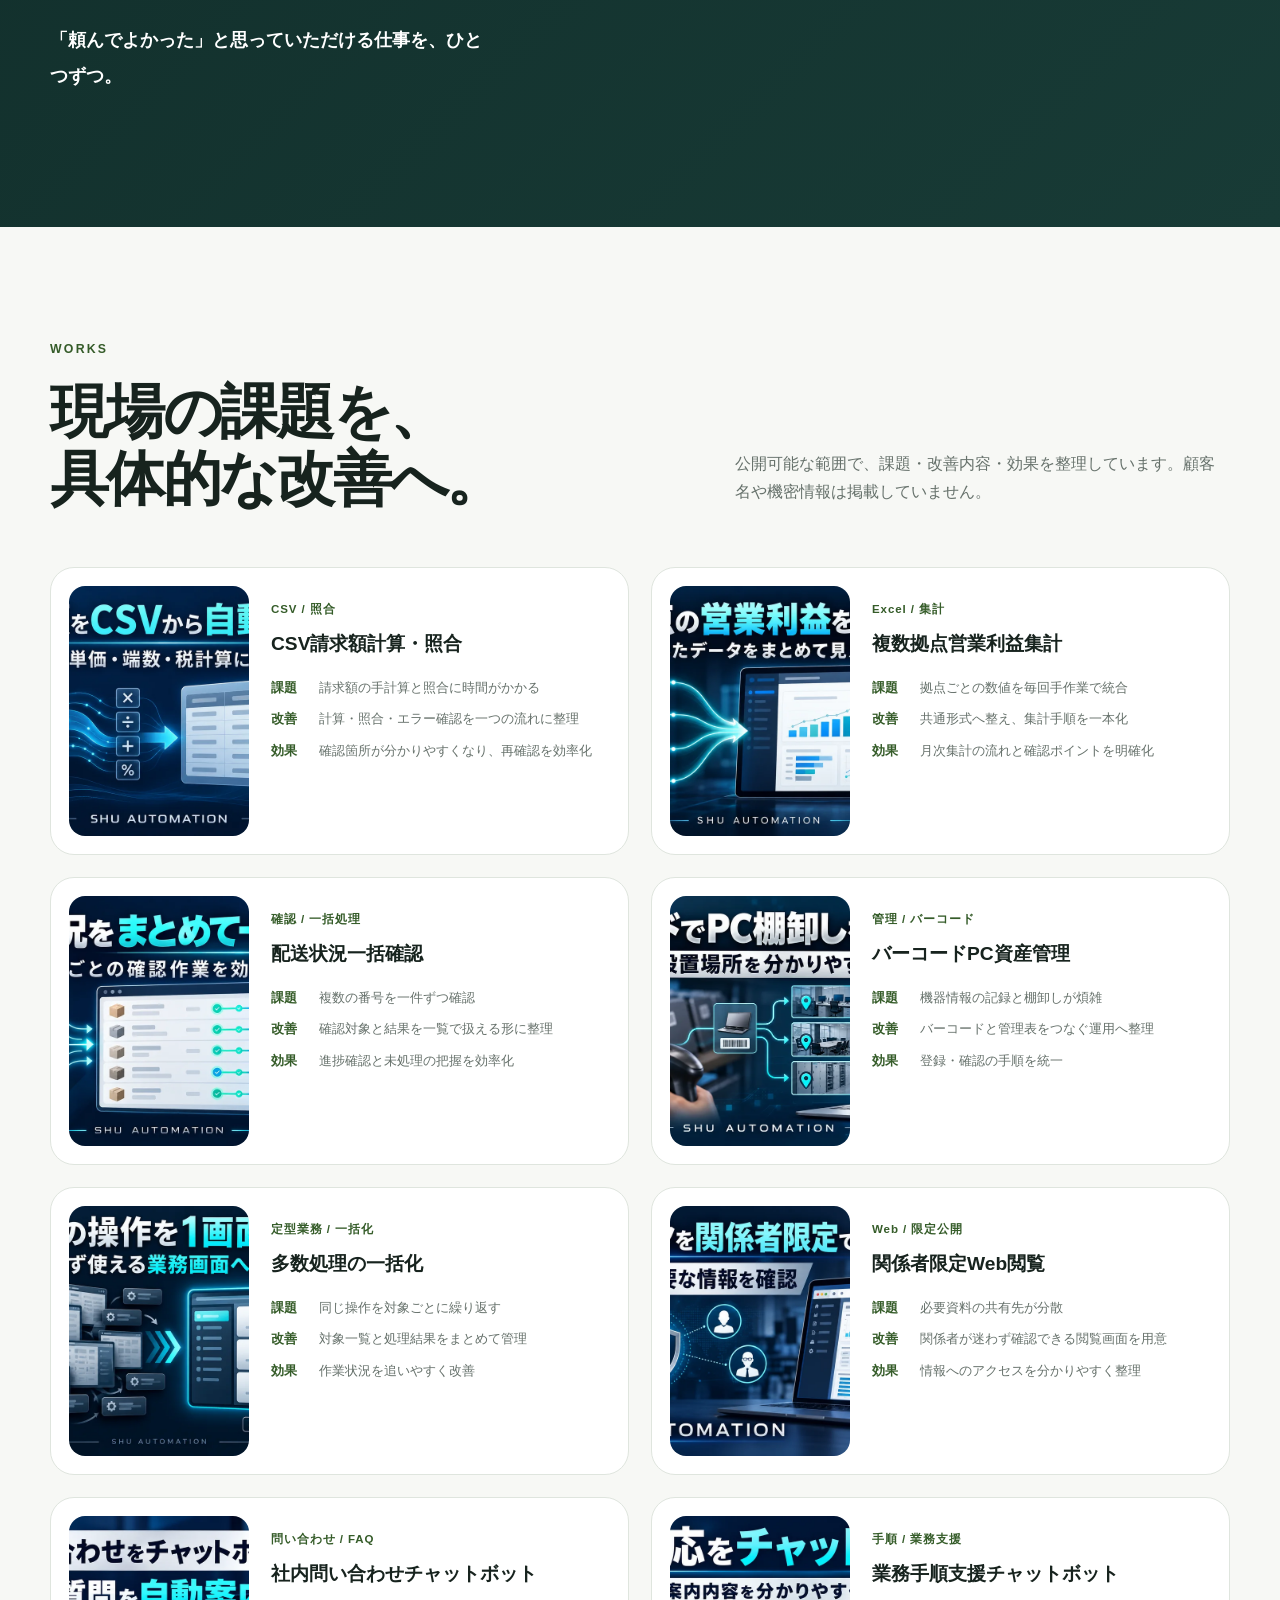
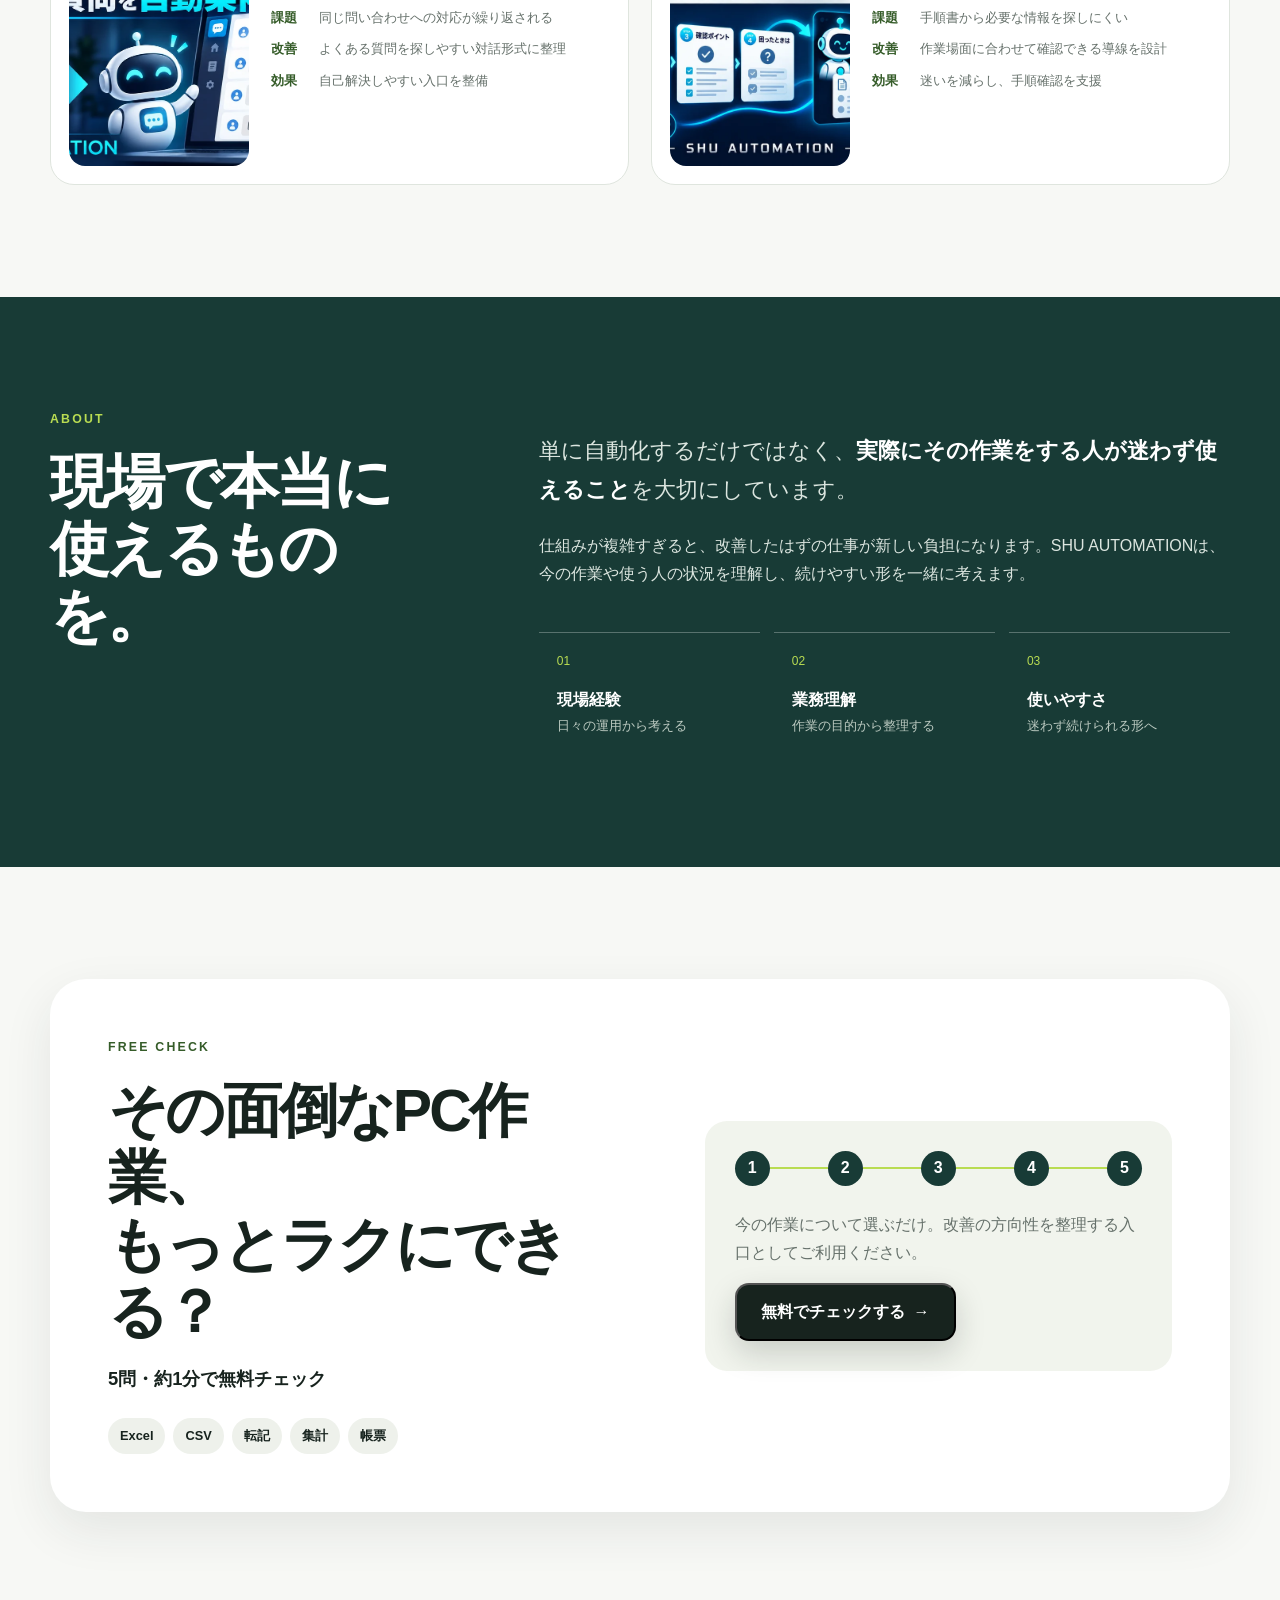
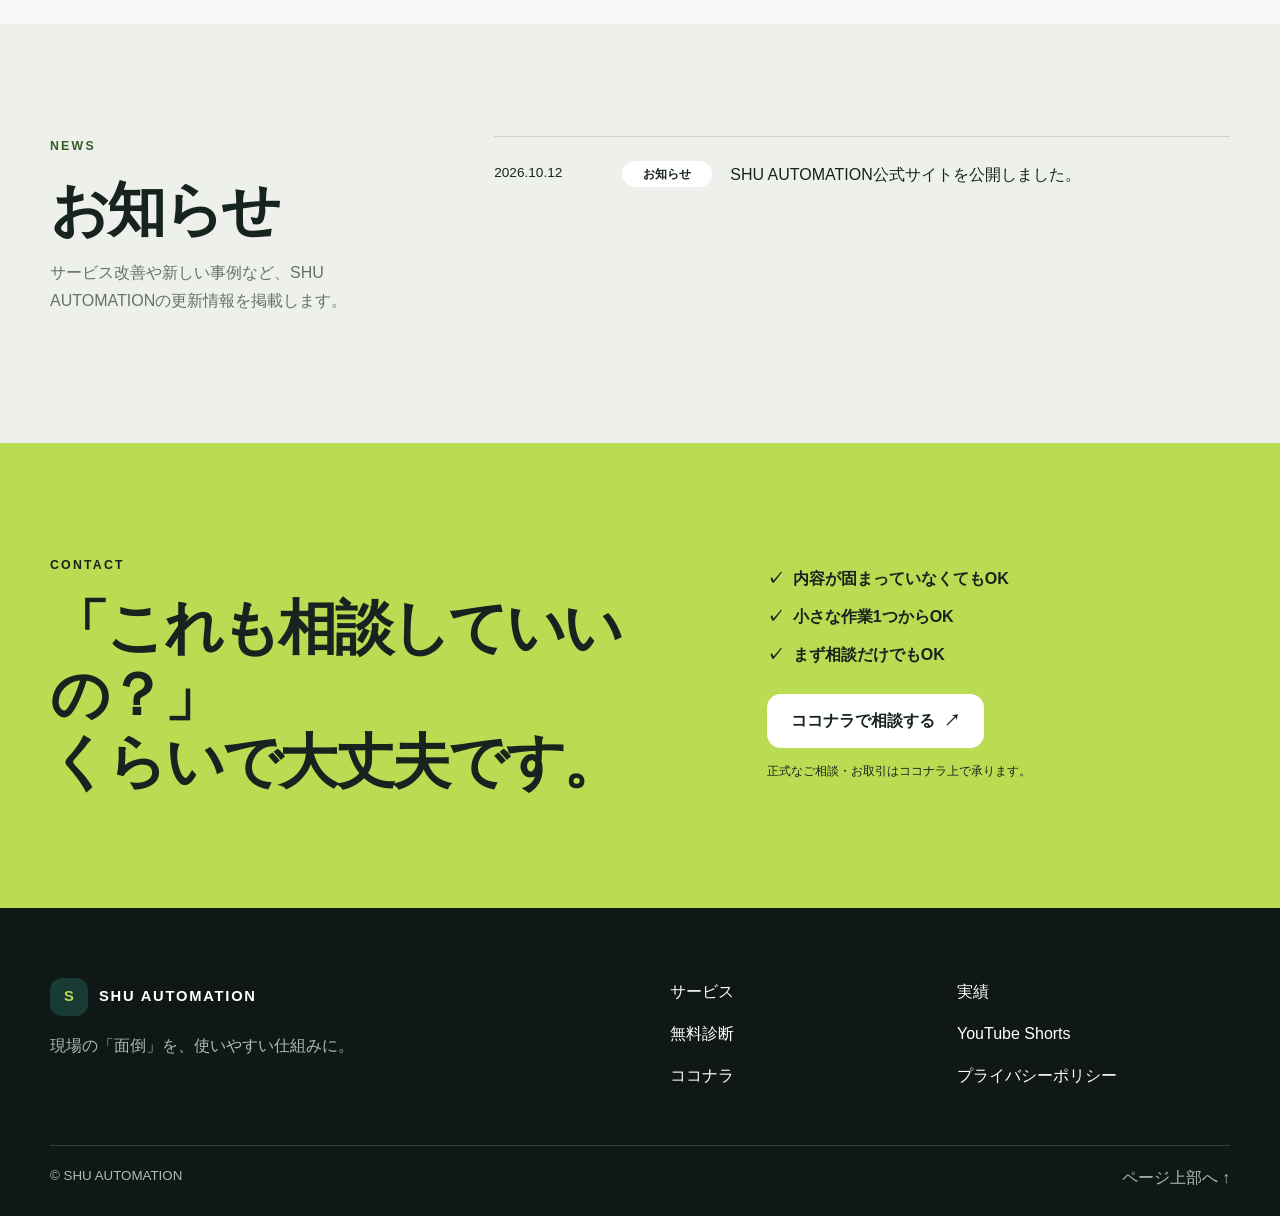
==== commit 0140d4ef: "Add official launch video section" ====
--- a/index.html
+++ b/index.html
@@ -17,6 +17,7 @@
   <link rel="stylesheet" href="styles/styles.css">
   <link rel="stylesheet" href="styles/shorts.css">
   <link rel="stylesheet" href="styles/diagnosis.css?v=akaogi-v6">
+  <link rel="stylesheet" href="styles/launch-video.css?v=company-launch-202610">
   <script src="scripts/config.js" defer></script>
   <script src="scripts/analytics.js" defer></script>
   <script src="scripts/main.js" defer></script>
@@ -70,6 +71,21 @@
       <div><strong>分かりやすく進める</strong><span>課題と改善を整理</span></div>
     </section>
 
+    <section class="launch-video section-shell" aria-labelledby="launch-video-title">
+      <div class="launch-video-copy">
+        <p class="eyebrow">OFFICIAL VIDEO</p>
+        <h2 id="launch-video-title">実際の画面で見る、<br>SHU AUTOMATION。</h2>
+        <p>Excel・CSV・帳票作成が、入力から実行、出力までどう変わるのかを短い動画でご紹介します。</p>
+        <a class="text-link external-link" href="https://youtu.be/k5v1iYhwC0g">公式紹介動画をYouTubeで見る <span aria-hidden="true">↗</span></a>
+      </div>
+      <div class="launch-video-frame">
+        <video controls muted playsinline preload="metadata" aria-label="SHU AUTOMATION公式サイト紹介動画">
+          <source src="media/shu-automation-site-pr-revision4.mp4" type="video/mp4">
+          お使いのブラウザでは動画を再生できません。
+        </video>
+      </div>
+    </section>
+
     <section class="shorts-section section-shell" aria-labelledby="shorts-title">
       <a class="shorts-card external-link" data-link="youtube" href="https://www.youtube.com/@shu_automation/shorts">
         <div class="shorts-visual" aria-hidden="true">
--- a/styles/launch-video.css
+++ b/styles/launch-video.css
@@ -0,0 +1,55 @@
+.launch-video {
+  padding: 72px 0 42px;
+  display: grid;
+  grid-template-columns: minmax(0, .72fr) minmax(280px, .48fr);
+  gap: clamp(28px, 6vw, 76px);
+  align-items: center;
+}
+
+.launch-video-copy h2 {
+  margin: 0;
+  font-size: clamp(2rem, 4vw, 3.45rem);
+  line-height: 1.2;
+  letter-spacing: -.035em;
+}
+
+.launch-video-copy > p:not(.eyebrow) {
+  color: var(--muted);
+  max-width: 600px;
+  margin: 22px 0;
+}
+
+.launch-video-frame {
+  justify-self: center;
+  width: min(100%, 360px);
+  padding: 10px;
+  border: 1px solid var(--line);
+  border-radius: 28px;
+  background: #fff;
+  box-shadow: var(--shadow);
+}
+
+.launch-video-frame video {
+  display: block;
+  width: 100%;
+  aspect-ratio: 9 / 16;
+  object-fit: cover;
+  border-radius: 19px;
+  background: #e9eee7;
+}
+
+@media (max-width: 720px) {
+  .launch-video {
+    padding: 52px 0 30px;
+    grid-template-columns: 1fr;
+    gap: 26px;
+  }
+
+  .launch-video-frame {
+    width: min(88vw, 340px);
+  }
+
+  .launch-video-copy h2 {
+    font-size: 2.2rem;
+  }
+}
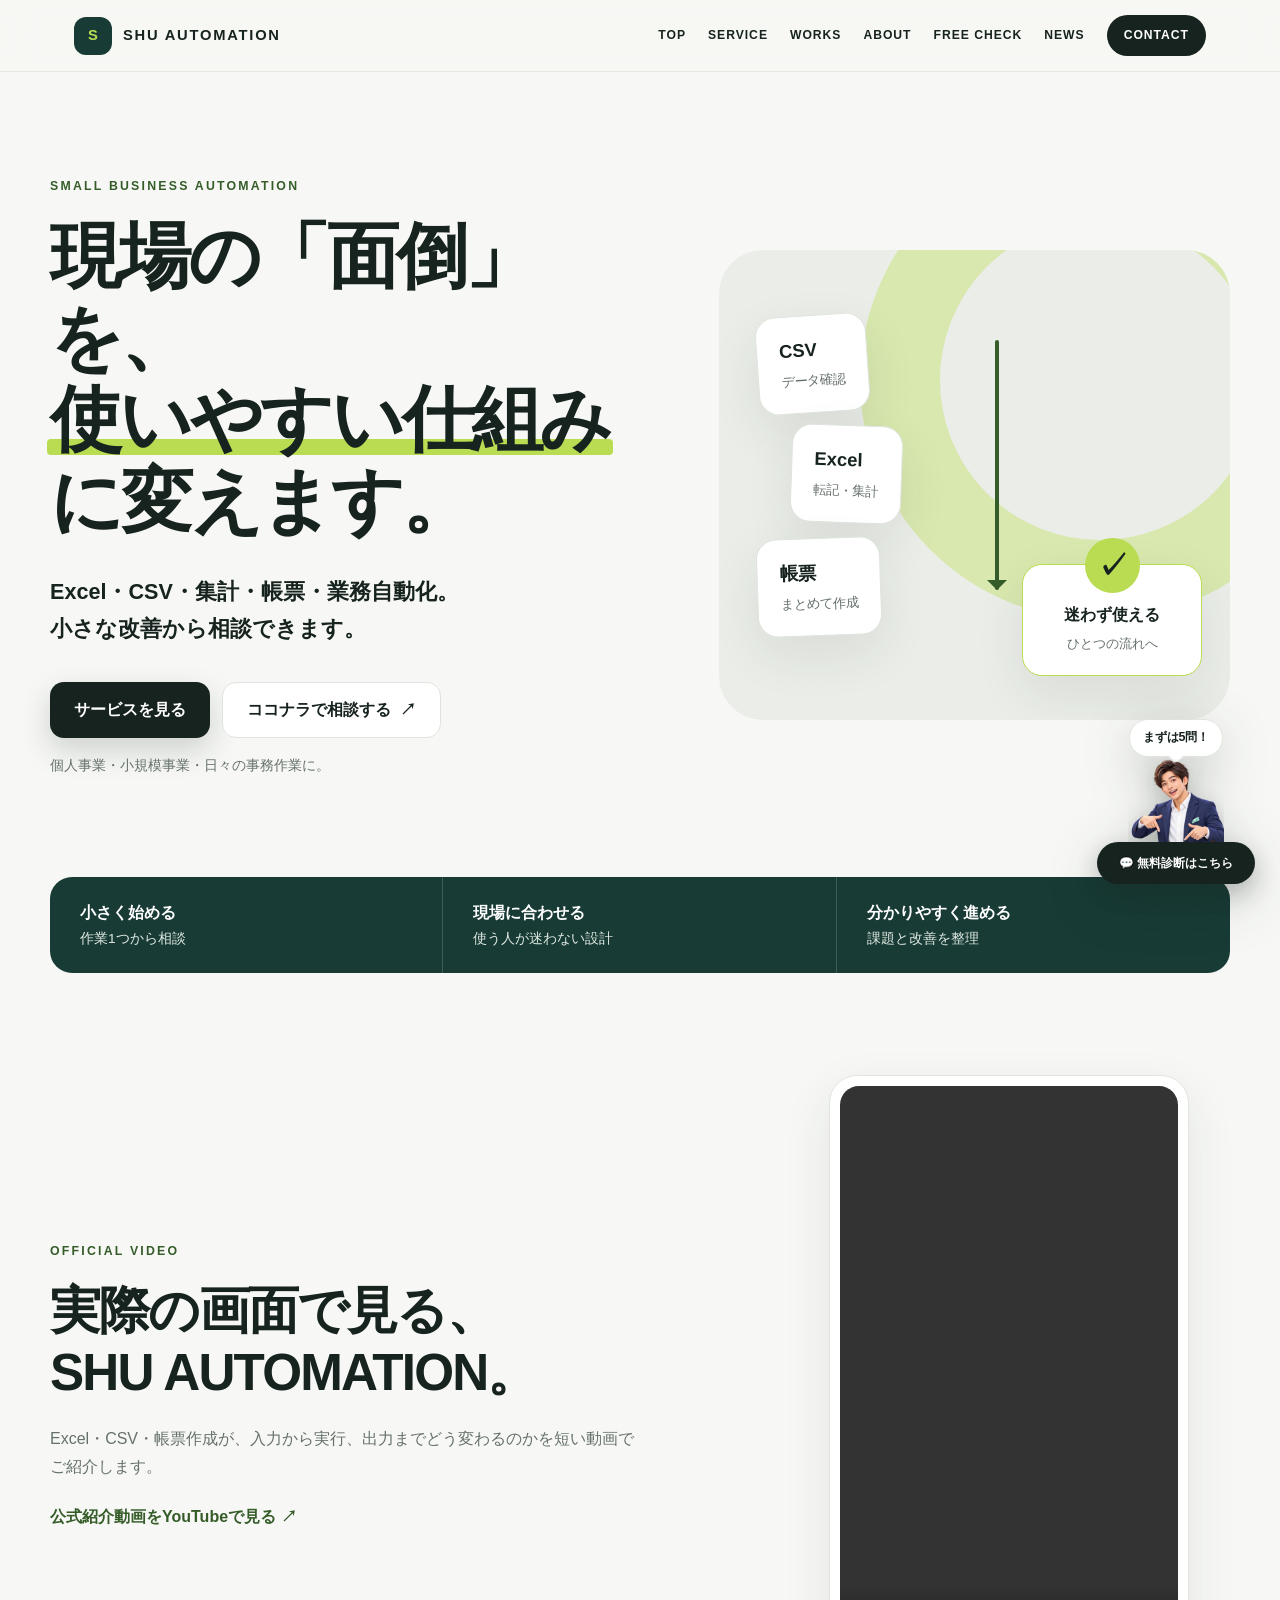
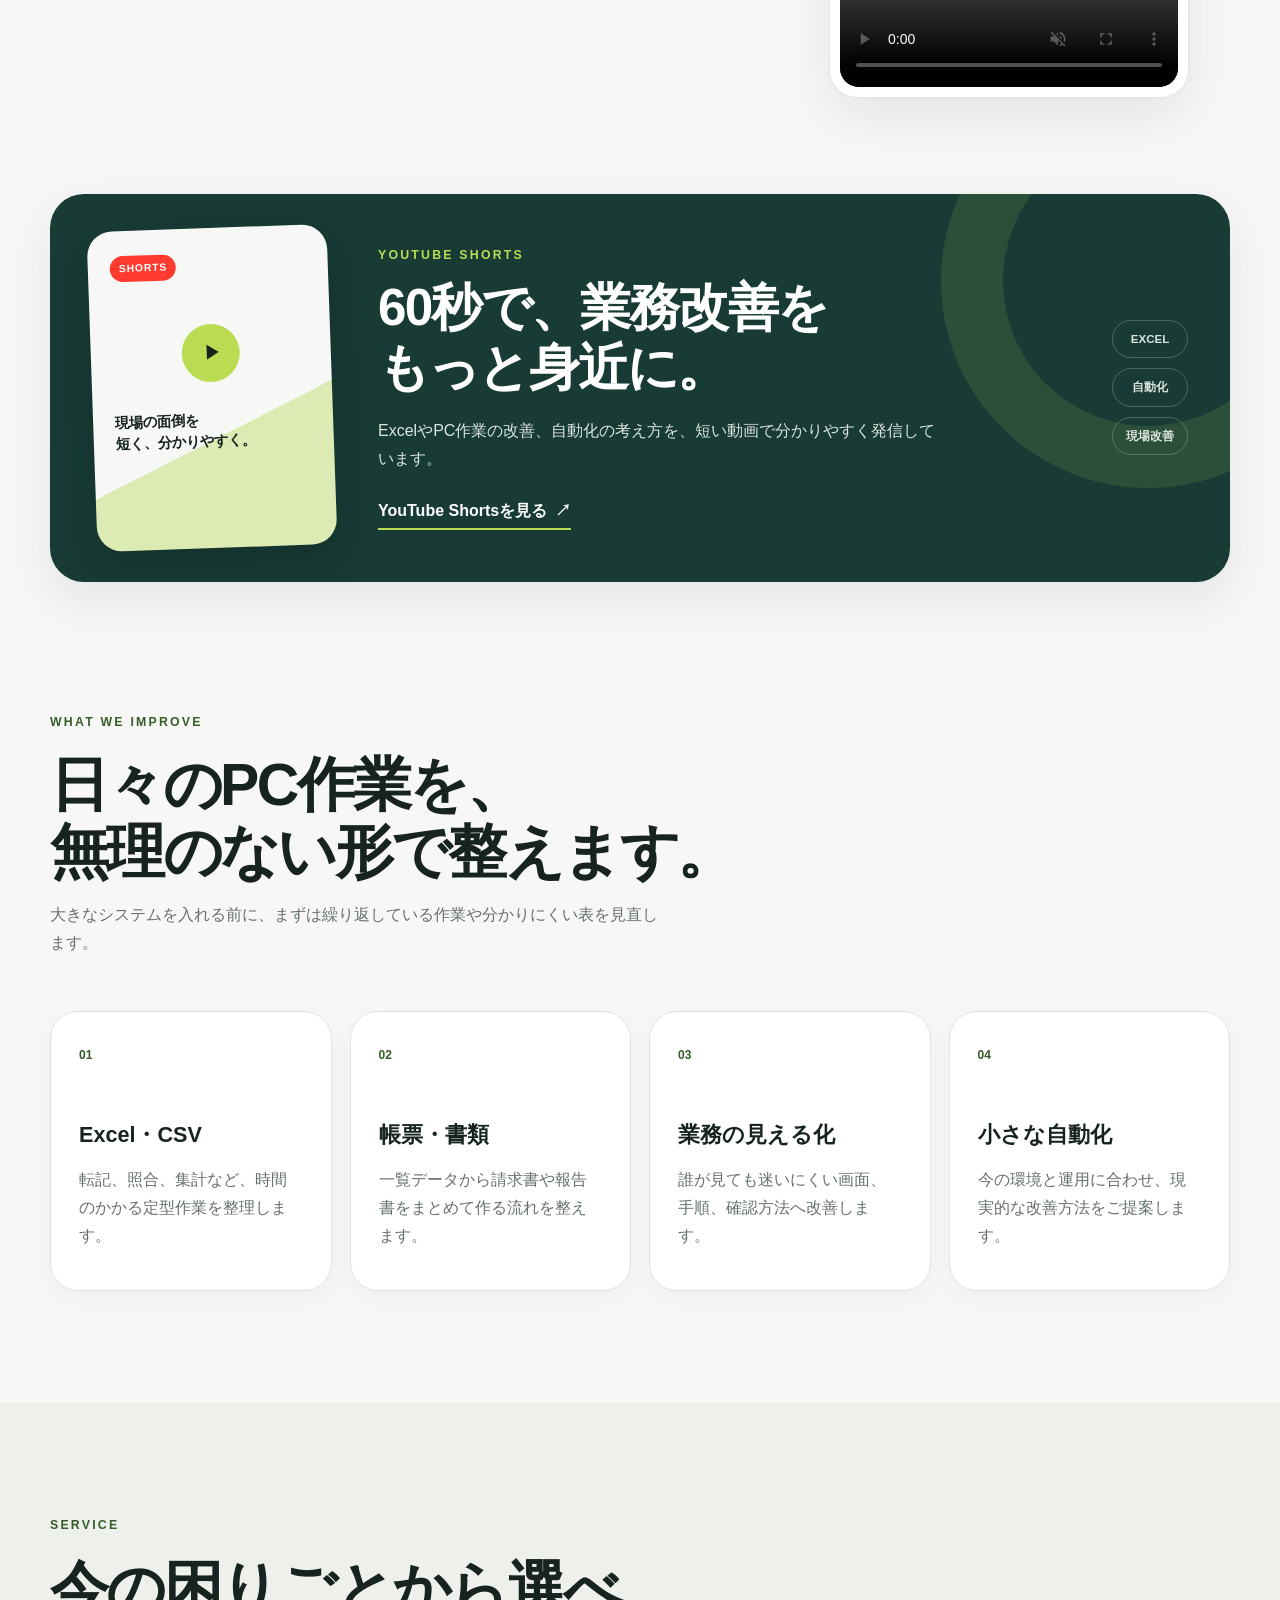
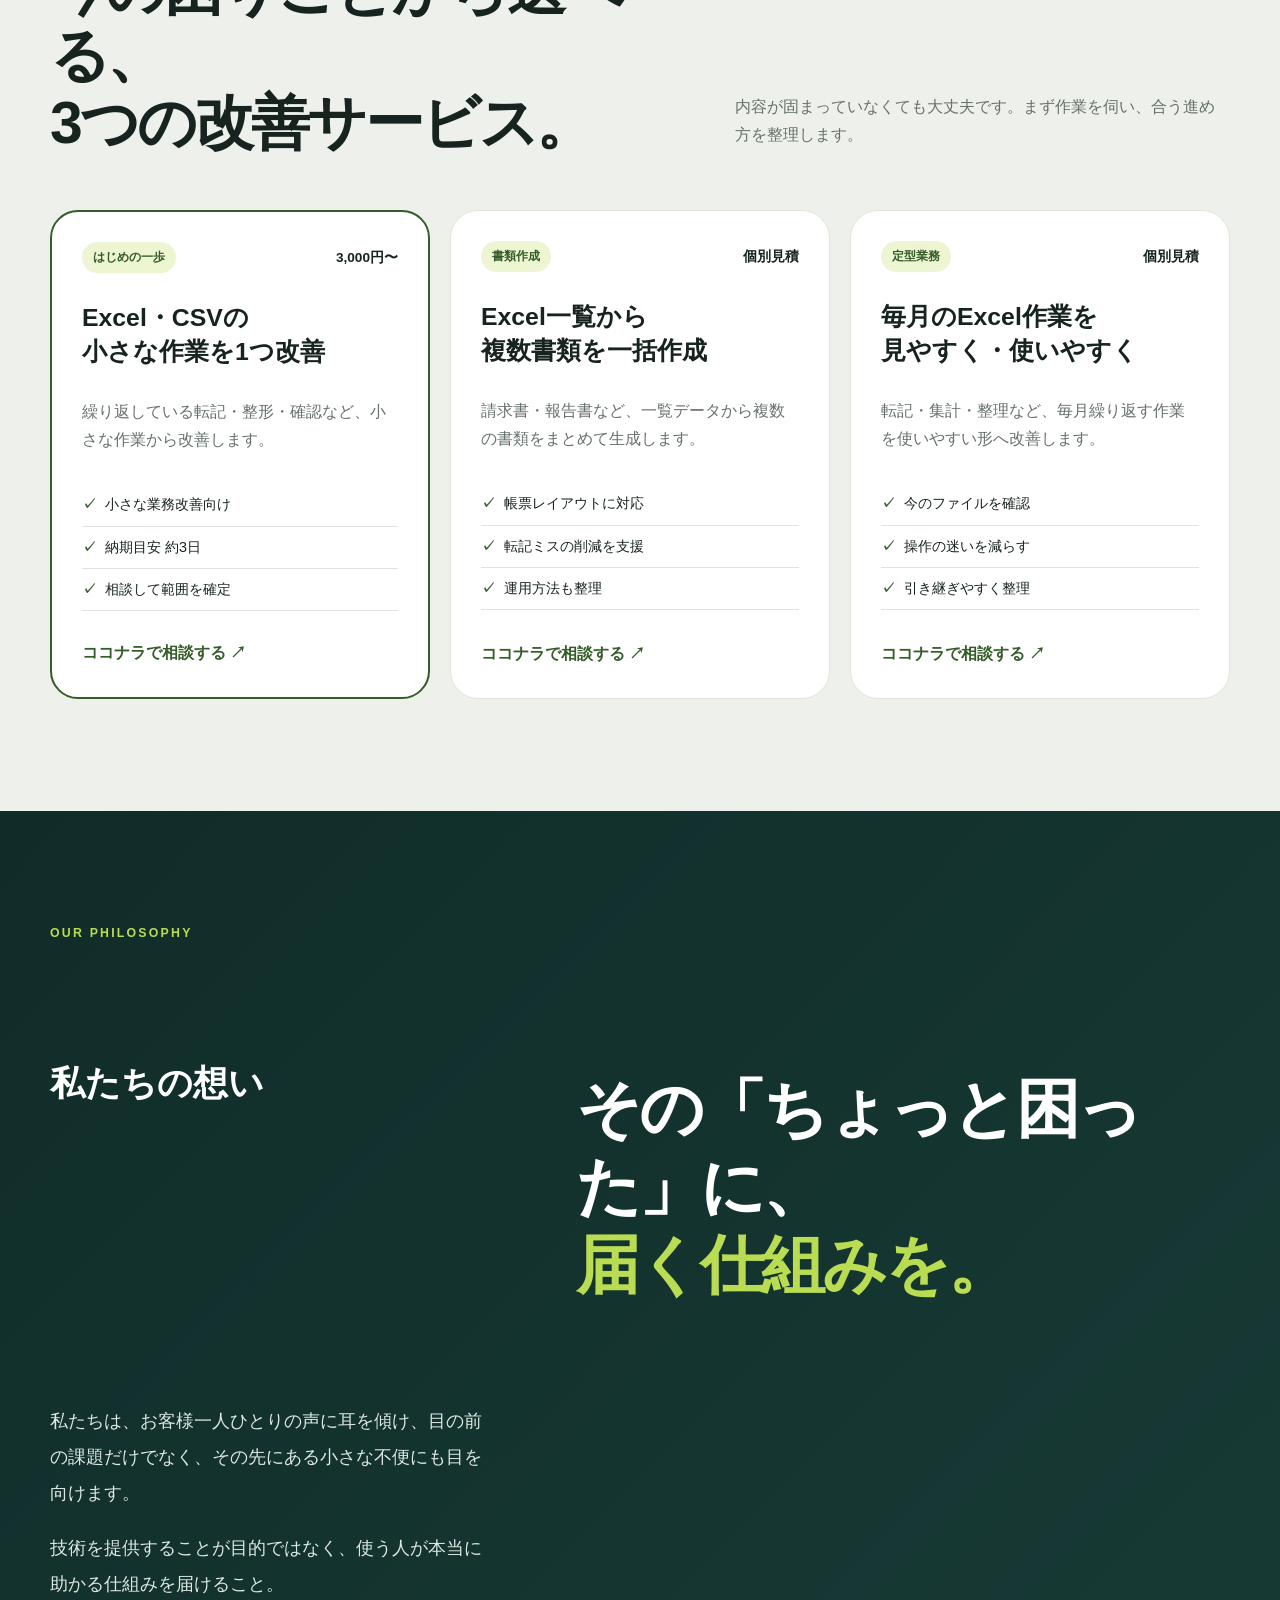
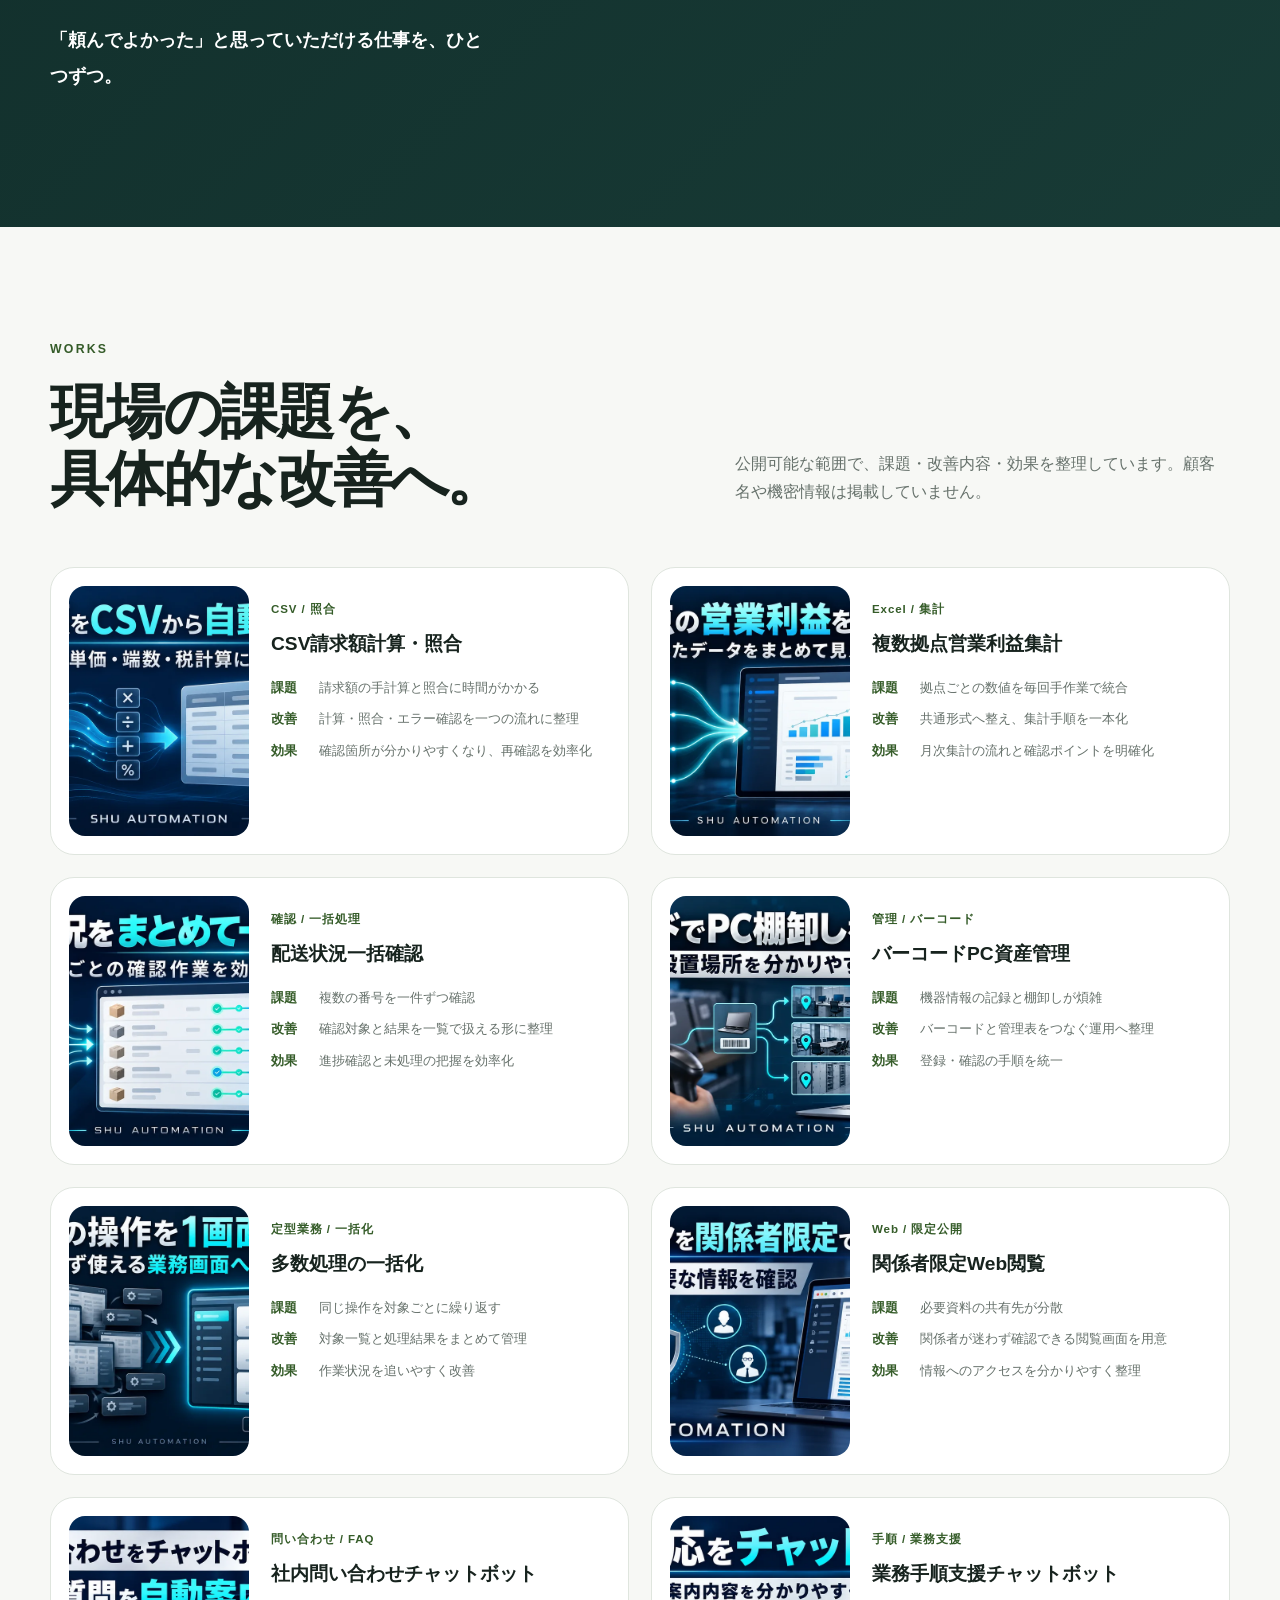
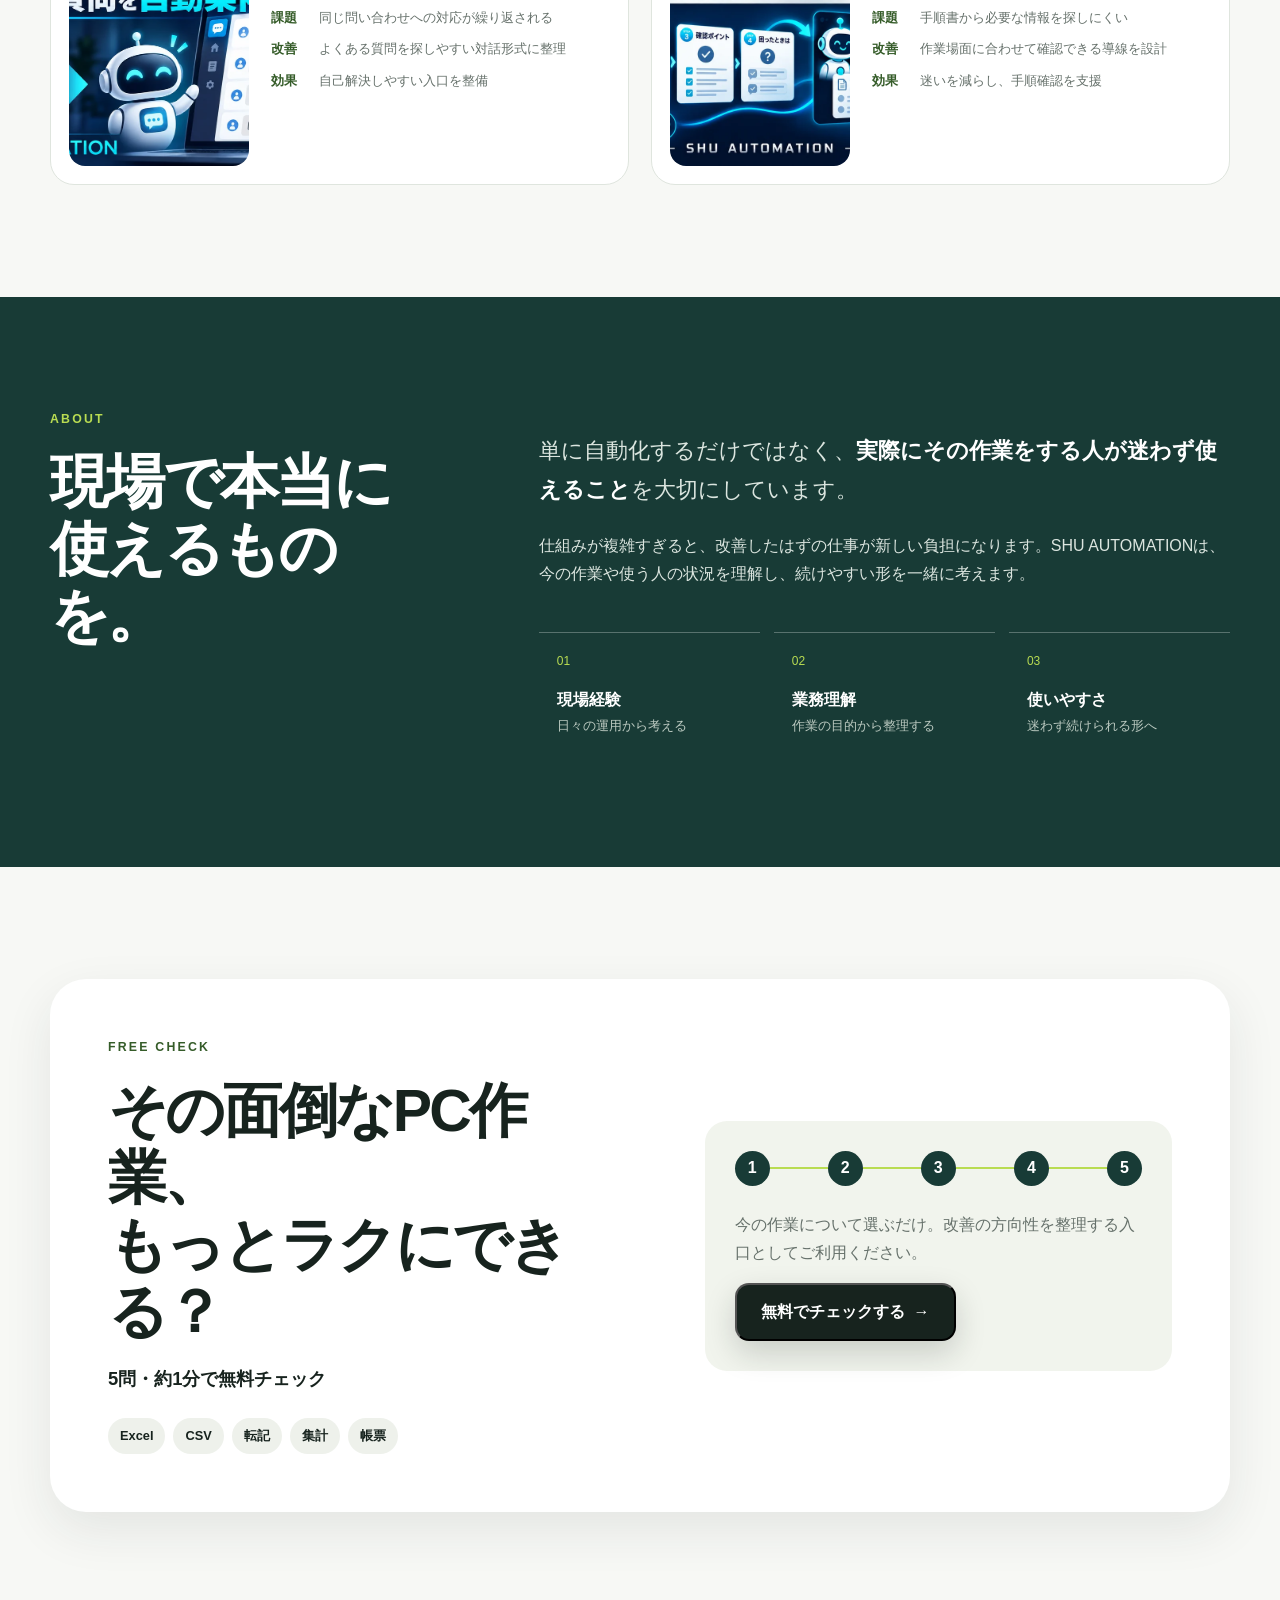
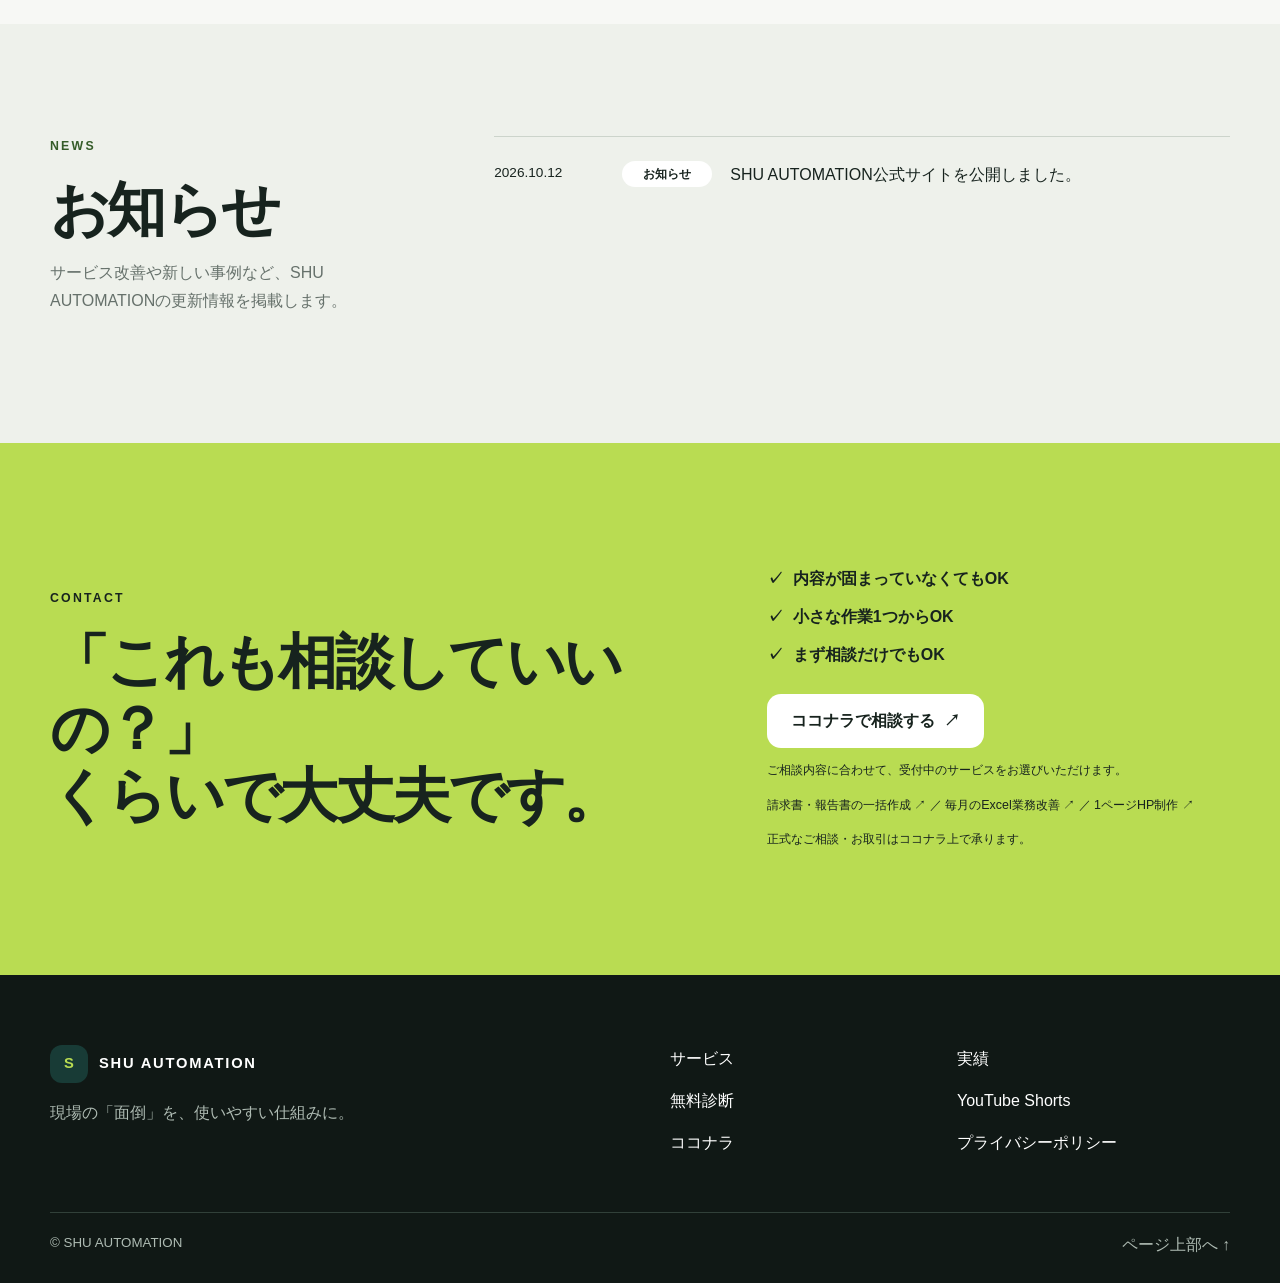
==== commit c0f13ec5: "Route service cards by offering and add active HP and Excel consultation choices" ====
--- a/index.html
+++ b/index.html
@@ -135,14 +135,14 @@
             <h3>Excel一覧から<br>複数書類を一括作成</h3>
             <p>請求書・報告書など、一覧データから複数の書類をまとめて生成します。</p>
             <ul><li>帳票レイアウトに対応</li><li>転記ミスの削減を支援</li><li>運用方法も整理</li></ul>
-            <a class="text-link external-link" data-link="coconala" href="#contact">ココナラで相談する <span aria-hidden="true">↗</span></a>
+            <a class="text-link external-link" data-link="invoice" href="#contact">ココナラで相談する <span aria-hidden="true">↗</span></a>
           </article>
           <article class="service-card">
             <div class="service-top"><span class="pill">定型業務</span><span class="service-price">個別見積</span></div>
             <h3>毎月のExcel作業を<br>見やすく・使いやすく</h3>
             <p>転記・集計・整理など、毎月繰り返す作業を使いやすい形へ改善します。</p>
             <ul><li>今のファイルを確認</li><li>操作の迷いを減らす</li><li>引き継ぎやすく整理</li></ul>
-            <a class="text-link external-link" data-link="coconala" href="#contact">ココナラで相談する <span aria-hidden="true">↗</span></a>
+            <a class="text-link external-link" data-link="excelMonthly" href="#contact">ココナラで相談する <span aria-hidden="true">↗</span></a>
           </article>
         </div>
       </div>
@@ -196,7 +196,7 @@
     <section id="contact" class="section contact-section">
       <div class="section-shell contact-card">
         <div><p class="eyebrow">CONTACT</p><h2>「これも相談していいの？」<br>くらいで大丈夫です。</h2></div>
-        <div><ul class="contact-points"><li>内容が固まっていなくてもOK</li><li>小さな作業1つからOK</li><li>まず相談だけでもOK</li></ul><a class="button button-light external-link" data-link="coconala" href="#">ココナラで相談する <span aria-hidden="true">↗</span></a><p class="contact-note">正式なご相談・お取引はココナラ上で承ります。</p></div>
+        <div><ul class="contact-points"><li>内容が固まっていなくてもOK</li><li>小さな作業1つからOK</li><li>まず相談だけでもOK</li></ul><a class="button button-light external-link" data-link="coconala" href="#">ココナラで相談する <span aria-hidden="true">↗</span></a><p class="contact-note">ご相談内容に合わせて、受付中のサービスをお選びいただけます。</p><p class="contact-note"><a class="external-link" data-link="invoice" href="#">請求書・報告書の一括作成 ↗</a> ／ <a class="external-link" data-link="excelMonthly" href="#">毎月のExcel業務改善 ↗</a> ／ <a class="external-link" data-link="homepage" href="#">1ページHP制作 ↗</a></p><p class="contact-note">正式なご相談・お取引はココナラ上で承ります。</p></div>
       </div>
     </section>
   </main>
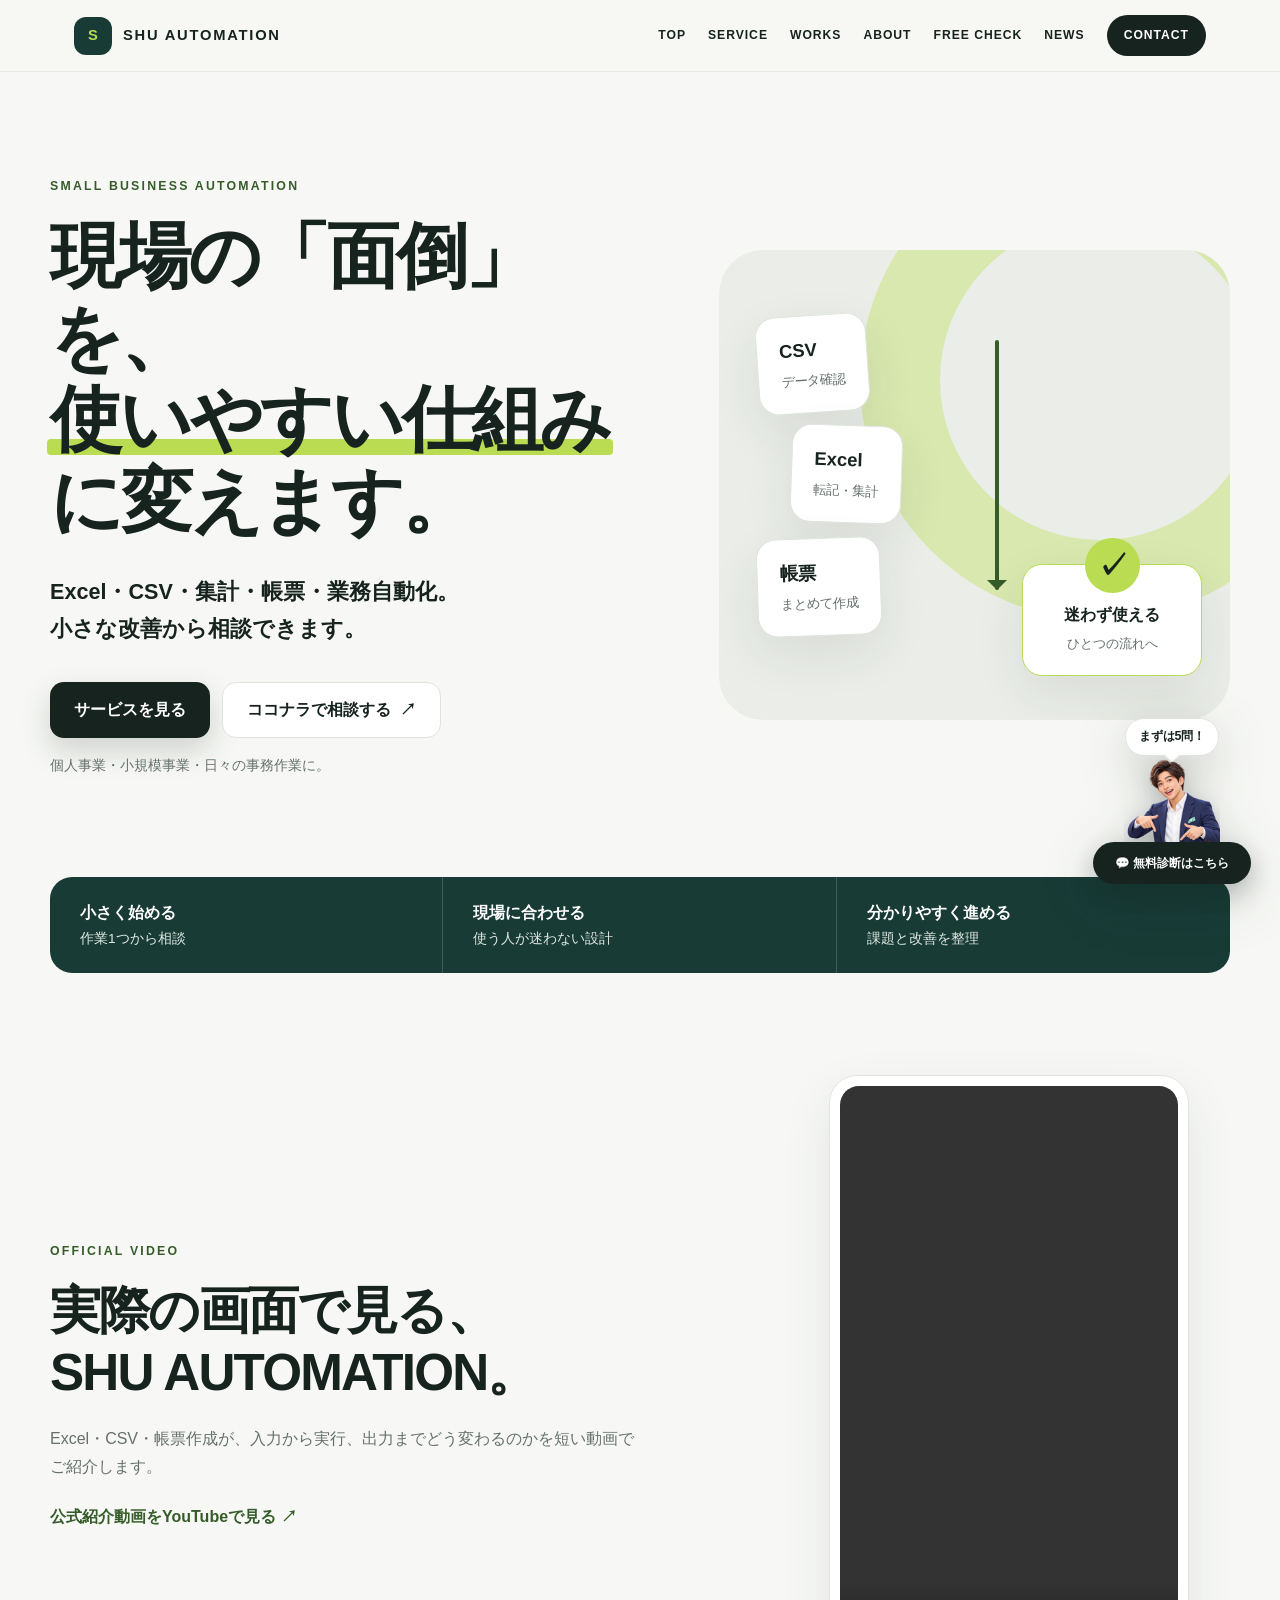
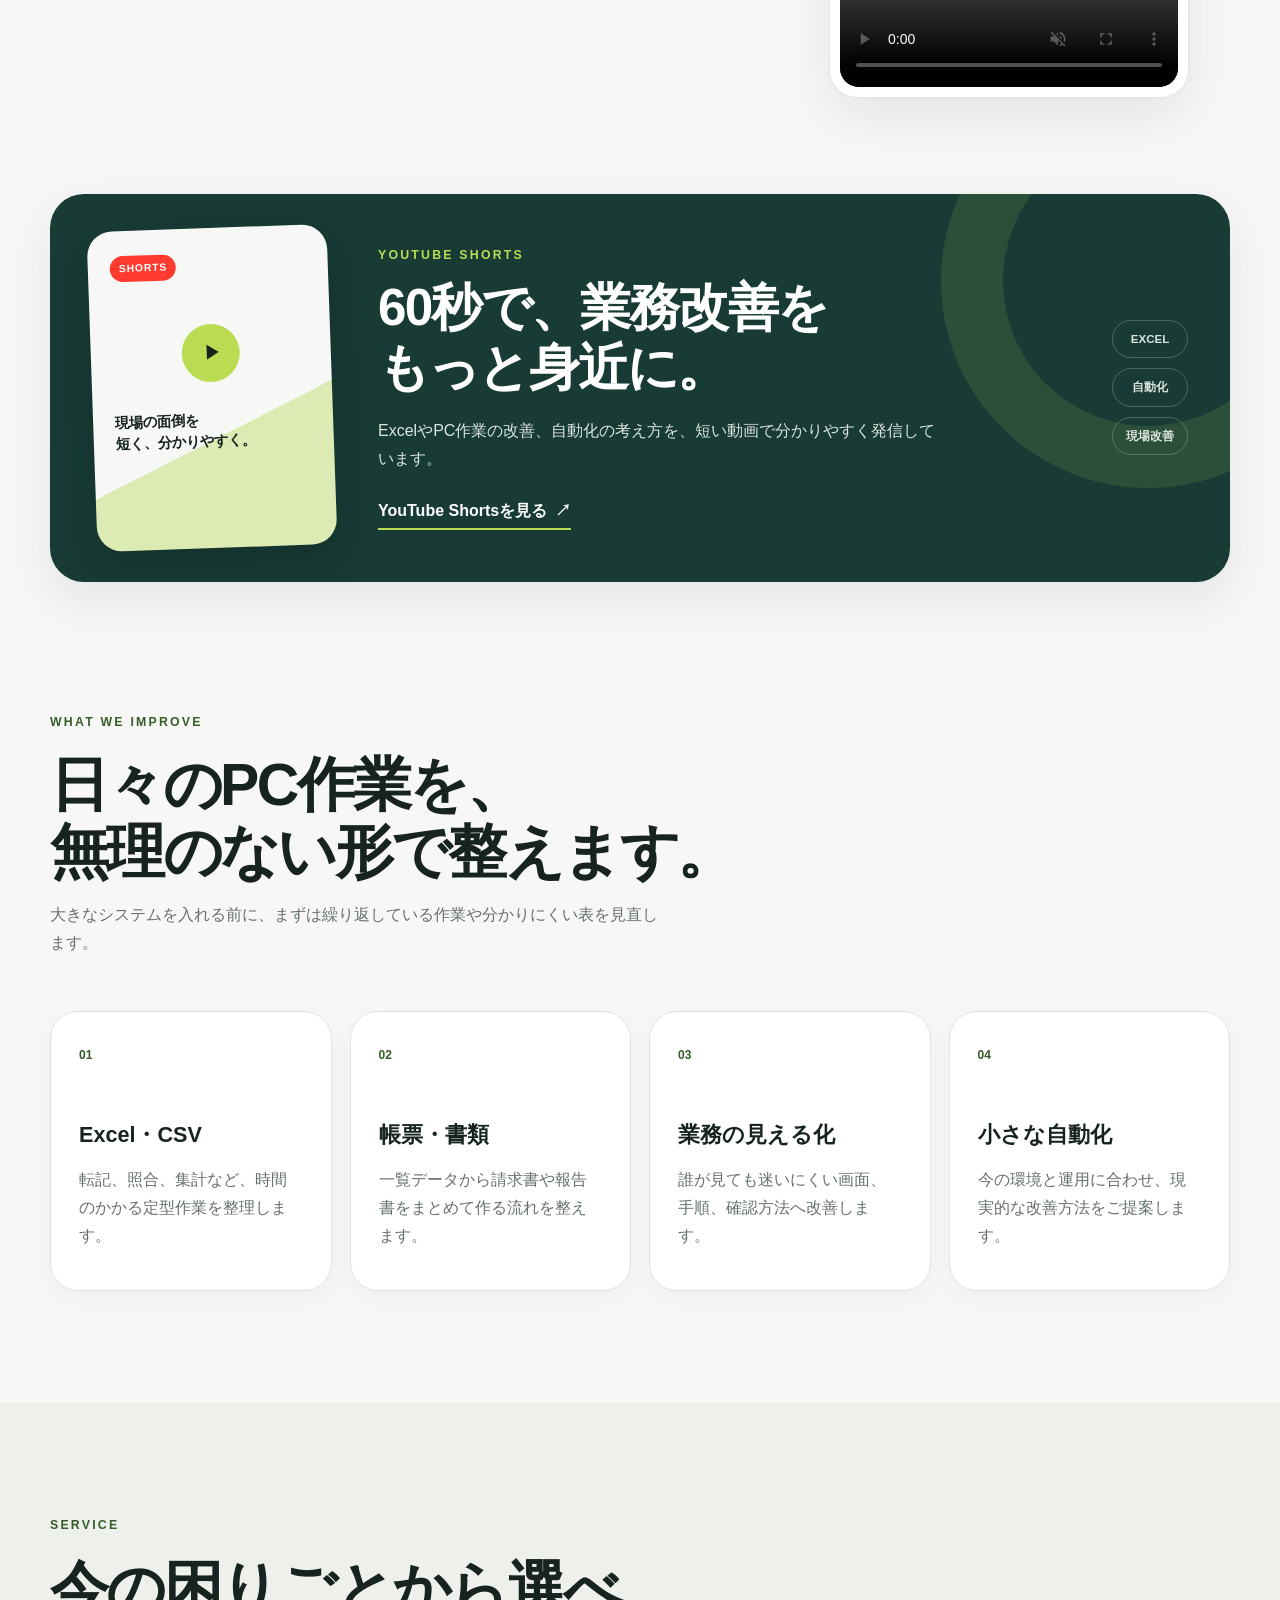
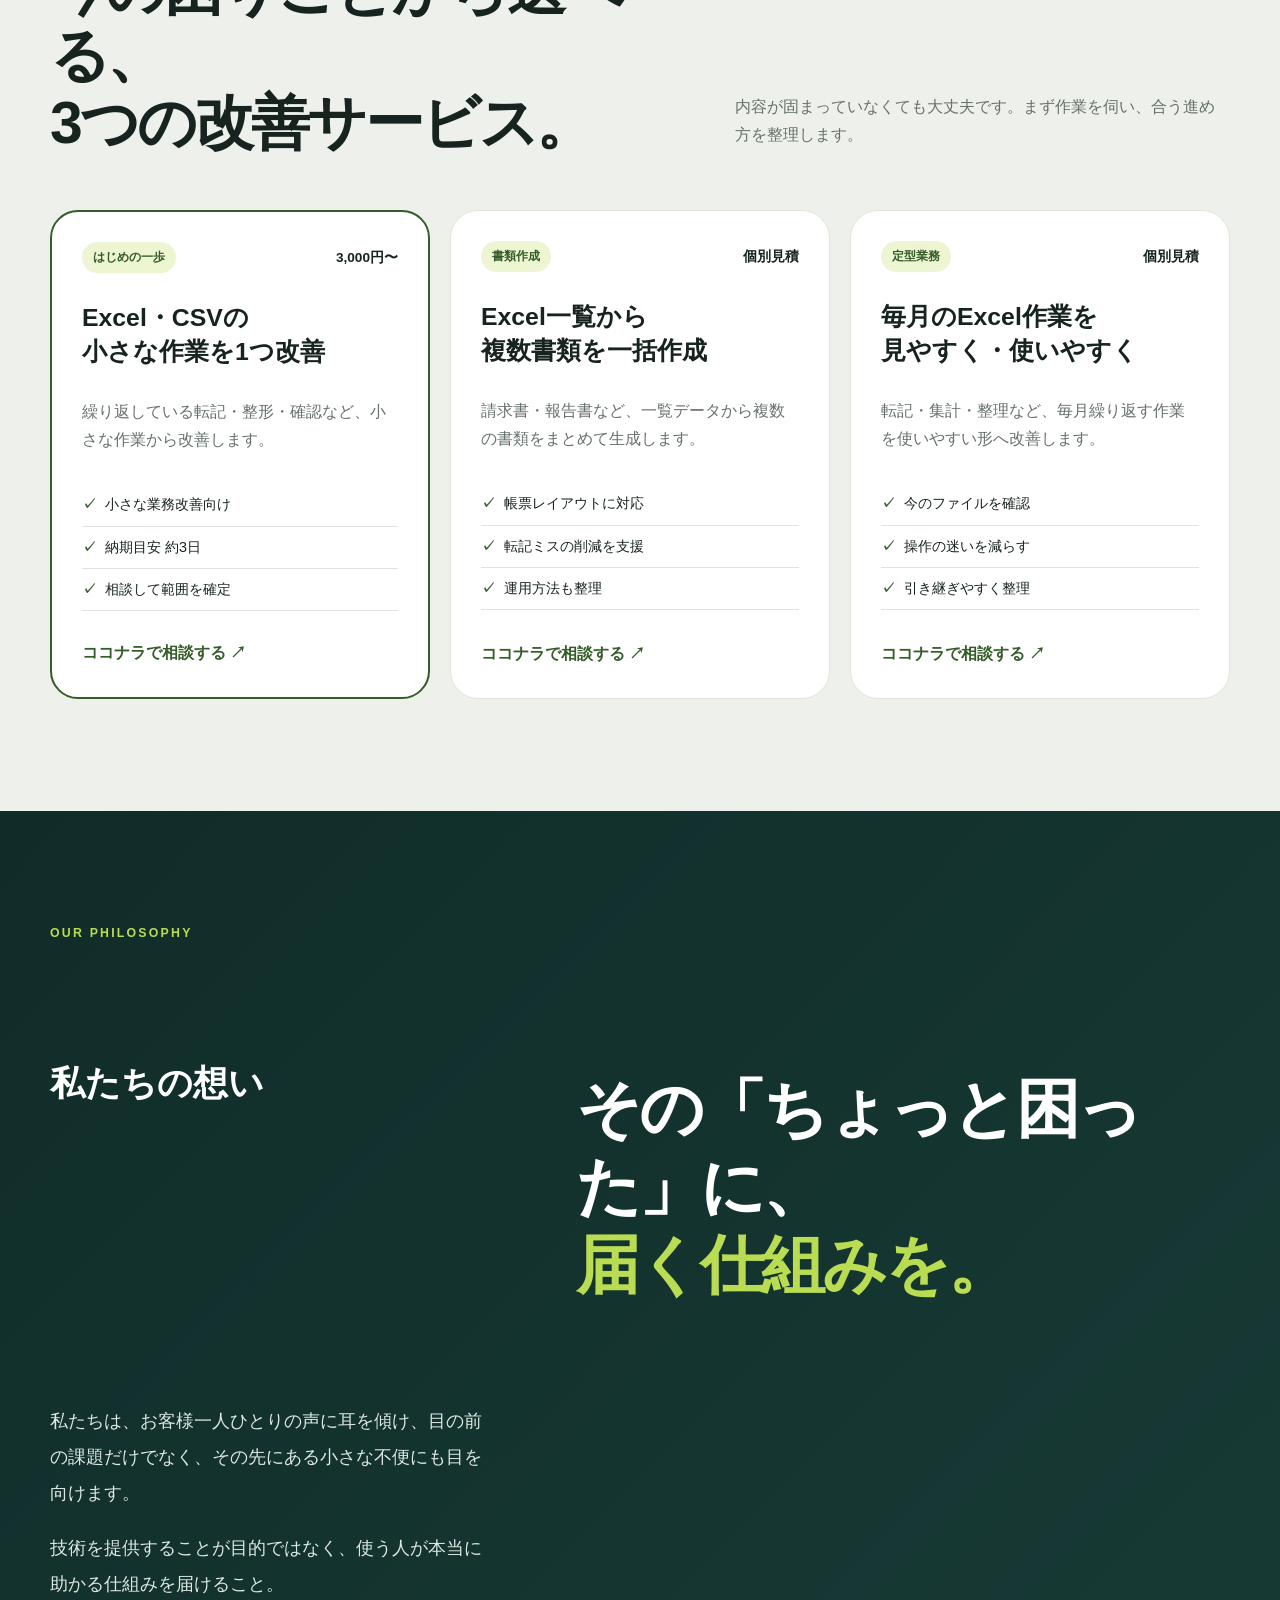
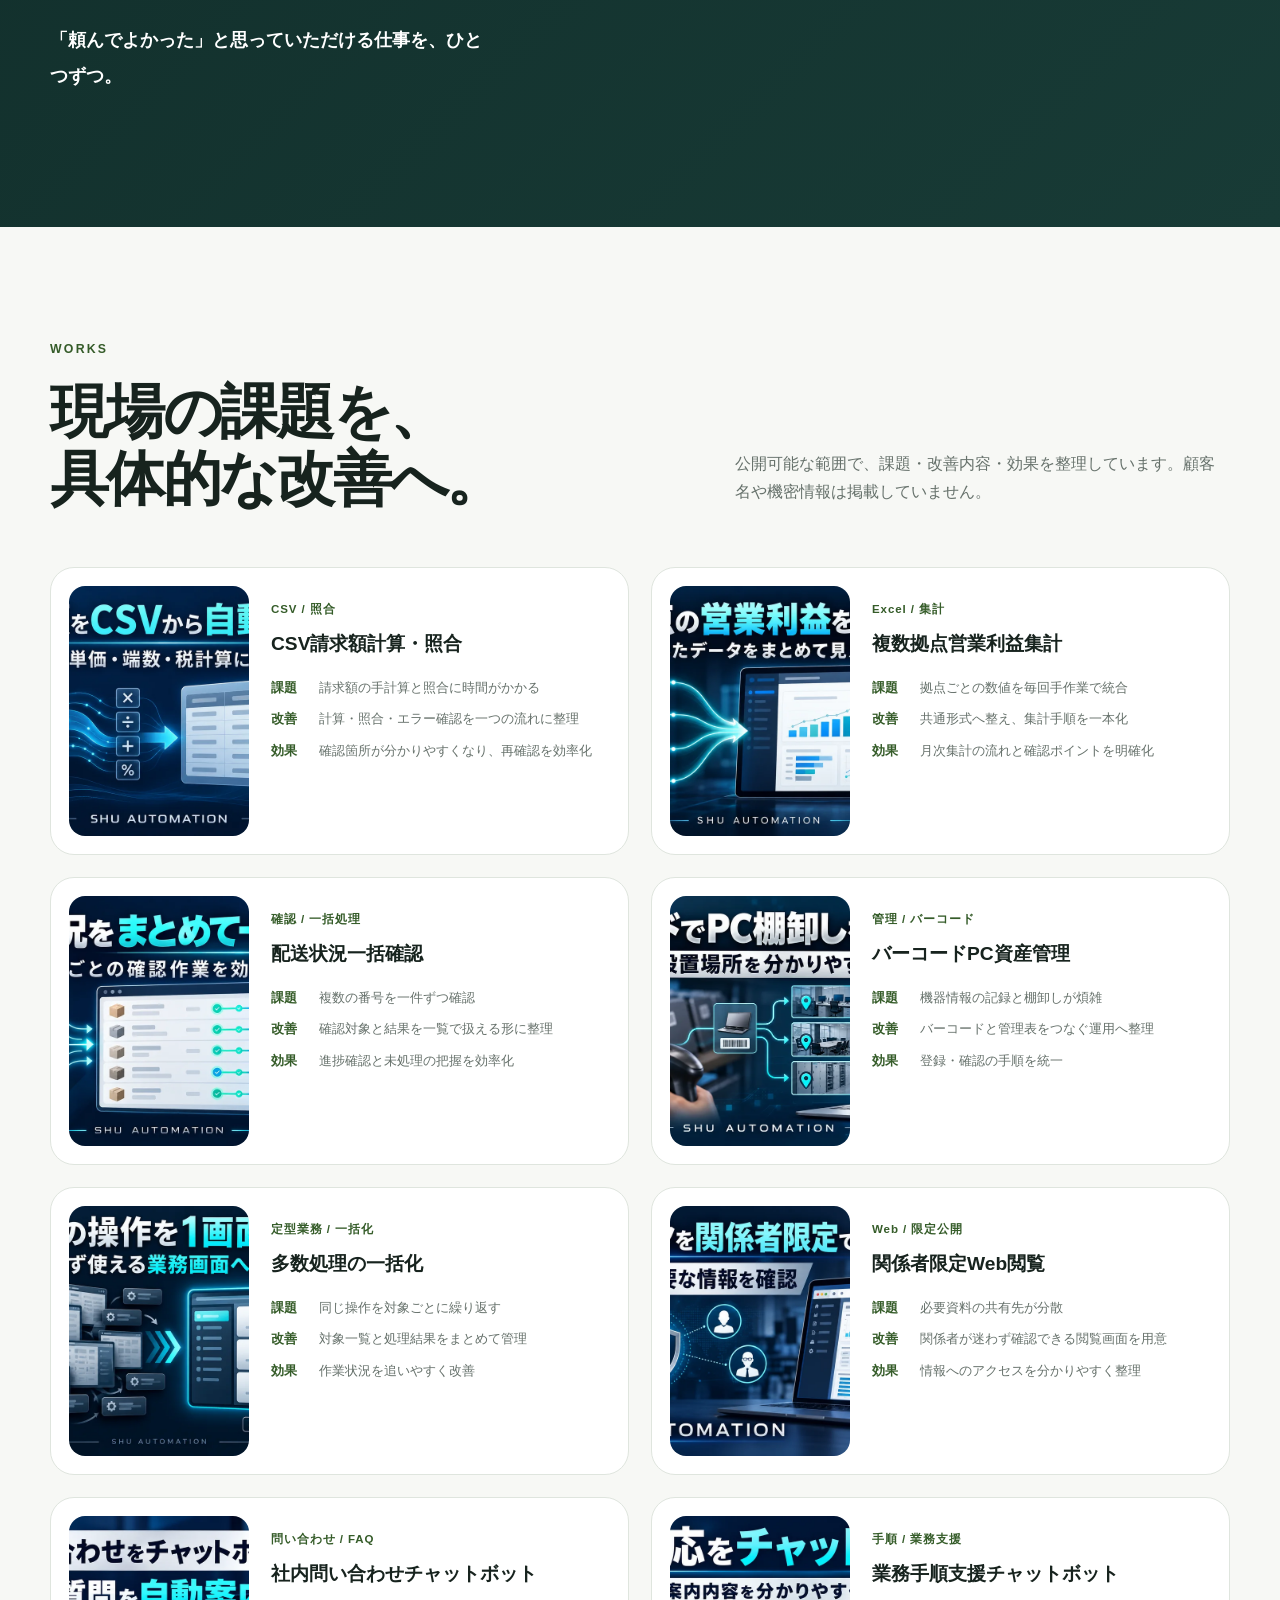
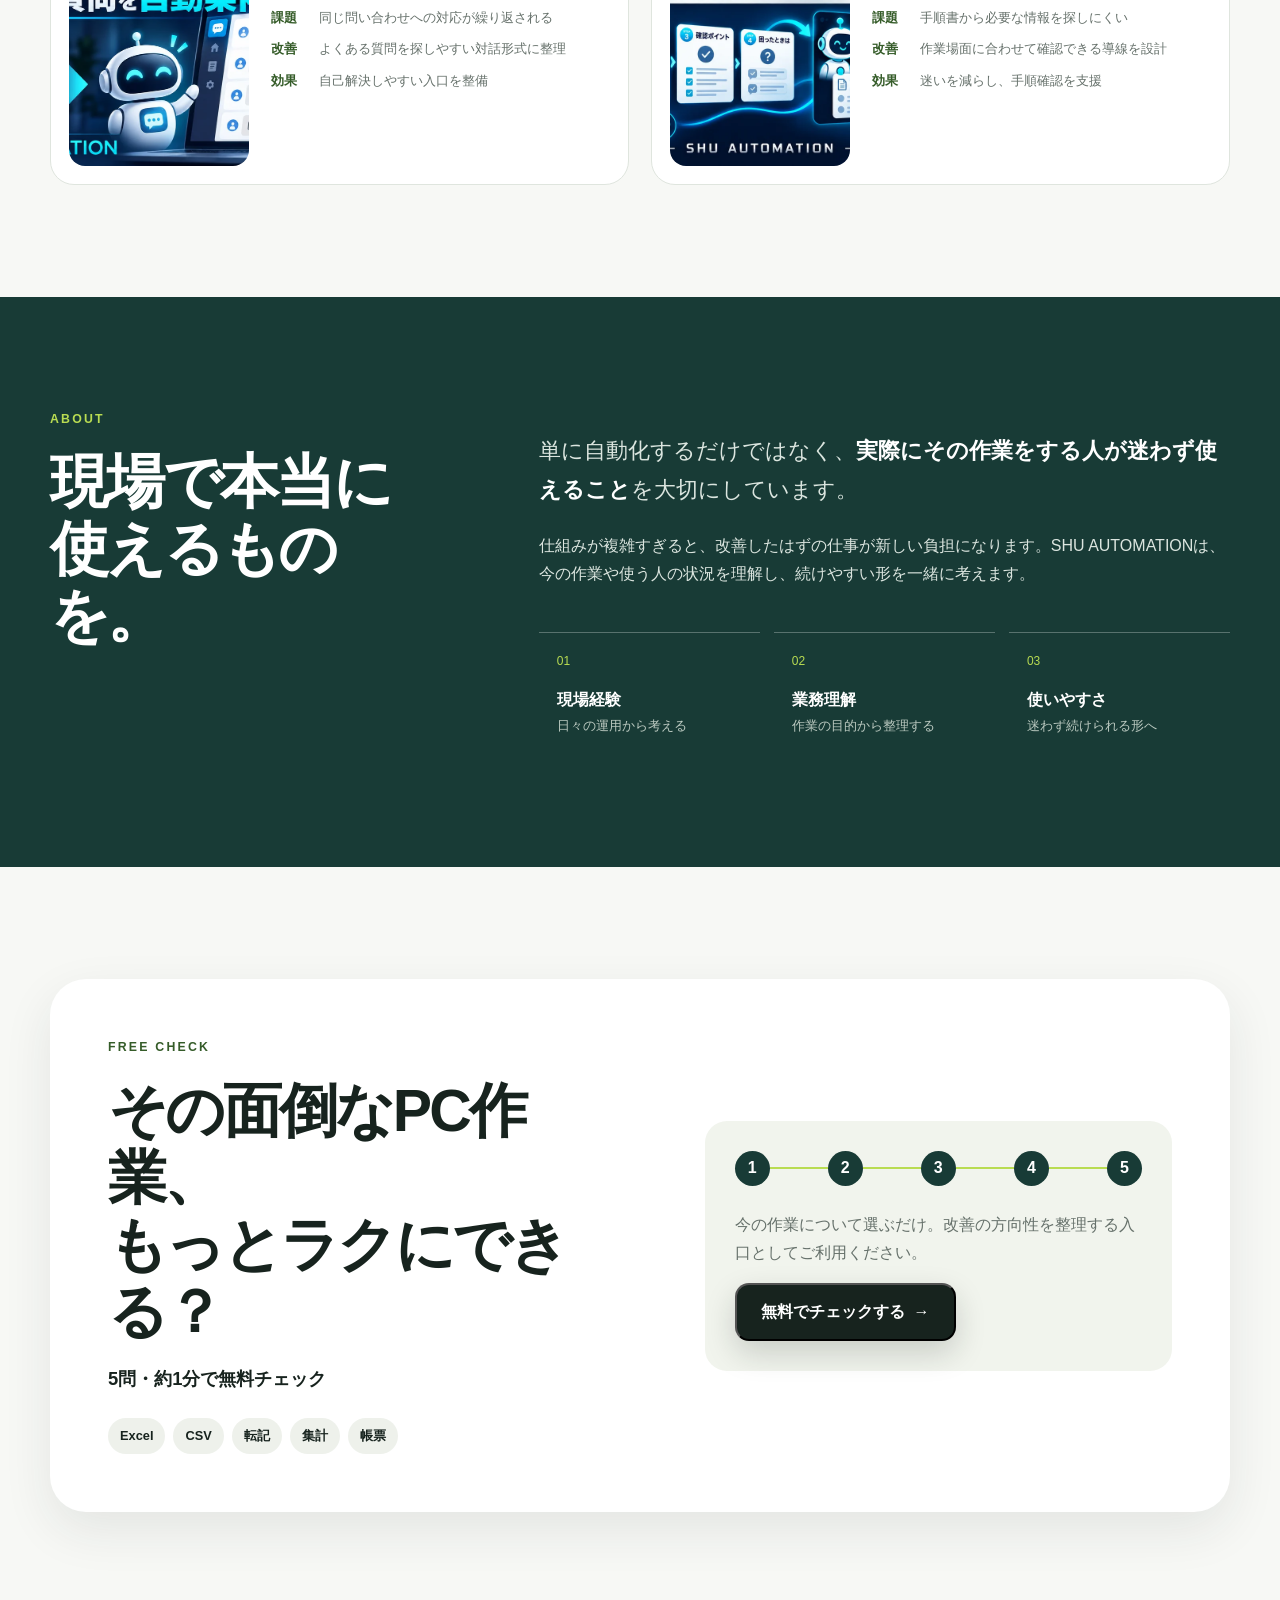
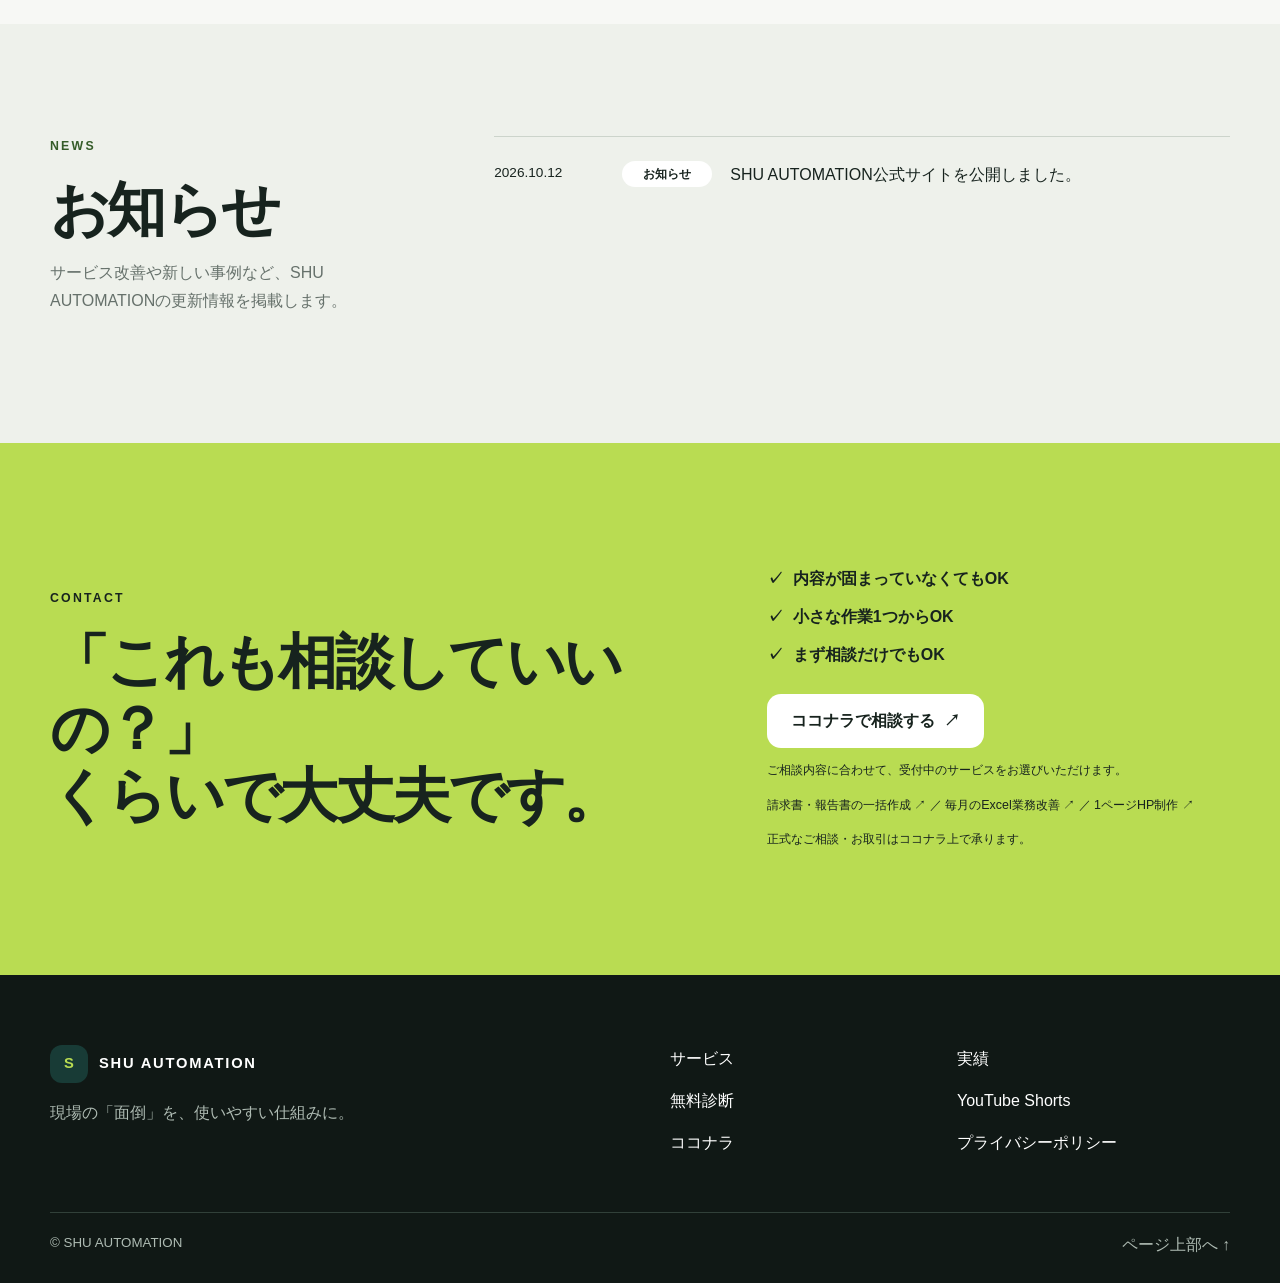
==== commit ffa92882: "Fix Akaogi mobile diagnosis layout" ====
--- a/index.html
+++ b/index.html
@@ -16,7 +16,7 @@
   <link rel="icon" href="assets/favicon.svg" type="image/svg+xml">
   <link rel="stylesheet" href="styles/styles.css">
   <link rel="stylesheet" href="styles/shorts.css">
-  <link rel="stylesheet" href="styles/diagnosis.css?v=akaogi-v6">
+  <link rel="stylesheet" href="styles/diagnosis.css?v=akaogi-v7">
   <link rel="stylesheet" href="styles/launch-video.css?v=company-launch-202610">
   <script src="scripts/config.js" defer></script>
   <script src="scripts/analytics.js" defer></script>
@@ -65,6 +65,16 @@
       </div>
     </section>
 
+    <aside class="diagnosis-launcher" data-diagnosis-launcher aria-label="無料診断のご案内">
+      <div class="akaogi-bubble">まずは5問！</div>
+      <button class="akaogi-placeholder" type="button" data-open-diagnosis aria-label="無料診断を開く">
+        <span class="akaogi-figure" aria-hidden="true">
+          <img src="images/akaogi-guide-cutout-v2.webp" alt="" width="560" height="700">
+        </span>
+        <span class="launcher-label">💬 無料診断はこちら</span>
+      </button>
+    </aside>
+
     <section class="trust-strip" aria-label="SHU AUTOMATIONの特徴">
       <div><strong>小さく始める</strong><span>作業1つから相談</span></div>
       <div><strong>現場に合わせる</strong><span>使う人が迷わない設計</span></div>
@@ -206,16 +216,6 @@
     <div class="footer-bottom"><small>© SHU AUTOMATION</small><a href="#top">ページ上部へ ↑</a></div>
   </footer>
 
-  <aside class="diagnosis-launcher" data-diagnosis-launcher aria-label="無料診断のご案内">
-    <div class="akaogi-bubble">まずは5問！</div>
-    <button class="akaogi-placeholder" type="button" data-open-diagnosis aria-label="無料診断を開く">
-      <span class="akaogi-figure" aria-hidden="true">
-        <img src="images/akaogi-guide-cutout-v2.webp" alt="" width="560" height="700">
-      </span>
-      <span class="launcher-label">💬 無料診断はこちら</span>
-    </button>
-  </aside>
-
   <dialog class="diagnosis-dialog" data-diagnosis-dialog aria-labelledby="diagnosis-title">
     <div class="diagnosis-window">
       <header class="diagnosis-window-header">
--- a/styles/diagnosis.css
+++ b/styles/diagnosis.css
@@ -1,142 +1,9 @@
-.diagnosis-launcher{position:fixed;z-index:70;right:max(20px,env(safe-area-inset-right));bottom:max(20px,env(safe-area-inset-bottom));display:grid;justify-items:center;filter:drop-shadow(0 14px 25px rgba(23,35,30,.2));animation:diagnosis-in .45s ease-out both}.diagnosis-launcher[hidden]{display:none}.akaogi-bubble{position:relative;margin-bottom:4px;padding:7px 13px;border:1px solid var(--line);border-radius:999px;background:#fff;font-size:.78rem;font-weight:850}.akaogi-bubble::after{content:"";position:absolute;left:50%;bottom:-6px;width:10px;height:10px;background:#fff;border-right:1px solid var(--line);border-bottom:1px solid var(--line);transform:translateX(-50%) rotate(45deg)}.akaogi-placeholder{width:92px;height:98px;display:grid;place-items:center;align-content:center;gap:2px;border:2px solid #fff;border-radius:46px 46px 18px 18px;background:linear-gradient(145deg,#f5f8f2,#dfe9d7);color:var(--navy)}.akaogi-face{display:grid;place-items:center;width:43px;height:43px;border-radius:50%;background:var(--navy);color:var(--green);font-size:1.25rem;font-weight:900}.akaogi-placeholder strong{font-size:.72rem}.akaogi-hands{font-size:1.15rem;line-height:1}.diagnosis-launcher>button{min-height:48px;margin-top:-2px;padding:11px 18px;border:0;border-radius:999px;background:var(--ink);color:#fff;box-shadow:0 10px 25px rgba(23,35,30,.2);font-weight:850;cursor:pointer}.diagnosis-launcher>button:hover,.diagnosis-launcher>button:focus-visible{background:var(--green-dark);outline:3px solid rgba(185,220,82,.55);outline-offset:3px}
+.diagnosis-launcher{--launcher-bottom:max(20px,env(safe-area-inset-bottom));--launcher-lift:0px;position:fixed;z-index:70;right:max(20px,env(safe-area-inset-right));bottom:calc(var(--launcher-bottom) + var(--launcher-lift));display:flex;width:176px;flex-direction:column;align-items:center;justify-content:flex-end;filter:drop-shadow(0 14px 25px rgba(23,35,30,.2));animation:diagnosis-in .45s ease-out both;transition:transform .25s ease}.diagnosis-launcher[hidden]{display:none}.akaogi-bubble{position:relative;margin:0 0 3px;padding:7px 13px;border:1px solid var(--line);border-radius:999px;background:#fff;font-size:.78rem;font-weight:850}.akaogi-bubble::after{content:"";position:absolute;left:50%;bottom:-6px;width:10px;height:10px;background:#fff;border-right:1px solid var(--line);border-bottom:1px solid var(--line);transform:translateX(-50%) rotate(45deg)}.akaogi-placeholder{display:flex;width:176px;min-height:0;margin:0;padding:0;flex-direction:column;align-items:center;justify-content:flex-end;gap:0;overflow:visible;border:0;border-radius:0;background:transparent;color:var(--navy);box-shadow:none;cursor:pointer;transition:transform .2s}.akaogi-figure{position:relative;z-index:1;display:block;width:96px;height:84px;margin:0 auto -1px;overflow:hidden;pointer-events:none}.akaogi-figure img{display:block;width:100%;height:auto;margin:0;object-fit:contain;filter:drop-shadow(0 7px 10px rgba(23,35,30,.2))}.launcher-label{position:relative;z-index:2;display:flex;align-items:center;justify-content:center;min-width:158px;min-height:42px;margin:0;padding:9px 13px;border-radius:999px;background:var(--ink);color:#fff;box-shadow:0 9px 22px rgba(23,35,30,.22);font-size:.74rem;font-weight:850;white-space:nowrap}.akaogi-placeholder:hover,.akaogi-placeholder:focus-visible{outline:0;transform:translateY(-3px)}.akaogi-placeholder:focus-visible .launcher-label{outline:3px solid var(--green);outline-offset:3px}.diagnosis-launcher.is-compact .akaogi-bubble{display:none}
+
 .diagnosis-dialog{width:min(520px,calc(100% - 32px));max-height:min(760px,calc(100dvh - 32px));padding:0;border:0;border-radius:26px;background:transparent;box-shadow:0 26px 80px rgba(14,28,21,.28);overflow:hidden}.diagnosis-dialog::backdrop{background:rgba(16,24,21,.48);backdrop-filter:blur(3px)}.diagnosis-window{background:#fff;max-height:min(760px,calc(100dvh - 32px));display:flex;flex-direction:column}.diagnosis-window-header{flex:0 0 auto;display:flex;align-items:center;justify-content:space-between;padding:15px 18px;background:var(--navy);color:#fff}.diagnosis-window-header>div{display:flex;align-items:center;gap:10px}.diagnosis-window-header span span{display:grid}.diagnosis-window-header strong{font-size:.9rem}.diagnosis-window-header small{color:#cbd8d0;font-size:.68rem}.diagnosis-avatar{display:grid;place-items:center;width:38px;height:38px;border-radius:50%;background:var(--green);color:var(--navy);font-weight:900}.diagnosis-window-header button{width:42px;height:42px;border:0;border-radius:50%;background:rgba(255,255,255,.12);color:#fff;font-size:1.5rem;cursor:pointer}.diagnosis-window-header button:focus-visible{outline:3px solid var(--green);outline-offset:2px}.diagnosis-panel{padding:28px;overflow:auto;overscroll-behavior:contain}.diagnosis-panel h2{margin:12px 0 10px;font-size:clamp(1.45rem,5vw,2rem);line-height:1.4;letter-spacing:-.025em}.diagnosis-panel p{color:var(--muted)}.diagnosis-kicker{display:inline-flex;padding:5px 11px;border-radius:999px;background:#edf5d3;color:var(--green-dark);font-size:.74rem;font-weight:850}.diagnosis-trust{display:flex;flex-wrap:wrap;gap:7px;margin:22px 0}.diagnosis-trust span{padding:6px 9px;border-radius:8px;background:#f1f4ed;font-size:.75rem;font-weight:750}.diagnosis-primary,.diagnosis-copy{display:flex;align-items:center;justify-content:center;width:100%;min-height:54px;padding:12px 18px;border:0;border-radius:14px;background:var(--ink);color:#fff;font-weight:850;cursor:pointer}.diagnosis-primary:hover,.diagnosis-primary:focus-visible,.diagnosis-copy:hover,.diagnosis-copy:focus-visible{background:var(--green-dark);outline:3px solid rgba(185,220,82,.45);outline-offset:2px}.diagnosis-progress-row{display:flex;justify-content:space-between;color:var(--green-dark);font-size:.75rem;font-weight:850;letter-spacing:.06em}.diagnosis-progress{height:7px;margin:8px 0 24px;border-radius:99px;background:#e5ebe3;overflow:hidden}.diagnosis-progress i{display:block;height:100%;background:var(--green-dark);border-radius:inherit;transition:width .25s}.diagnosis-options{display:grid;gap:10px;margin-top:24px}.diagnosis-options button{min-height:58px;padding:12px 16px;display:flex;align-items:center;justify-content:space-between;text-align:left;border:1px solid var(--line);border-radius:14px;background:#fff;color:var(--ink);font-weight:800;cursor:pointer}.diagnosis-options button:hover,.diagnosis-options button:focus-visible,.diagnosis-options button[aria-pressed=true]{border-color:var(--green-dark);background:#f5f8ee;outline:0}.diagnosis-options b{font-size:1.35rem;color:var(--green-dark)}.diagnosis-controls{display:flex;justify-content:space-between;gap:12px;margin-top:20px}.diagnosis-controls button,.diagnosis-restart{padding:8px;border:0;background:none;color:var(--muted);font-size:.82rem;text-decoration:underline;cursor:pointer}.diagnosis-result-label{margin:18px 0 -8px!important;font-size:.75rem;font-weight:850;color:var(--green-dark)!important}.diagnosis-methods{margin:22px 0;padding:18px;border-radius:16px;background:#f1f4ed}.diagnosis-methods h3{margin:0 0 10px;font-size:.95rem}.diagnosis-methods ul{padding:0;margin:0;list-style:none}.diagnosis-methods li{margin:7px 0;font-size:.88rem}.diagnosis-methods li::before{content:"✓";margin-right:8px;color:var(--green-dark);font-weight:900}.diagnosis-note{font-size:.76rem}.diagnosis-copy{margin-top:18px;background:#fff;color:var(--ink);border:1px solid var(--line)}.diagnosis-coconala{margin-top:10px;background:var(--green-dark)}.diagnosis-restart{display:block;margin:12px auto 0}.diagnosis-copy-status{min-height:1.5em;margin:5px 0 0;text-align:center;font-size:.78rem;color:var(--green-dark)!important}
+
 @keyframes diagnosis-in{from{opacity:0;transform:translateY(10px)}to{opacity:1;transform:none}}
-@media(max-width:620px){.diagnosis-launcher{right:max(10px,env(safe-area-inset-right));bottom:max(10px,env(safe-area-inset-bottom));justify-items:end}.akaogi-bubble{margin-right:8px}.akaogi-placeholder{width:68px;height:70px;margin-right:12px;border-radius:34px 34px 14px 14px}.akaogi-face{width:32px;height:32px;font-size:1rem}.akaogi-placeholder strong{font-size:.63rem}.akaogi-hands{display:none}.diagnosis-launcher>button{min-height:44px;padding:9px 14px;font-size:.84rem}.diagnosis-dialog{width:100%;max-width:none;max-height:calc(100dvh - 12px);margin:auto 0 0;border-radius:22px 22px 0 0}.diagnosis-window{max-height:calc(100dvh - 12px)}.diagnosis-panel{padding:22px 18px max(24px,env(safe-area-inset-bottom))}.diagnosis-options button{min-height:56px}.diagnosis-open{overflow:hidden}}
-@media(prefers-reduced-motion:reduce){.diagnosis-launcher{animation:none}.diagnosis-progress i{transition:none}}
-.akaogi-placeholder{position:relative;width:126px;height:118px;display:block;overflow:hidden;border:2px solid #fff;border-radius:58px 58px 18px 18px;background:#fff;color:var(--navy)}.akaogi-placeholder img{width:100%;height:100%;object-fit:cover;object-position:50% 14%}.akaogi-placeholder strong{position:absolute;right:7px;bottom:6px;padding:2px 7px;border-radius:999px;background:rgba(24,59,54,.88);color:#fff;font-size:.64rem}.akaogi-face,.akaogi-hands{display:none}
-@media(max-width:620px){.akaogi-placeholder{width:82px;height:78px}.akaogi-placeholder strong{font-size:.58rem}}
-.akaogi-placeholder{position:relative;width:176px;height:auto;display:grid;justify-items:center;overflow:visible;padding:0;border:0;border-radius:0;background:transparent;cursor:pointer;transition:transform .2s}.akaogi-placeholder img{width:154px;height:auto;object-fit:contain;filter:drop-shadow(0 9px 12px rgba(23,35,30,.24))}.akaogi-placeholder .launcher-label{position:relative;z-index:2;display:flex;align-items:center;justify-content:center;min-height:46px;margin-top:-9px;padding:9px 15px;border-radius:999px;background:var(--ink);color:#fff;box-shadow:0 9px 22px rgba(23,35,30,.24);font-size:.82rem;font-weight:850;white-space:nowrap}.akaogi-placeholder:hover,.akaogi-placeholder:focus-visible{outline:0;transform:translateY(-3px)}.akaogi-placeholder:focus-visible .launcher-label{outline:3px solid var(--green);outline-offset:3px}.diagnosis-launcher>button:not(.akaogi-placeholder){display:none}
-@media(max-width:620px){.akaogi-placeholder{width:112px;height:auto;margin-right:0}.akaogi-placeholder img{width:88px;height:auto}.akaogi-placeholder .launcher-label{min-height:42px;margin-top:-6px;padding:8px 11px;font-size:.72rem}}
-.akaogi-placeholder{min-height:0;margin:0;box-shadow:none}
-.diagnosis-launcher>button.akaogi-placeholder{min-height:0;margin:0;padding:0;border:0;border-radius:0;background:transparent;box-shadow:none}
 
-/* Character and CTA remain one vertical control. The whole control can move to
-   avoid page actions, but the pointing direction never becomes horizontal. */
-.diagnosis-launcher{--launcher-bottom:max(16px,env(safe-area-inset-bottom));--launcher-lift:0px;right:max(16px,env(safe-area-inset-right));bottom:calc(var(--launcher-bottom) + var(--launcher-lift));transition:transform .25s ease}
-.diagnosis-launcher.is-compact .akaogi-bubble{display:none}
-.diagnosis-launcher.is-compact .akaogi-placeholder{display:flex;width:176px;flex-direction:column;align-items:center;justify-content:flex-end}
-.diagnosis-launcher.is-compact .akaogi-placeholder img{display:block;width:72px;height:auto;margin:0 auto;object-fit:contain;object-position:center}
-.diagnosis-launcher.is-compact .akaogi-placeholder .launcher-label{min-width:150px;min-height:42px;margin-top:-5px;padding:9px 13px;font-size:.74rem}
-
-@media(max-width:620px){
-  .diagnosis-launcher{right:max(12px,env(safe-area-inset-right));--launcher-bottom:max(14px,env(safe-area-inset-bottom));filter:drop-shadow(0 8px 16px rgba(23,35,30,.18))}
-  .akaogi-bubble{margin-right:4px;padding:6px 10px;font-size:.7rem}
-  .akaogi-placeholder{display:flex;width:clamp(150px,42vw,170px);flex-direction:column;align-items:center;justify-content:flex-end}
-  .akaogi-placeholder img{width:clamp(58px,16vw,64px);margin:0 auto}
-  .akaogi-placeholder .launcher-label{min-width:150px;min-height:42px;margin-top:-4px;padding:8px 12px;font-size:.72rem}
-  .diagnosis-launcher.is-compact .akaogi-placeholder{display:flex;width:clamp(150px,42vw,170px);flex-direction:column;align-items:center;justify-content:flex-end}
-  .diagnosis-launcher.is-compact .akaogi-placeholder img{display:block;width:clamp(58px,16vw,64px);height:auto;margin:0 auto}
-  .diagnosis-launcher.is-compact .akaogi-placeholder .launcher-label{min-width:150px;min-height:40px;margin-top:-4px;padding:8px 10px;font-size:.7rem}
-}
-
-@media(max-width:360px){.diagnosis-launcher .akaogi-placeholder,.diagnosis-launcher.is-compact .akaogi-placeholder{width:150px}.diagnosis-launcher .akaogi-placeholder img,.diagnosis-launcher.is-compact .akaogi-placeholder img{width:58px}.diagnosis-launcher .akaogi-placeholder .launcher-label,.diagnosis-launcher.is-compact .akaogi-placeholder .launcher-label{min-width:144px;padding:8px;font-size:.67rem}}
-@media(prefers-reduced-motion:reduce){.diagnosis-launcher{transition:none}}
-@media(max-width:620px){.hero h1{font-size:clamp(2rem,9.3vw,2.4rem);letter-spacing:-.055em}.hero h1 span{display:inline-block}}
-
-/* v6: Akaogi and the diagnosis CTA are one inseparable vertical widget.
-   The figure viewport trims only the lower torso so both fingertips sit
-   immediately above the CTA; collision avoidance moves the parent aside. */
-.diagnosis-launcher,
-.diagnosis-launcher.is-compact{
-  display:flex;
-  flex-direction:column;
-  align-items:center;
-  justify-content:flex-end;
-  width:176px;
-}
-.diagnosis-launcher .akaogi-bubble{
-  align-self:center;
-  margin:0 0 2px;
-}
-.diagnosis-launcher .akaogi-placeholder,
-.diagnosis-launcher.is-compact .akaogi-placeholder{
-  display:flex;
-  width:176px;
-  min-height:0;
-  margin:0;
-  padding:0;
-  flex-direction:column;
-  align-items:center;
-  justify-content:flex-end;
-  gap:0;
-  overflow:visible;
-  border:0;
-  border-radius:0;
-  background:transparent;
-  box-shadow:none;
-}
-.diagnosis-launcher .akaogi-figure,
-.diagnosis-launcher.is-compact .akaogi-figure{
-  position:relative;
-  z-index:1;
-  display:block;
-  width:96px;
-  height:84px;
-  margin:0 auto -1px;
-  overflow:hidden;
-  pointer-events:none;
-}
-.diagnosis-launcher .akaogi-figure img,
-.diagnosis-launcher.is-compact .akaogi-figure img{
-  display:block;
-  width:100%;
-  height:auto;
-  margin:0;
-  object-fit:contain;
-  filter:drop-shadow(0 7px 10px rgba(23,35,30,.2));
-}
-.diagnosis-launcher .akaogi-placeholder .launcher-label,
-.diagnosis-launcher.is-compact .akaogi-placeholder .launcher-label{
-  position:relative;
-  z-index:2;
-  display:flex;
-  align-items:center;
-  justify-content:center;
-  min-width:158px;
-  min-height:42px;
-  margin:0;
-  padding:9px 13px;
-  border-radius:999px;
-  background:var(--ink);
-  color:#fff;
-  box-shadow:0 9px 22px rgba(23,35,30,.22);
-  font-size:.74rem;
-  font-weight:850;
-  white-space:nowrap;
-}
-
-@media(max-width:620px){
-  .diagnosis-launcher,
-  .diagnosis-launcher.is-compact{
-    width:clamp(150px,42vw,170px);
-  }
-  .diagnosis-launcher .akaogi-bubble{
-    margin:0 0 1px;
-  }
-  .diagnosis-launcher .akaogi-placeholder,
-  .diagnosis-launcher.is-compact .akaogi-placeholder{
-    width:100%;
-  }
-  .diagnosis-launcher .akaogi-figure,
-  .diagnosis-launcher.is-compact .akaogi-figure{
-    width:64px;
-    height:58px;
-    margin-bottom:-1px;
-  }
-  .diagnosis-launcher .akaogi-placeholder .launcher-label,
-  .diagnosis-launcher.is-compact .akaogi-placeholder .launcher-label{
-    min-width:150px;
-    min-height:40px;
-    padding:8px 10px;
-    font-size:.7rem;
-  }
-}
-
-@media(max-width:360px){
-  .diagnosis-launcher,
-  .diagnosis-launcher.is-compact{width:150px}
-  .diagnosis-launcher .akaogi-figure,
-  .diagnosis-launcher.is-compact .akaogi-figure{width:60px;height:55px}
-  .diagnosis-launcher .akaogi-placeholder .launcher-label,
-  .diagnosis-launcher.is-compact .akaogi-placeholder .launcher-label{min-width:144px}
-}
+@media(max-width:620px){.diagnosis-launcher,.diagnosis-launcher.is-compact{position:relative;z-index:1;right:auto;bottom:auto;width:min(calc(100% - 32px),430px);margin:-24px auto 34px;padding:16px 18px 18px;border:1px solid var(--line);border-radius:24px;background:#fff;box-shadow:0 16px 34px rgba(23,35,30,.12);filter:none;animation:none;transition:none}.diagnosis-launcher.is-compact .akaogi-bubble{display:block}.akaogi-bubble{margin:0 0 2px;padding:6px 11px;font-size:.72rem}.akaogi-placeholder,.diagnosis-launcher.is-compact .akaogi-placeholder{width:100%}.akaogi-figure,.diagnosis-launcher.is-compact .akaogi-figure{width:78px;height:70px}.launcher-label,.diagnosis-launcher.is-compact .launcher-label{min-width:180px;min-height:44px;padding:9px 14px;font-size:.76rem}.diagnosis-dialog{width:100%;max-width:none;max-height:calc(100dvh - 12px);margin:auto 0 0;border-radius:22px 22px 0 0}.diagnosis-window{max-height:calc(100dvh - 12px)}.diagnosis-panel{padding:22px 18px max(24px,env(safe-area-inset-bottom))}.diagnosis-options button{min-height:56px}.diagnosis-open{overflow:hidden}.hero h1{font-size:clamp(2rem,9.3vw,2.4rem);letter-spacing:-.055em}.hero h1 span{display:inline-block}}
+@media(max-width:360px){.diagnosis-launcher,.diagnosis-launcher.is-compact{width:calc(100% - 24px);padding-inline:12px}.launcher-label,.diagnosis-launcher.is-compact .launcher-label{min-width:168px}}
+@media(prefers-reduced-motion:reduce){.diagnosis-launcher,.akaogi-placeholder{animation:none;transition:none}.diagnosis-progress i{transition:none}}
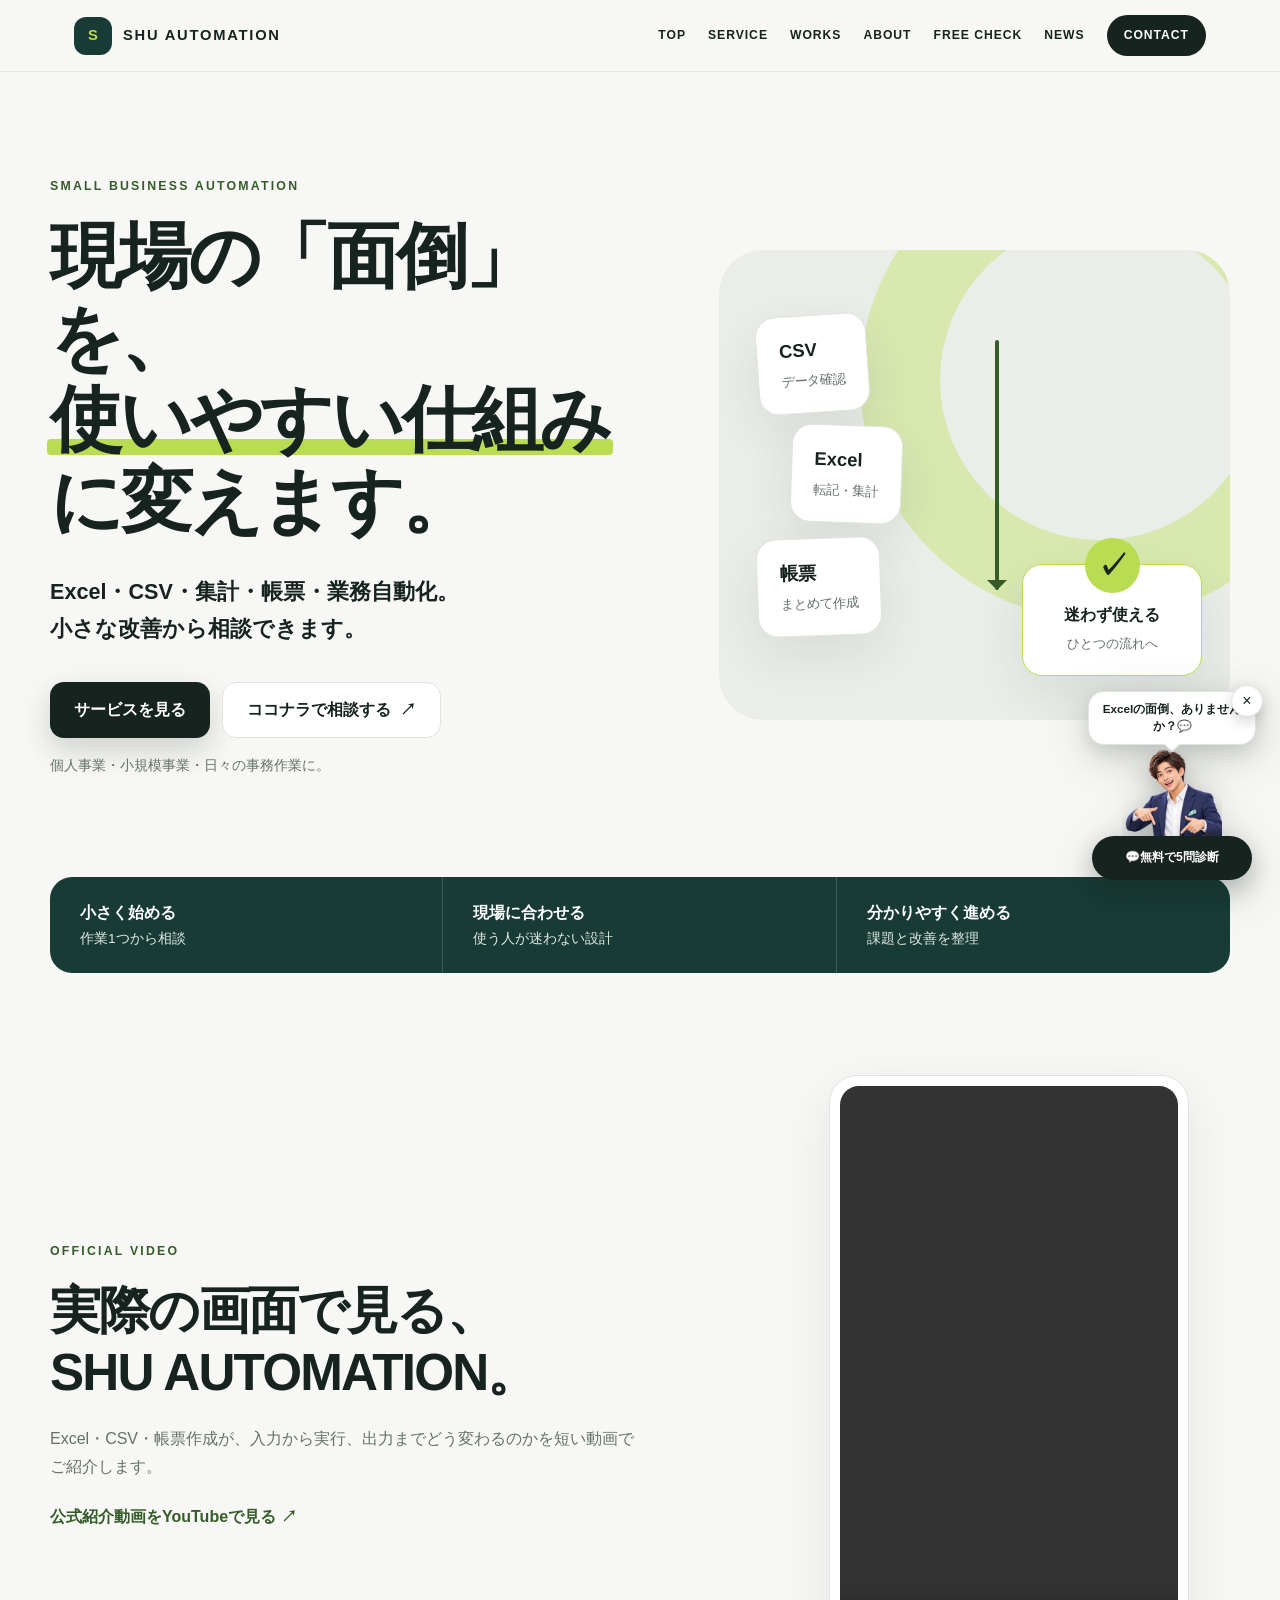
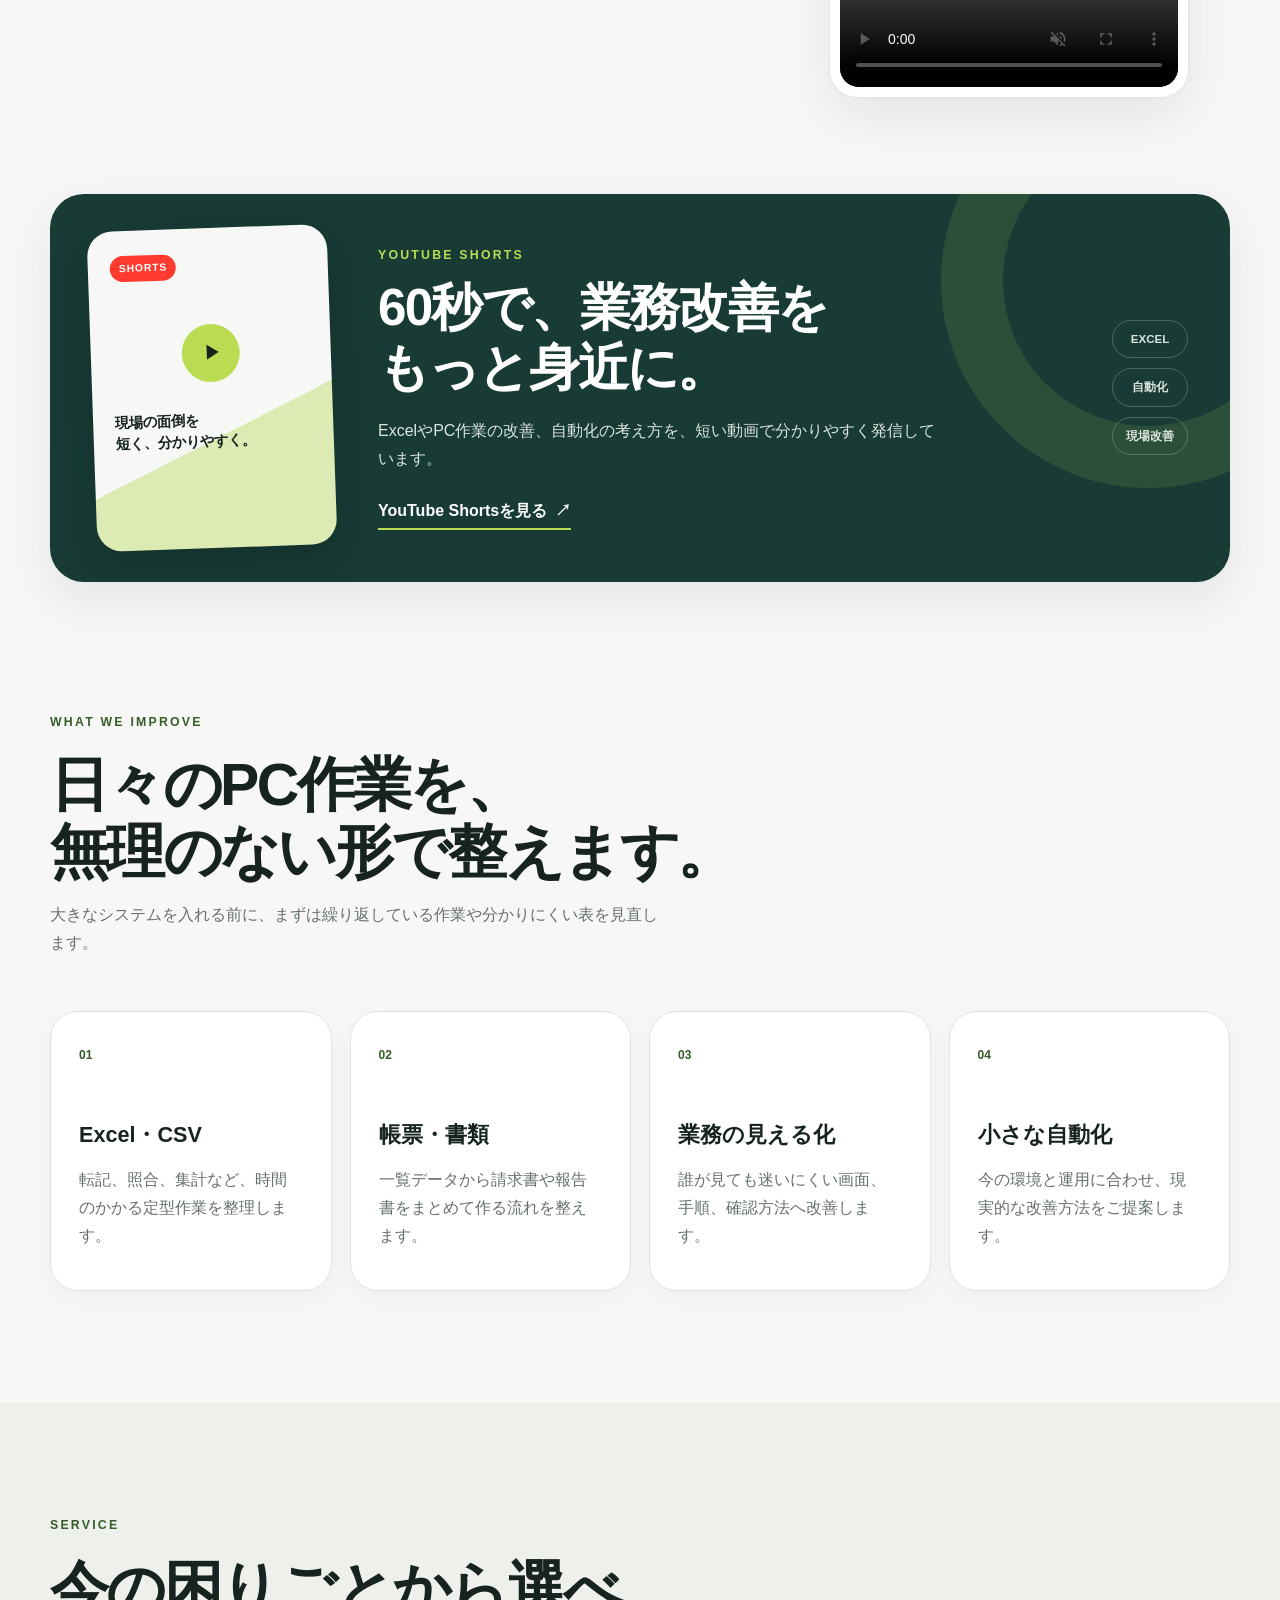
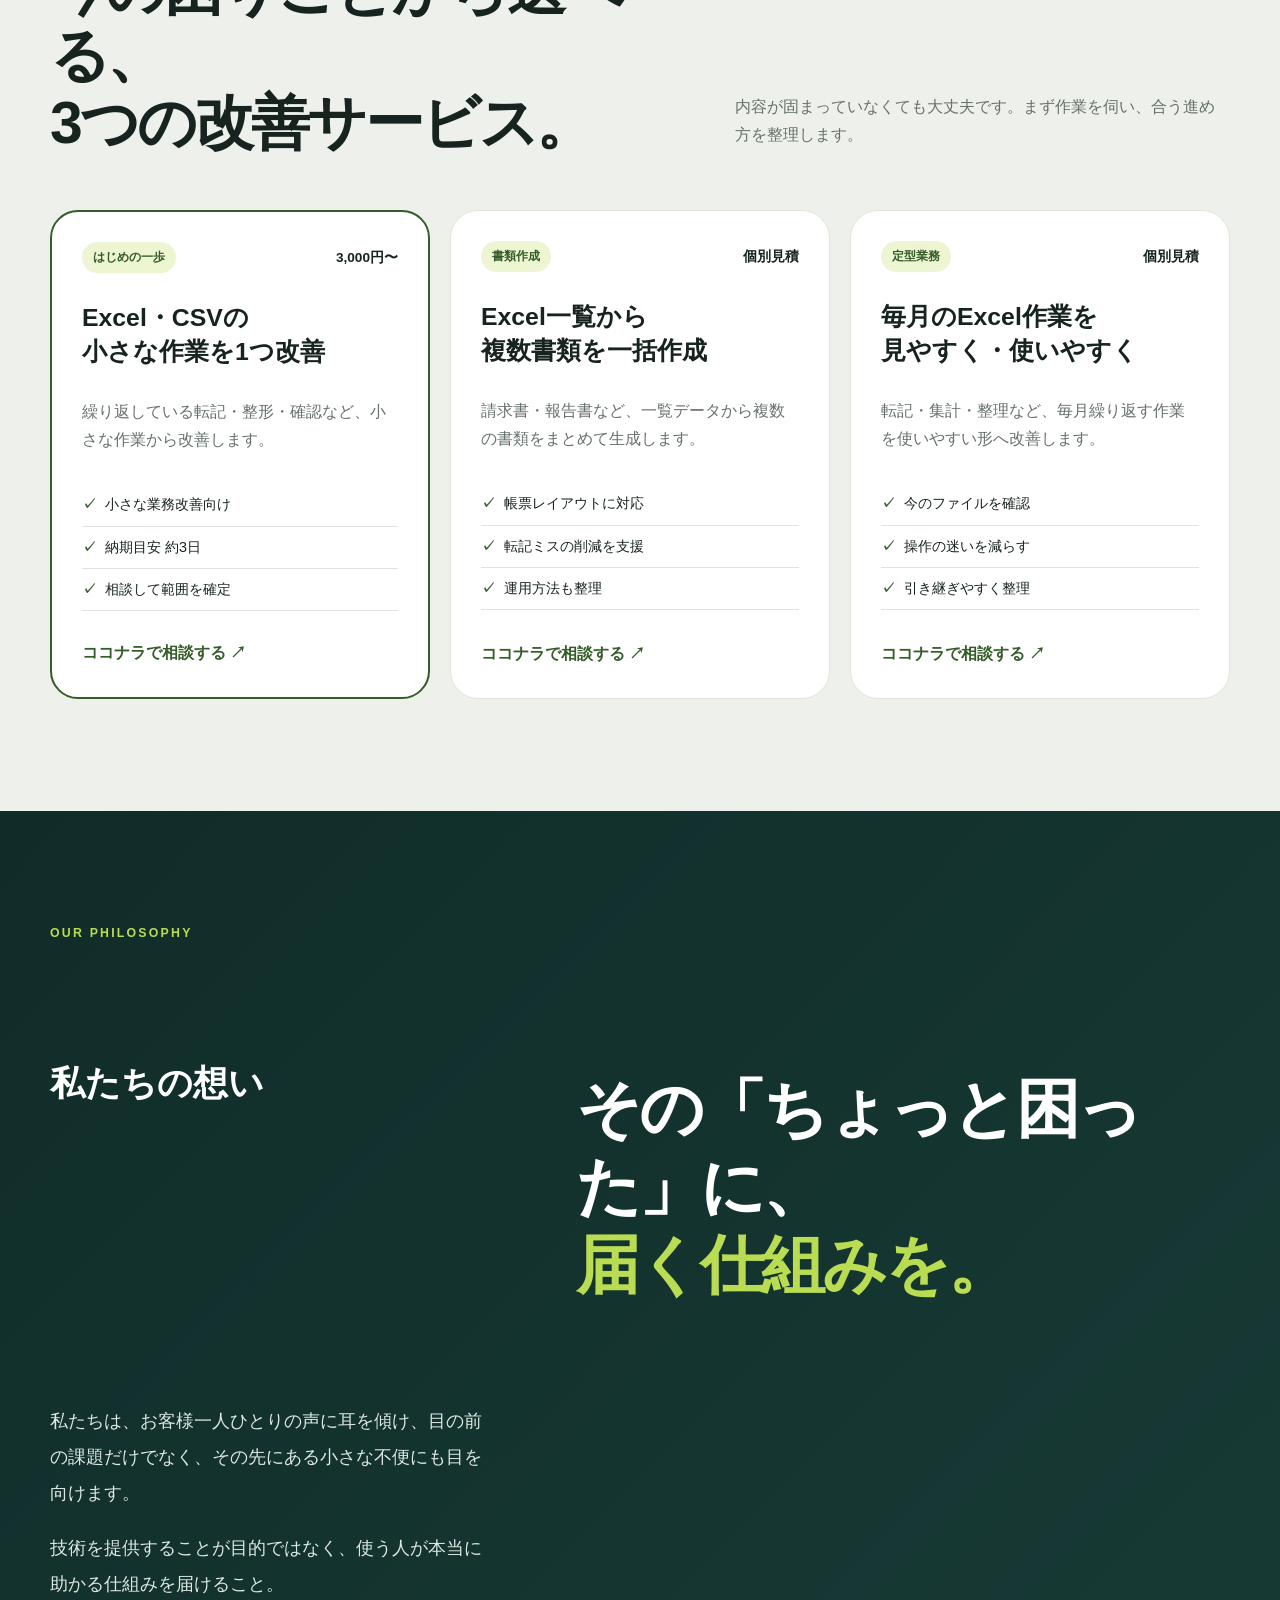
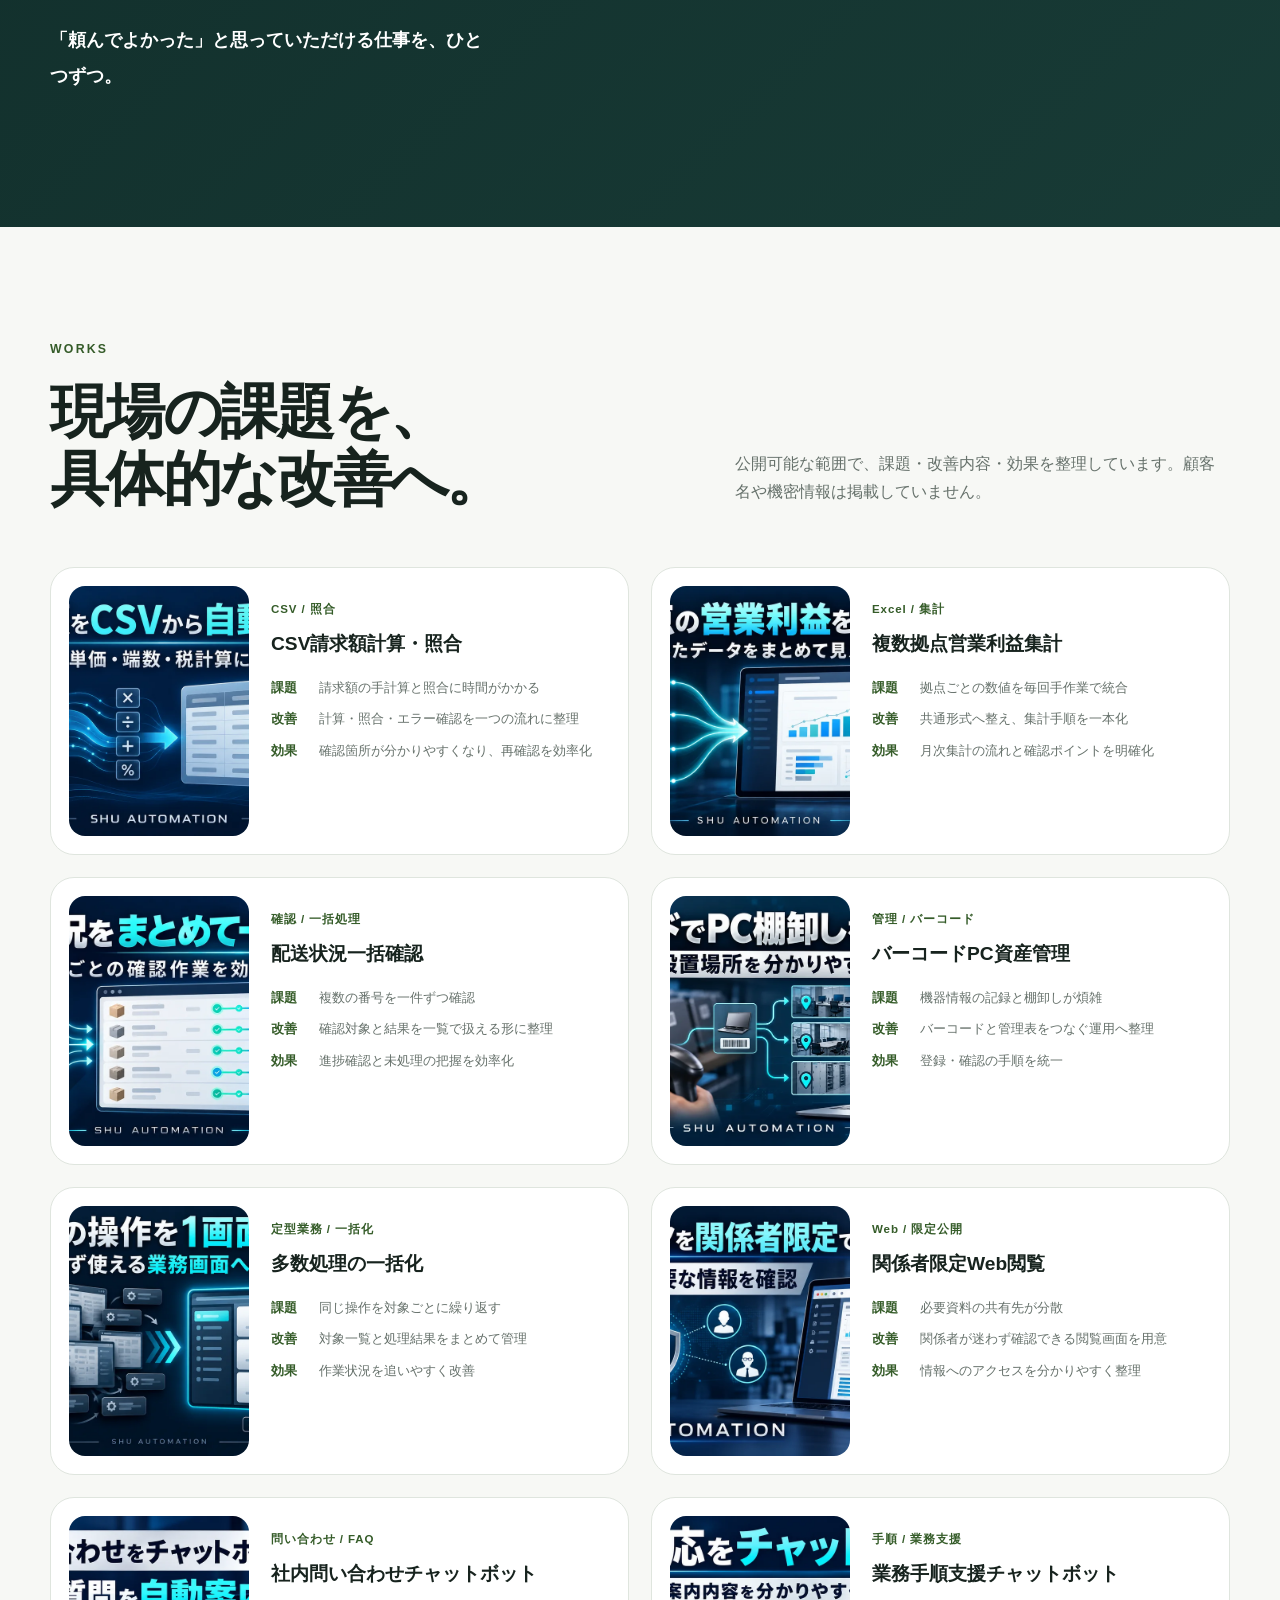
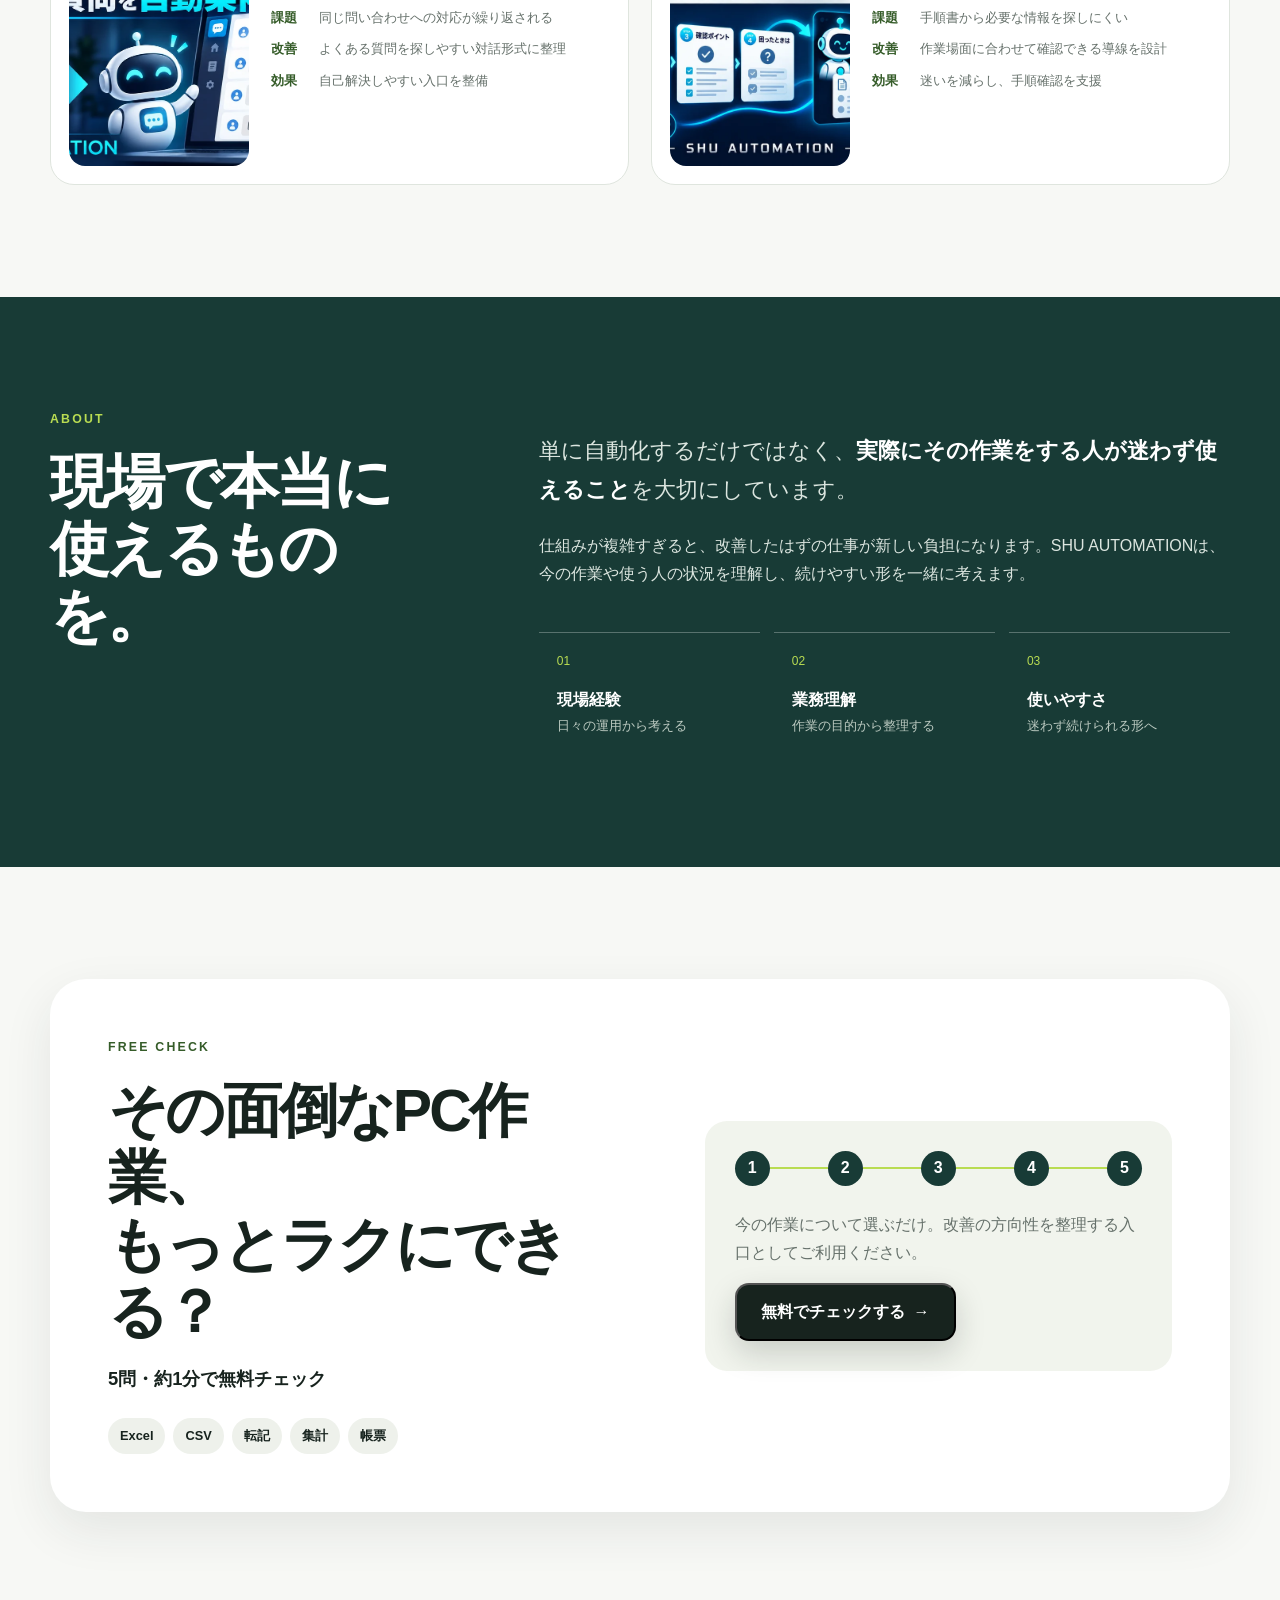
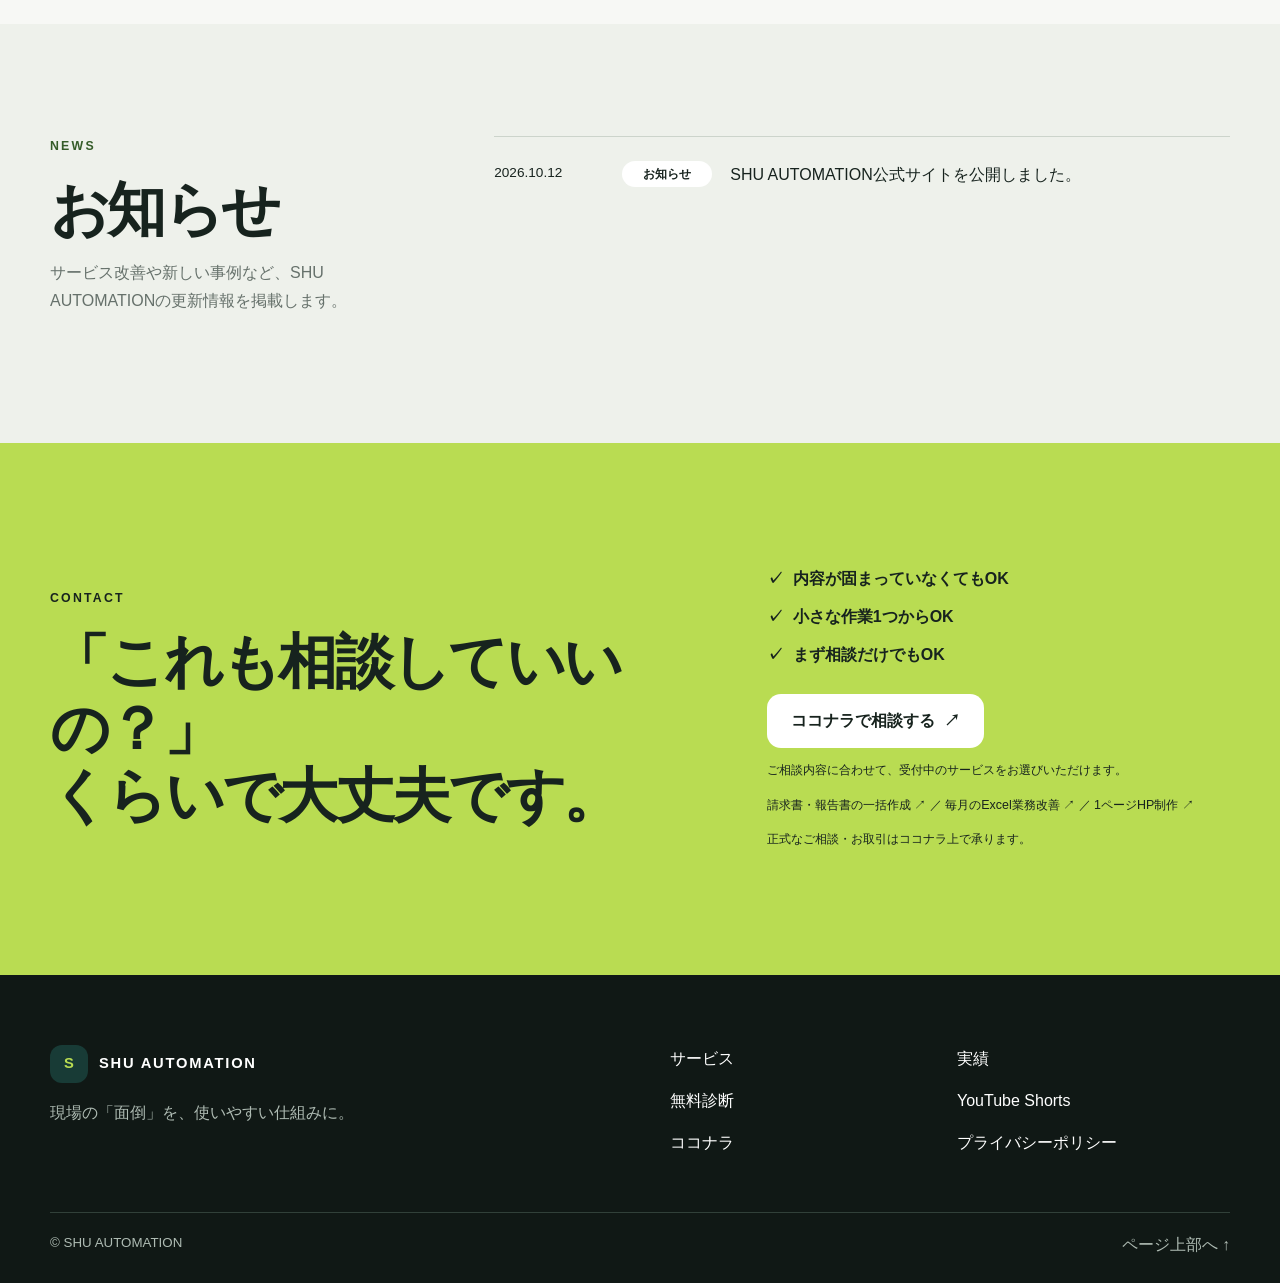
==== commit ed60f830: "Add compact floating Akaogi guide" ====
--- a/index.html
+++ b/index.html
@@ -16,13 +16,13 @@
   <link rel="icon" href="assets/favicon.svg" type="image/svg+xml">
   <link rel="stylesheet" href="styles/styles.css">
   <link rel="stylesheet" href="styles/shorts.css">
-  <link rel="stylesheet" href="styles/diagnosis.css?v=akaogi-v7">
+  <link rel="stylesheet" href="styles/diagnosis.css?v=akaogi-v8">
   <link rel="stylesheet" href="styles/launch-video.css?v=company-launch-202610">
   <script src="scripts/config.js" defer></script>
   <script src="scripts/analytics.js" defer></script>
   <script src="scripts/main.js" defer></script>
   <script src="scripts/diagnosis-logic.js" defer></script>
-  <script src="scripts/diagnosis.js?v=akaogi-v6" defer></script>
+  <script src="scripts/diagnosis.js?v=akaogi-v8" defer></script>
 </head>
 <body>
   <a class="skip-link" href="#main">本文へ移動</a>
@@ -66,12 +66,16 @@
     </section>
 
     <aside class="diagnosis-launcher" data-diagnosis-launcher aria-label="無料診断のご案内">
-      <div class="akaogi-bubble">まずは5問！</div>
+      <button class="akaogi-minimize" type="button" data-diagnosis-minimize aria-label="案内を小さくする">×</button>
+      <div class="akaogi-bubble">Excelの面倒、ありませんか？💬</div>
       <button class="akaogi-placeholder" type="button" data-open-diagnosis aria-label="無料診断を開く">
         <span class="akaogi-figure" aria-hidden="true">
           <img src="images/akaogi-guide-cutout-v2.webp" alt="" width="560" height="700">
         </span>
-        <span class="launcher-label">💬 無料診断はこちら</span>
+        <span class="launcher-label"><span aria-hidden="true">💬</span> 無料で5問診断</span>
+      </button>
+      <button class="akaogi-restore" type="button" data-diagnosis-restore aria-label="赤荻の無料診断を開く">
+        <img src="images/akaogi-guide-cutout-v2.webp" alt="" width="560" height="700" aria-hidden="true">
       </button>
     </aside>
 
--- a/styles/diagnosis.css
+++ b/styles/diagnosis.css
@@ -1,9 +1,9 @@
-.diagnosis-launcher{--launcher-bottom:max(20px,env(safe-area-inset-bottom));--launcher-lift:0px;position:fixed;z-index:70;right:max(20px,env(safe-area-inset-right));bottom:calc(var(--launcher-bottom) + var(--launcher-lift));display:flex;width:176px;flex-direction:column;align-items:center;justify-content:flex-end;filter:drop-shadow(0 14px 25px rgba(23,35,30,.2));animation:diagnosis-in .45s ease-out both;transition:transform .25s ease}.diagnosis-launcher[hidden]{display:none}.akaogi-bubble{position:relative;margin:0 0 3px;padding:7px 13px;border:1px solid var(--line);border-radius:999px;background:#fff;font-size:.78rem;font-weight:850}.akaogi-bubble::after{content:"";position:absolute;left:50%;bottom:-6px;width:10px;height:10px;background:#fff;border-right:1px solid var(--line);border-bottom:1px solid var(--line);transform:translateX(-50%) rotate(45deg)}.akaogi-placeholder{display:flex;width:176px;min-height:0;margin:0;padding:0;flex-direction:column;align-items:center;justify-content:flex-end;gap:0;overflow:visible;border:0;border-radius:0;background:transparent;color:var(--navy);box-shadow:none;cursor:pointer;transition:transform .2s}.akaogi-figure{position:relative;z-index:1;display:block;width:96px;height:84px;margin:0 auto -1px;overflow:hidden;pointer-events:none}.akaogi-figure img{display:block;width:100%;height:auto;margin:0;object-fit:contain;filter:drop-shadow(0 7px 10px rgba(23,35,30,.2))}.launcher-label{position:relative;z-index:2;display:flex;align-items:center;justify-content:center;min-width:158px;min-height:42px;margin:0;padding:9px 13px;border-radius:999px;background:var(--ink);color:#fff;box-shadow:0 9px 22px rgba(23,35,30,.22);font-size:.74rem;font-weight:850;white-space:nowrap}.akaogi-placeholder:hover,.akaogi-placeholder:focus-visible{outline:0;transform:translateY(-3px)}.akaogi-placeholder:focus-visible .launcher-label{outline:3px solid var(--green);outline-offset:3px}.diagnosis-launcher.is-compact .akaogi-bubble{display:none}
+.diagnosis-launcher{--launcher-bottom:calc(20px + env(safe-area-inset-bottom));--launcher-lift:0px;position:fixed;z-index:70;right:max(20px,env(safe-area-inset-right));bottom:calc(var(--launcher-bottom) + var(--launcher-lift));display:flex;width:176px;flex-direction:column;align-items:center;justify-content:flex-end;filter:drop-shadow(0 12px 22px rgba(23,35,30,.2));animation:diagnosis-in .4s ease-out both;transition:transform .2s ease,width .2s ease}.diagnosis-launcher[hidden]{display:none}.akaogi-minimize{position:absolute;z-index:4;top:-6px;right:-3px;display:grid;width:32px;height:32px;padding:0;place-items:center;border:1px solid var(--line);border-radius:50%;background:#fff;color:var(--ink);box-shadow:0 5px 14px rgba(23,35,30,.18);font-size:1rem;line-height:1;cursor:pointer}.akaogi-minimize:hover,.akaogi-minimize:focus-visible,.akaogi-restore:hover,.akaogi-restore:focus-visible{outline:3px solid rgba(185,220,82,.6);outline-offset:2px}.akaogi-bubble{position:relative;width:168px;margin:0 0 4px;padding:9px 12px;border:1px solid var(--line);border-radius:16px;background:#fff;text-align:center;font-size:.73rem;font-weight:850;line-height:1.45;box-shadow:0 6px 16px rgba(23,35,30,.1)}.akaogi-bubble::after{content:"";position:absolute;left:50%;bottom:-6px;width:10px;height:10px;background:#fff;border-right:1px solid var(--line);border-bottom:1px solid var(--line);transform:translateX(-50%) rotate(45deg)}.akaogi-placeholder{display:flex;width:176px;min-height:0;margin:0;padding:0;flex-direction:column;align-items:center;justify-content:flex-end;gap:0;overflow:visible;border:0;border-radius:0;background:transparent;color:var(--navy);box-shadow:none;cursor:pointer;transition:transform .2s ease}.akaogi-figure{position:relative;z-index:1;display:block;width:100px;height:88px;margin:0 auto -1px;overflow:hidden;pointer-events:none}.akaogi-figure img{display:block;width:100%;height:auto;margin:0;object-fit:contain;filter:drop-shadow(0 7px 10px rgba(23,35,30,.2))}.launcher-label{position:relative;z-index:2;display:flex;align-items:center;justify-content:center;min-width:160px;min-height:44px;margin:0;padding:9px 13px;border-radius:999px;background:var(--ink);color:#fff;box-shadow:0 9px 22px rgba(23,35,30,.22);font-size:.76rem;font-weight:850;white-space:nowrap}.akaogi-placeholder:hover,.akaogi-placeholder:focus-visible{outline:0;transform:translateY(-2px)}.akaogi-placeholder:focus-visible .launcher-label{outline:3px solid var(--green);outline-offset:3px}.akaogi-restore{display:none;width:58px;height:58px;padding:0;overflow:hidden;border:2px solid #fff;border-radius:50%;background:#fff;box-shadow:0 8px 20px rgba(23,35,30,.24);cursor:pointer}.akaogi-restore img{display:block;width:100%;height:auto;transform:translateY(5px);filter:drop-shadow(0 3px 5px rgba(23,35,30,.18))}.diagnosis-launcher.is-minimized{width:58px;filter:none}.diagnosis-launcher.is-minimized .akaogi-minimize,.diagnosis-launcher.is-minimized .akaogi-bubble,.diagnosis-launcher.is-minimized .akaogi-placeholder{display:none}.diagnosis-launcher.is-minimized .akaogi-restore{display:block}
 
 .diagnosis-dialog{width:min(520px,calc(100% - 32px));max-height:min(760px,calc(100dvh - 32px));padding:0;border:0;border-radius:26px;background:transparent;box-shadow:0 26px 80px rgba(14,28,21,.28);overflow:hidden}.diagnosis-dialog::backdrop{background:rgba(16,24,21,.48);backdrop-filter:blur(3px)}.diagnosis-window{background:#fff;max-height:min(760px,calc(100dvh - 32px));display:flex;flex-direction:column}.diagnosis-window-header{flex:0 0 auto;display:flex;align-items:center;justify-content:space-between;padding:15px 18px;background:var(--navy);color:#fff}.diagnosis-window-header>div{display:flex;align-items:center;gap:10px}.diagnosis-window-header span span{display:grid}.diagnosis-window-header strong{font-size:.9rem}.diagnosis-window-header small{color:#cbd8d0;font-size:.68rem}.diagnosis-avatar{display:grid;place-items:center;width:38px;height:38px;border-radius:50%;background:var(--green);color:var(--navy);font-weight:900}.diagnosis-window-header button{width:42px;height:42px;border:0;border-radius:50%;background:rgba(255,255,255,.12);color:#fff;font-size:1.5rem;cursor:pointer}.diagnosis-window-header button:focus-visible{outline:3px solid var(--green);outline-offset:2px}.diagnosis-panel{padding:28px;overflow:auto;overscroll-behavior:contain}.diagnosis-panel h2{margin:12px 0 10px;font-size:clamp(1.45rem,5vw,2rem);line-height:1.4;letter-spacing:-.025em}.diagnosis-panel p{color:var(--muted)}.diagnosis-kicker{display:inline-flex;padding:5px 11px;border-radius:999px;background:#edf5d3;color:var(--green-dark);font-size:.74rem;font-weight:850}.diagnosis-trust{display:flex;flex-wrap:wrap;gap:7px;margin:22px 0}.diagnosis-trust span{padding:6px 9px;border-radius:8px;background:#f1f4ed;font-size:.75rem;font-weight:750}.diagnosis-primary,.diagnosis-copy{display:flex;align-items:center;justify-content:center;width:100%;min-height:54px;padding:12px 18px;border:0;border-radius:14px;background:var(--ink);color:#fff;font-weight:850;cursor:pointer}.diagnosis-primary:hover,.diagnosis-primary:focus-visible,.diagnosis-copy:hover,.diagnosis-copy:focus-visible{background:var(--green-dark);outline:3px solid rgba(185,220,82,.45);outline-offset:2px}.diagnosis-progress-row{display:flex;justify-content:space-between;color:var(--green-dark);font-size:.75rem;font-weight:850;letter-spacing:.06em}.diagnosis-progress{height:7px;margin:8px 0 24px;border-radius:99px;background:#e5ebe3;overflow:hidden}.diagnosis-progress i{display:block;height:100%;background:var(--green-dark);border-radius:inherit;transition:width .25s}.diagnosis-options{display:grid;gap:10px;margin-top:24px}.diagnosis-options button{min-height:58px;padding:12px 16px;display:flex;align-items:center;justify-content:space-between;text-align:left;border:1px solid var(--line);border-radius:14px;background:#fff;color:var(--ink);font-weight:800;cursor:pointer}.diagnosis-options button:hover,.diagnosis-options button:focus-visible,.diagnosis-options button[aria-pressed=true]{border-color:var(--green-dark);background:#f5f8ee;outline:0}.diagnosis-options b{font-size:1.35rem;color:var(--green-dark)}.diagnosis-controls{display:flex;justify-content:space-between;gap:12px;margin-top:20px}.diagnosis-controls button,.diagnosis-restart{padding:8px;border:0;background:none;color:var(--muted);font-size:.82rem;text-decoration:underline;cursor:pointer}.diagnosis-result-label{margin:18px 0 -8px!important;font-size:.75rem;font-weight:850;color:var(--green-dark)!important}.diagnosis-methods{margin:22px 0;padding:18px;border-radius:16px;background:#f1f4ed}.diagnosis-methods h3{margin:0 0 10px;font-size:.95rem}.diagnosis-methods ul{padding:0;margin:0;list-style:none}.diagnosis-methods li{margin:7px 0;font-size:.88rem}.diagnosis-methods li::before{content:"✓";margin-right:8px;color:var(--green-dark);font-weight:900}.diagnosis-note{font-size:.76rem}.diagnosis-copy{margin-top:18px;background:#fff;color:var(--ink);border:1px solid var(--line)}.diagnosis-coconala{margin-top:10px;background:var(--green-dark)}.diagnosis-restart{display:block;margin:12px auto 0}.diagnosis-copy-status{min-height:1.5em;margin:5px 0 0;text-align:center;font-size:.78rem;color:var(--green-dark)!important}
 
-@keyframes diagnosis-in{from{opacity:0;transform:translateY(10px)}to{opacity:1;transform:none}}
+@keyframes diagnosis-in{from{opacity:0}to{opacity:1}}
 
-@media(max-width:620px){.diagnosis-launcher,.diagnosis-launcher.is-compact{position:relative;z-index:1;right:auto;bottom:auto;width:min(calc(100% - 32px),430px);margin:-24px auto 34px;padding:16px 18px 18px;border:1px solid var(--line);border-radius:24px;background:#fff;box-shadow:0 16px 34px rgba(23,35,30,.12);filter:none;animation:none;transition:none}.diagnosis-launcher.is-compact .akaogi-bubble{display:block}.akaogi-bubble{margin:0 0 2px;padding:6px 11px;font-size:.72rem}.akaogi-placeholder,.diagnosis-launcher.is-compact .akaogi-placeholder{width:100%}.akaogi-figure,.diagnosis-launcher.is-compact .akaogi-figure{width:78px;height:70px}.launcher-label,.diagnosis-launcher.is-compact .launcher-label{min-width:180px;min-height:44px;padding:9px 14px;font-size:.76rem}.diagnosis-dialog{width:100%;max-width:none;max-height:calc(100dvh - 12px);margin:auto 0 0;border-radius:22px 22px 0 0}.diagnosis-window{max-height:calc(100dvh - 12px)}.diagnosis-panel{padding:22px 18px max(24px,env(safe-area-inset-bottom))}.diagnosis-options button{min-height:56px}.diagnosis-open{overflow:hidden}.hero h1{font-size:clamp(2rem,9.3vw,2.4rem);letter-spacing:-.055em}.hero h1 span{display:inline-block}}
-@media(max-width:360px){.diagnosis-launcher,.diagnosis-launcher.is-compact{width:calc(100% - 24px);padding-inline:12px}.launcher-label,.diagnosis-launcher.is-compact .launcher-label{min-width:168px}}
+@media(max-width:767px){.diagnosis-launcher{--launcher-bottom:calc(16px + env(safe-area-inset-bottom));right:calc(12px + env(safe-area-inset-right));width:150px;filter:drop-shadow(0 8px 16px rgba(23,35,30,.18))}.akaogi-minimize{top:-4px;right:-2px;width:30px;height:30px}.akaogi-bubble{width:150px;padding:8px 10px;font-size:.7rem}.akaogi-placeholder{width:150px}.akaogi-figure{width:88px;height:80px}.launcher-label{min-width:150px;min-height:44px;padding:9px 11px;font-size:.72rem}.diagnosis-launcher.is-minimized{width:58px}.diagnosis-dialog{width:100%;max-width:none;max-height:calc(100dvh - 12px);margin:auto 0 0;border-radius:22px 22px 0 0}.diagnosis-window{max-height:calc(100dvh - 12px)}.diagnosis-panel{padding:22px 18px max(24px,env(safe-area-inset-bottom))}.diagnosis-options button{min-height:56px}.diagnosis-open{overflow:hidden}.hero h1{font-size:clamp(2rem,9.3vw,2.4rem);letter-spacing:-.055em}.hero h1 span{display:inline-block}}
+@media(max-width:380px){.diagnosis-launcher{right:calc(10px + env(safe-area-inset-right));width:142px}.akaogi-bubble,.akaogi-placeholder{width:142px}.akaogi-figure{width:82px;height:76px}.launcher-label{min-width:142px;padding-inline:8px;font-size:.69rem}.diagnosis-launcher.is-minimized{width:56px}.akaogi-restore{width:56px;height:56px}}
 @media(prefers-reduced-motion:reduce){.diagnosis-launcher,.akaogi-placeholder{animation:none;transition:none}.diagnosis-progress i{transition:none}}
